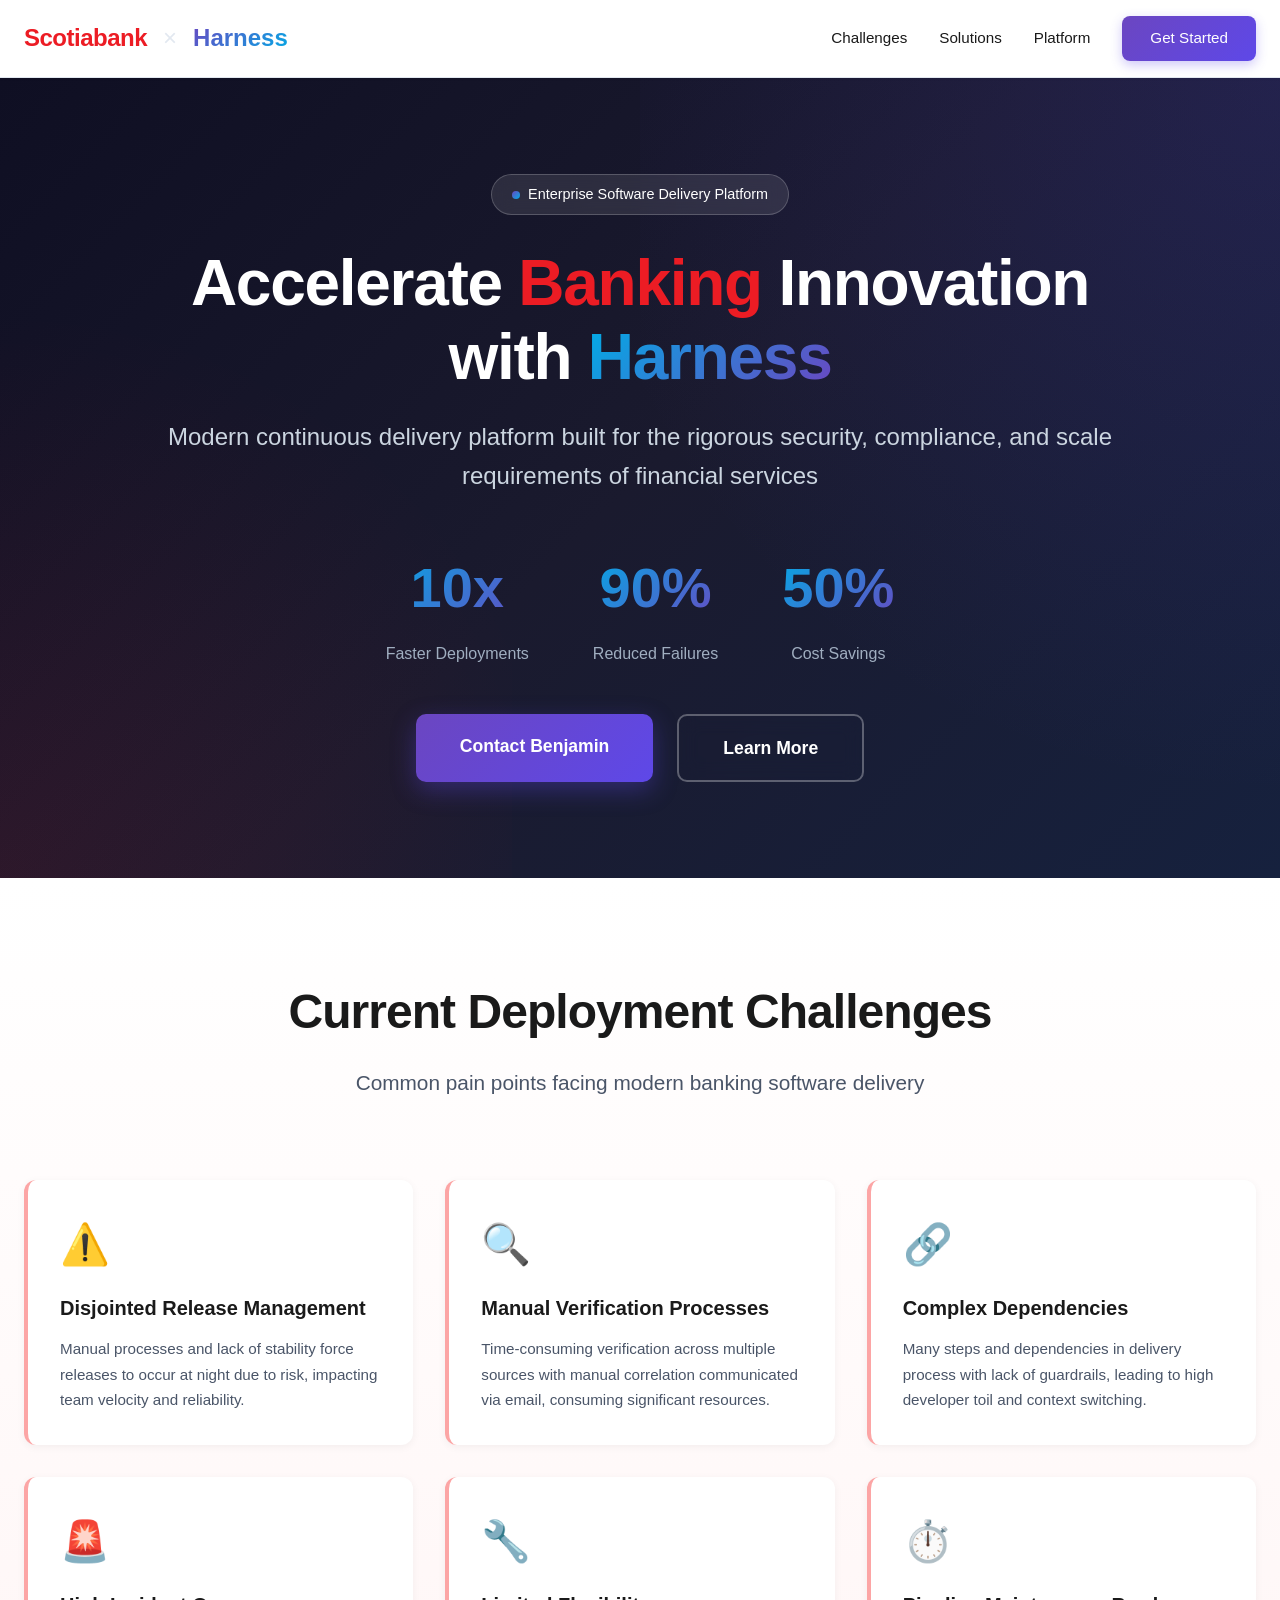
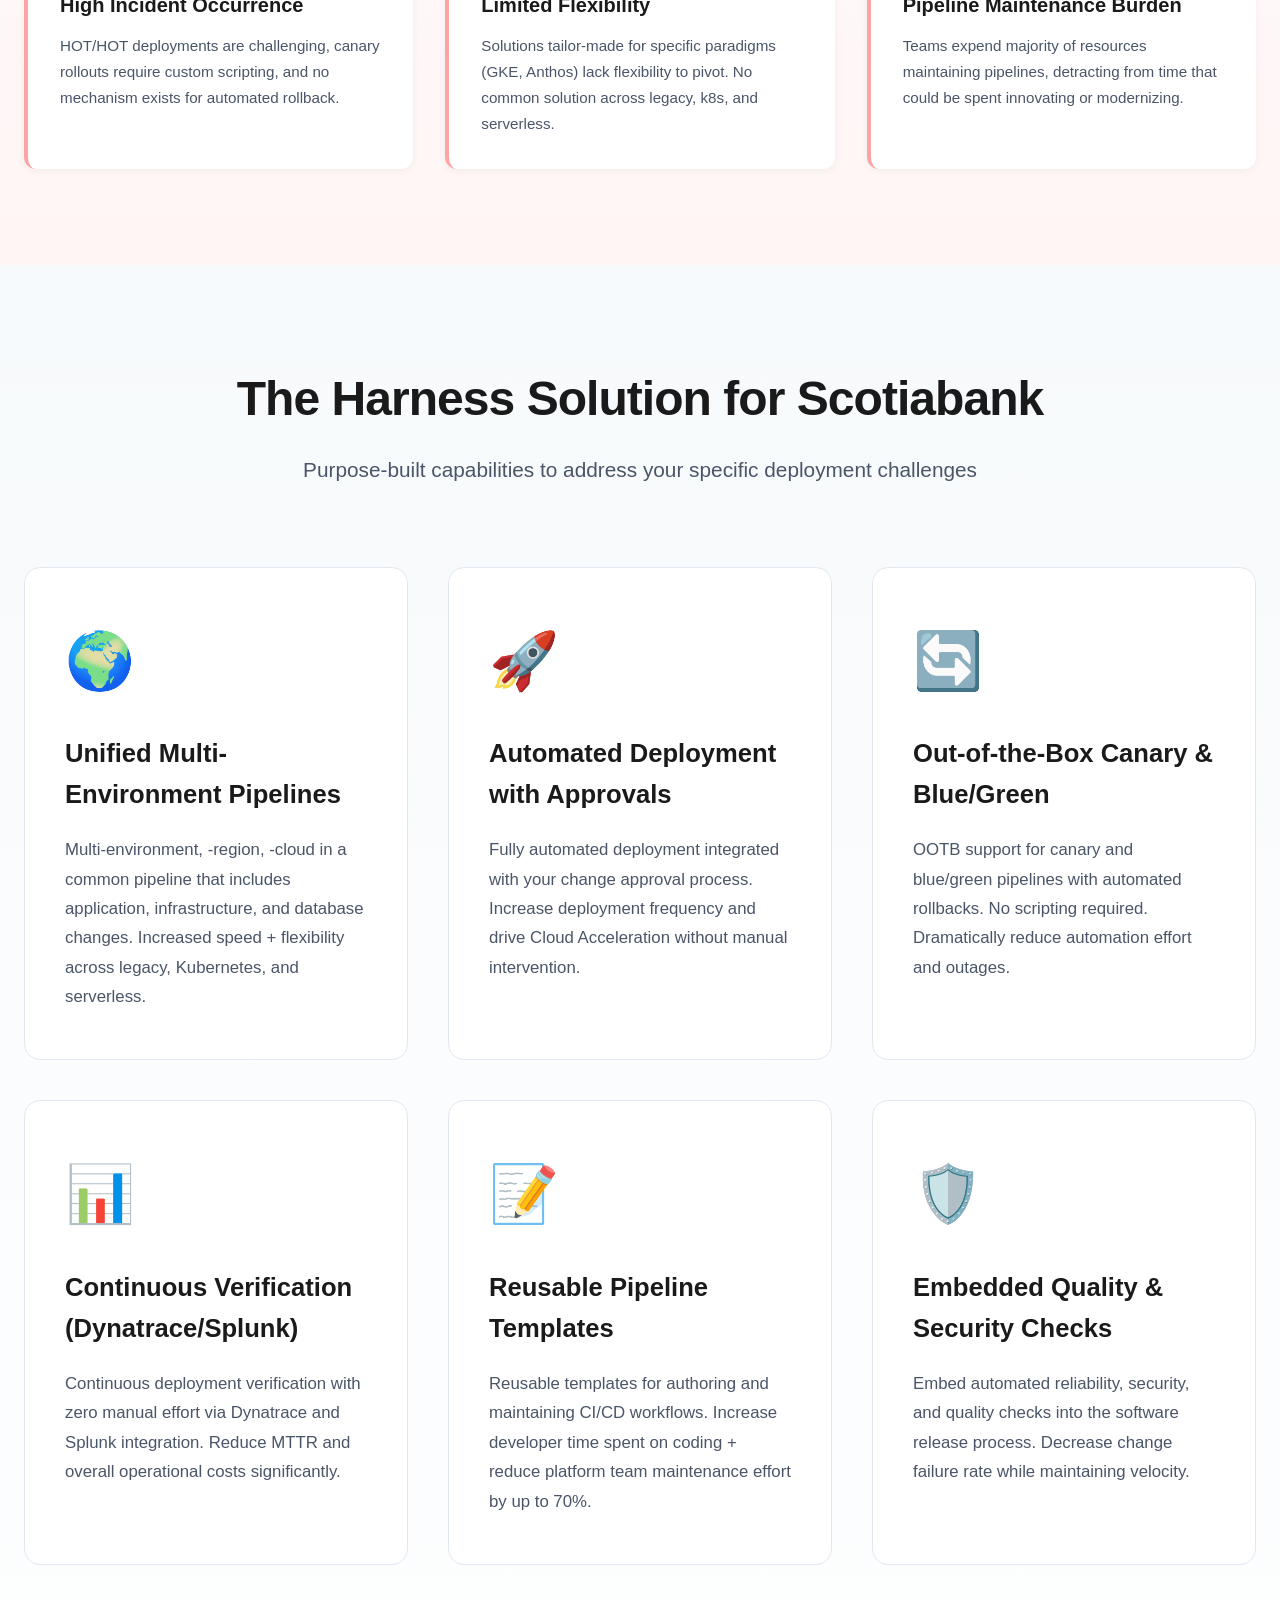
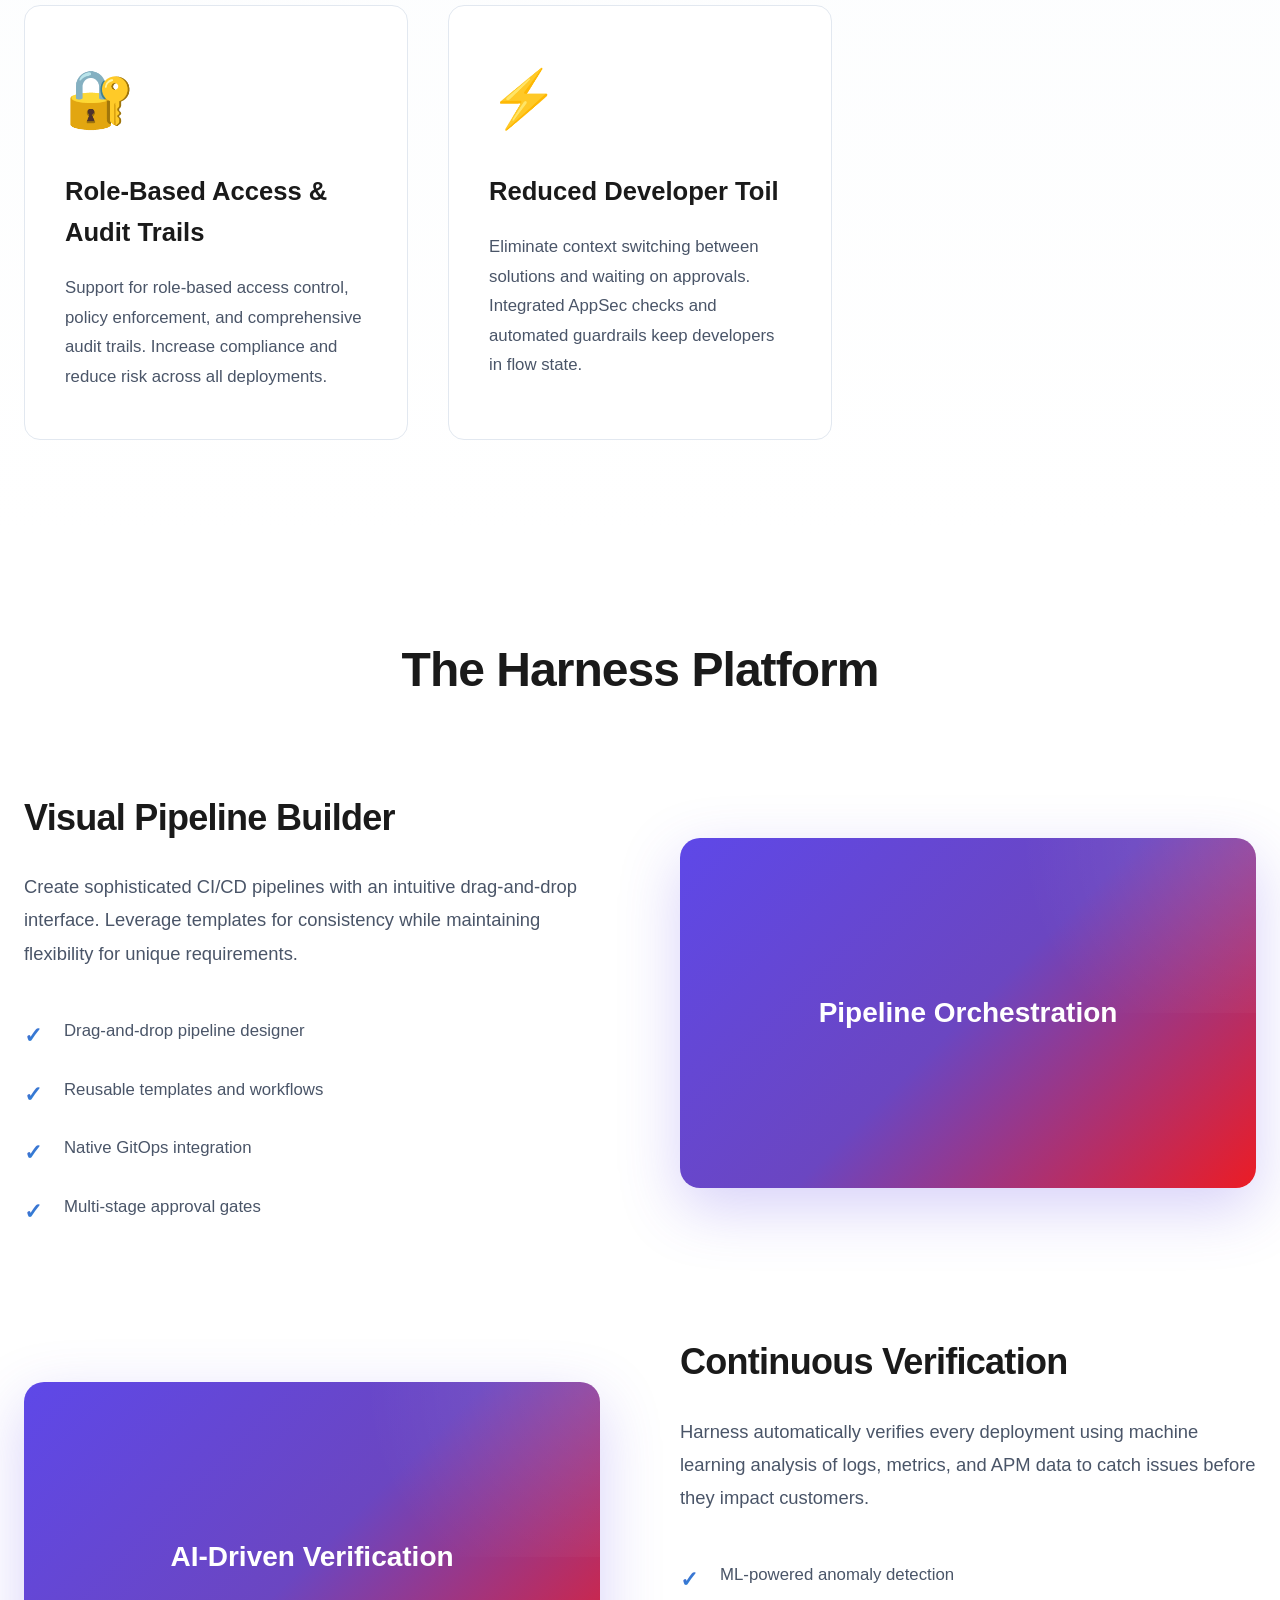
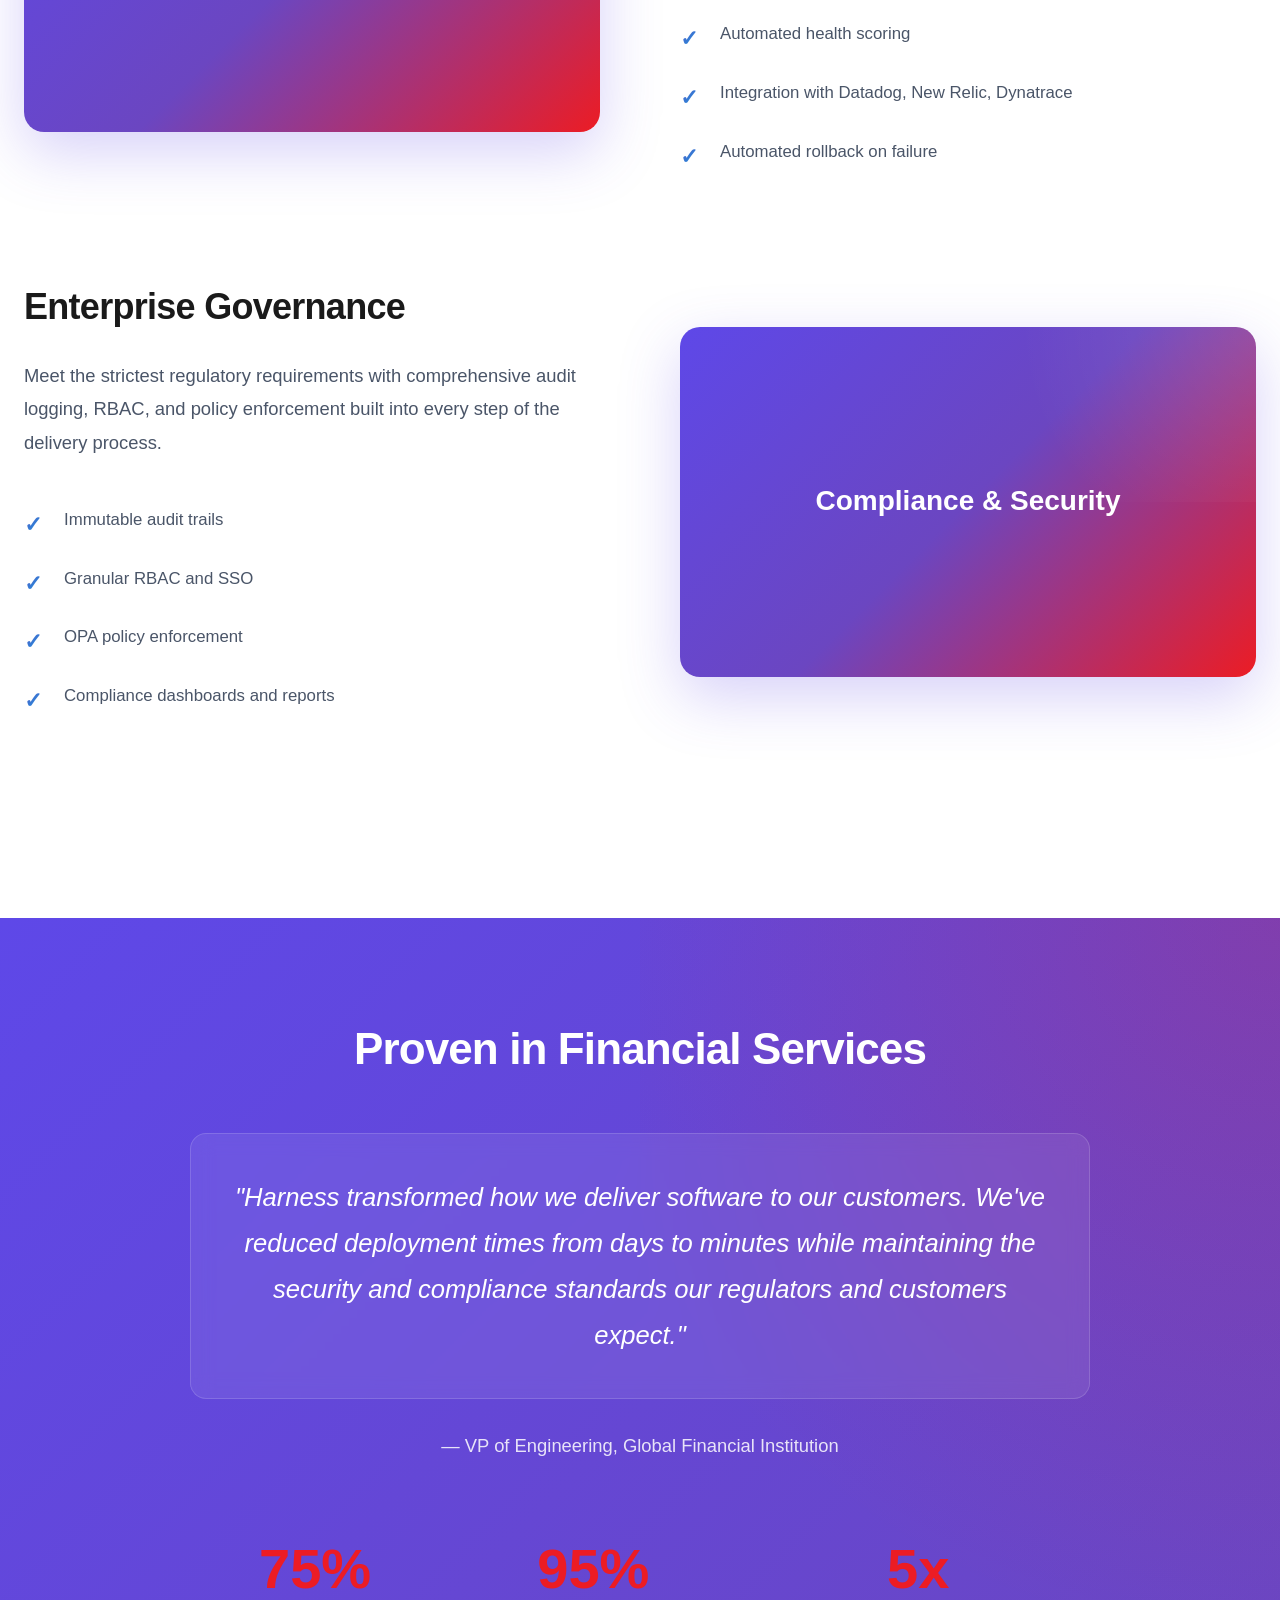
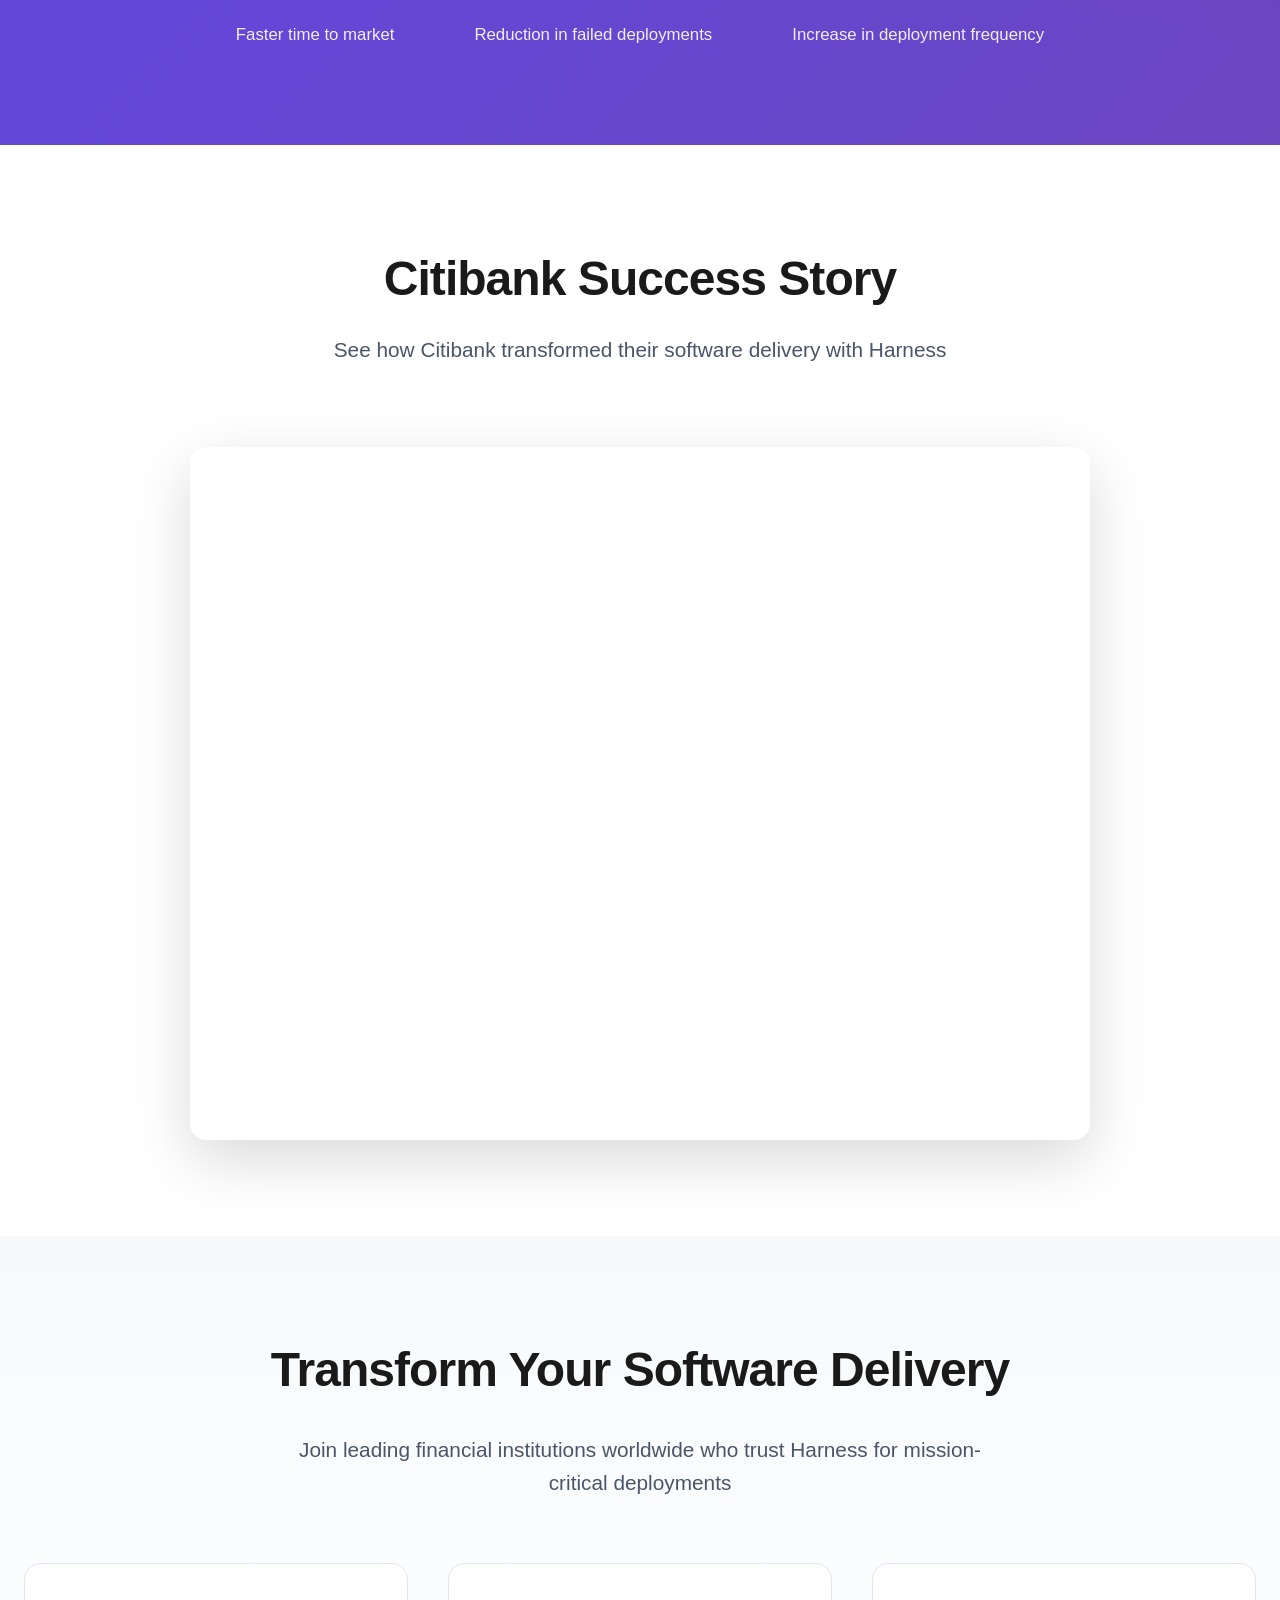
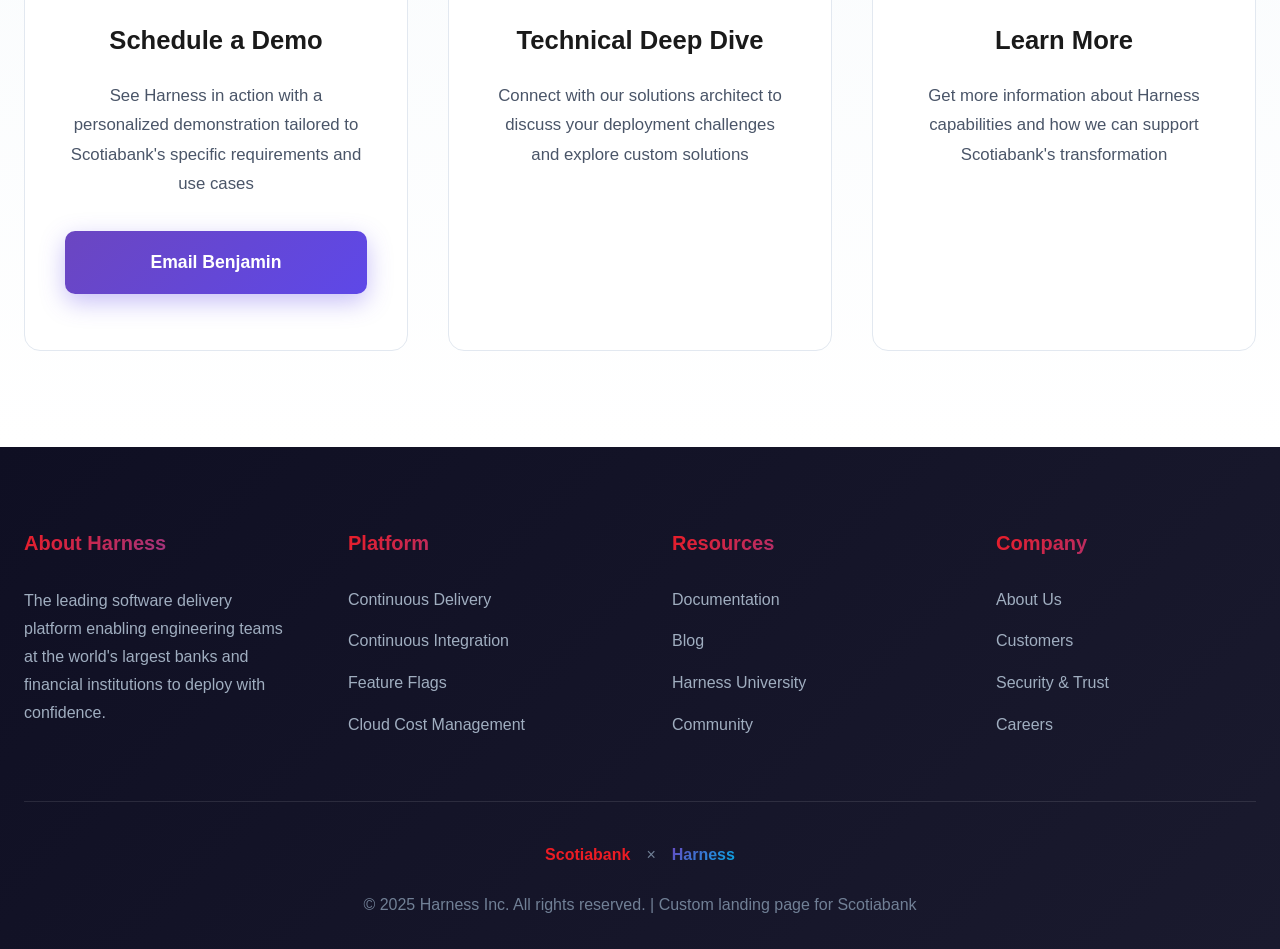
==== scotiabank-landing-page.html @ f77ae474 "Update CTAs to email benjamin.kearon@harness.io and embed Citibank case study Changes: - Updated all" ====
<!DOCTYPE html>
<html lang="en">
<head>
    <meta charset="UTF-8">
    <meta name="viewport" content="width=device-width, initial-scale=1.0">
    <title>Harness + Scotiabank | Transform Your Software Delivery</title>
    <style>
* {
    margin: 0;
    padding: 0;
    box-sizing: border-box;
}

:root {
    --scotiabank-red: #EC1C24;
    --harness-purple: #6B46C1;
    --harness-blue: #00ADE6;
    --harness-indigo: #5E48E8;
    --text-primary: #1a1a1a;
    --text-secondary: #4a5568;
    --background-light: #F7FAFC;
    --background-white: #FFFFFF;
    --border-color: #E2E8F0;
}

body {
    font-family: 'Inter', -apple-system, BlinkMacSystemFont, 'Segoe UI', 'Roboto', 'Helvetica', 'Arial', sans-serif;
    line-height: 1.6;
    color: var(--text-primary);
    background-color: var(--background-white);
}

.container {
    max-width: 1280px;
    margin: 0 auto;
    padding: 0 24px;
}

/* Header - Combined Branding */
.header {
    background-color: var(--background-white);
    border-bottom: 1px solid var(--border-color);
    padding: 1rem 0;
    position: sticky;
    top: 0;
    z-index: 1000;
    box-shadow: 0 1px 3px rgba(0, 0, 0, 0.05);
}

.header-content {
    display: flex;
    justify-content: space-between;
    align-items: center;
}

.brand-lockup {
    display: flex;
    align-items: center;
    gap: 1rem;
}

.scotiabank-logo {
    font-size: 1.5rem;
    font-weight: 700;
    color: var(--scotiabank-red);
    letter-spacing: -0.5px;
}

.brand-separator {
    color: var(--border-color);
    font-size: 1.5rem;
    font-weight: 300;
}

.harness-logo {
    font-size: 1.5rem;
    font-weight: 700;
    background: linear-gradient(135deg, var(--harness-purple) 0%, var(--harness-blue) 100%);
    -webkit-background-clip: text;
    -webkit-text-fill-color: transparent;
    background-clip: text;
}

.nav {
    display: flex;
    gap: 2rem;
    align-items: center;
}

.nav-link {
    color: var(--text-primary);
    text-decoration: none;
    font-weight: 500;
    transition: color 0.3s ease;
    font-size: 0.95rem;
}

.nav-link:hover {
    color: var(--harness-purple);
}

.nav-link.cta-button {
    background: linear-gradient(135deg, var(--harness-purple) 0%, var(--harness-indigo) 100%);
    color: white;
    padding: 0.65rem 1.75rem;
    border-radius: 8px;
    transition: transform 0.2s ease, box-shadow 0.3s ease;
    box-shadow: 0 4px 12px rgba(94, 72, 232, 0.3);
}

.nav-link.cta-button:hover {
    transform: translateY(-2px);
    box-shadow: 0 8px 20px rgba(94, 72, 232, 0.4);
}

/* Hero - Harness Modern Style with Scotia Red Accents */
.hero {
    background: linear-gradient(135deg, #0F0F23 0%, #1a1a2e 50%, #16213e 100%);
    color: white;
    padding: 6rem 0;
    position: relative;
    overflow: hidden;
}

.hero::before {
    content: '';
    position: absolute;
    top: 0;
    right: 0;
    width: 50%;
    height: 100%;
    background: radial-gradient(circle at top right, rgba(94, 72, 232, 0.15), transparent 70%);
    pointer-events: none;
}

.hero::after {
    content: '';
    position: absolute;
    bottom: 0;
    left: 0;
    width: 40%;
    height: 100%;
    background: radial-gradient(circle at bottom left, rgba(236, 28, 36, 0.1), transparent 60%);
    pointer-events: none;
}

.hero-content {
    max-width: 1000px;
    margin: 0 auto;
    text-align: center;
    position: relative;
    z-index: 1;
}

.hero-badge {
    display: inline-flex;
    align-items: center;
    gap: 0.5rem;
    background: rgba(255, 255, 255, 0.1);
    backdrop-filter: blur(10px);
    border: 1px solid rgba(255, 255, 255, 0.2);
    padding: 0.5rem 1.25rem;
    border-radius: 50px;
    margin-bottom: 2rem;
    font-size: 0.9rem;
    font-weight: 500;
}

.badge-dot {
    width: 8px;
    height: 8px;
    background: linear-gradient(135deg, var(--harness-purple), var(--harness-blue));
    border-radius: 50%;
}

.hero-title {
    font-size: 4rem;
    font-weight: 800;
    margin-bottom: 1.5rem;
    line-height: 1.15;
    letter-spacing: -0.02em;
}

.hero-title .harness-gradient {
    background: linear-gradient(135deg, var(--harness-blue) 0%, var(--harness-purple) 100%);
    -webkit-background-clip: text;
    -webkit-text-fill-color: transparent;
    background-clip: text;
}

.hero-title .scotia-red {
    color: var(--scotiabank-red);
}

.hero-subtitle {
    font-size: 1.5rem;
    margin-bottom: 3rem;
    color: #CBD5E0;
    font-weight: 400;
    line-height: 1.6;
}

.hero-stats {
    display: flex;
    justify-content: center;
    gap: 4rem;
    margin-bottom: 3rem;
    flex-wrap: wrap;
}

.stat {
    text-align: center;
}

.stat-number {
    font-size: 3.5rem;
    font-weight: 800;
    background: linear-gradient(135deg, var(--harness-blue) 0%, var(--harness-purple) 100%);
    -webkit-background-clip: text;
    -webkit-text-fill-color: transparent;
    background-clip: text;
    margin-bottom: 0.5rem;
}

.stat-label {
    font-size: 1rem;
    color: #A0AEC0;
    font-weight: 500;
}

.hero-cta {
    display: flex;
    gap: 1.5rem;
    justify-content: center;
    flex-wrap: wrap;
}

.btn {
    padding: 1.1rem 2.75rem;
    font-size: 1.1rem;
    font-weight: 600;
    text-decoration: none;
    border-radius: 10px;
    transition: all 0.3s ease;
    display: inline-block;
}

.btn-primary {
    background: linear-gradient(135deg, var(--harness-purple) 0%, var(--harness-indigo) 100%);
    color: white;
    box-shadow: 0 8px 24px rgba(94, 72, 232, 0.35);
}

.btn-primary:hover {
    transform: translateY(-2px);
    box-shadow: 0 12px 32px rgba(94, 72, 232, 0.45);
}

.btn-secondary {
    background-color: transparent;
    color: white;
    border: 2px solid rgba(255, 255, 255, 0.3);
    backdrop-filter: blur(10px);
}

.btn-secondary:hover {
    background-color: rgba(255, 255, 255, 0.1);
    border-color: rgba(255, 255, 255, 0.5);
}

/* Challenges Section */
.challenges {
    padding: 6rem 0;
    background: linear-gradient(180deg, var(--background-white) 0%, #FFF5F5 100%);
}

.challenges-grid {
    display: grid;
    grid-template-columns: repeat(auto-fit, minmax(340px, 1fr));
    gap: 2rem;
    margin-top: 3rem;
}

.challenge-item {
    background-color: var(--background-white);
    padding: 2rem 2rem;
    border-radius: 12px;
    border-left: 4px solid #FCA5A5;
    box-shadow: 0 2px 8px rgba(0, 0, 0, 0.05);
    transition: transform 0.3s ease, box-shadow 0.3s ease;
}

.challenge-item:hover {
    transform: translateY(-4px);
    box-shadow: 0 8px 20px rgba(236, 28, 36, 0.1);
}

.challenge-icon {
    font-size: 2.5rem;
    margin-bottom: 1rem;
    display: block;
}

.challenge-item h4 {
    font-size: 1.25rem;
    margin-bottom: 0.75rem;
    color: var(--text-primary);
    font-weight: 700;
}

.challenge-item p {
    color: var(--text-secondary);
    line-height: 1.7;
    font-size: 0.95rem;
}

/* Benefits Section - Clean Modern Cards */
.benefits {
    padding: 6rem 0;
    background: linear-gradient(180deg, var(--background-light) 0%, var(--background-white) 100%);
}

.section-title {
    font-size: 3rem;
    font-weight: 800;
    text-align: center;
    margin-bottom: 1rem;
    color: var(--text-primary);
    letter-spacing: -0.02em;
}

.section-subtitle {
    text-align: center;
    font-size: 1.3rem;
    color: var(--text-secondary);
    margin-bottom: 5rem;
    max-width: 700px;
    margin-left: auto;
    margin-right: auto;
}

.benefits-grid {
    display: grid;
    grid-template-columns: repeat(auto-fit, minmax(340px, 1fr));
    gap: 2.5rem;
    margin-top: 3rem;
}

.benefit-card {
    background-color: var(--background-white);
    padding: 3rem 2.5rem;
    border-radius: 16px;
    border: 1px solid var(--border-color);
    transition: transform 0.3s ease, box-shadow 0.3s ease, border-color 0.3s ease;
}

.benefit-card:hover {
    transform: translateY(-8px);
    box-shadow: 0 20px 40px rgba(0, 0, 0, 0.08);
    border-color: var(--harness-purple);
}

.benefit-icon {
    font-size: 3.5rem;
    margin-bottom: 1.75rem;
    display: block;
}

.benefit-card h3 {
    font-size: 1.6rem;
    margin-bottom: 1.25rem;
    color: var(--text-primary);
    font-weight: 700;
}

.benefit-card p {
    color: var(--text-secondary);
    line-height: 1.75;
    font-size: 1.05rem;
}

/* Features Section - Harness Style */
.features {
    padding: 6rem 0;
    background-color: var(--background-white);
}

.feature-showcase {
    margin-top: 5rem;
}

.feature-item {
    display: grid;
    grid-template-columns: 1fr 1fr;
    gap: 5rem;
    align-items: center;
    margin-bottom: 6rem;
}

.feature-item.reverse {
    direction: rtl;
}

.feature-item.reverse > * {
    direction: ltr;
}

.feature-content h3 {
    font-size: 2.25rem;
    margin-bottom: 1.5rem;
    color: var(--text-primary);
    font-weight: 800;
    letter-spacing: -0.02em;
}

.feature-content p {
    font-size: 1.15rem;
    color: var(--text-secondary);
    margin-bottom: 2rem;
    line-height: 1.8;
}

.feature-list {
    list-style: none;
    padding: 0;
}

.feature-list li {
    padding: 1rem 0;
    padding-left: 2.5rem;
    position: relative;
    color: var(--text-secondary);
    font-size: 1.05rem;
}

.feature-list li:before {
    content: "✓";
    position: absolute;
    left: 0;
    background: linear-gradient(135deg, var(--harness-purple) 0%, var(--harness-blue) 100%);
    -webkit-background-clip: text;
    -webkit-text-fill-color: transparent;
    background-clip: text;
    font-weight: bold;
    font-size: 1.4rem;
}

.feature-visual {
    background: linear-gradient(135deg, var(--harness-indigo) 0%, var(--harness-purple) 50%, var(--scotiabank-red) 100%);
    border-radius: 20px;
    padding: 4rem 3rem;
    display: flex;
    align-items: center;
    justify-content: center;
    min-height: 350px;
    box-shadow: 0 20px 60px rgba(94, 72, 232, 0.25);
    position: relative;
    overflow: hidden;
}

.feature-visual::before {
    content: '';
    position: absolute;
    top: -50%;
    right: -50%;
    width: 100%;
    height: 100%;
    background: radial-gradient(circle, rgba(255, 255, 255, 0.1), transparent 70%);
}

.visual-placeholder {
    color: white;
    font-size: 1.75rem;
    font-weight: 700;
    position: relative;
    z-index: 1;
}

/* Case Study - Modern Card */
.case-study {
    padding: 6rem 0;
    background: linear-gradient(135deg, var(--harness-indigo) 0%, var(--harness-purple) 100%);
    color: white;
    position: relative;
    overflow: hidden;
}

.case-study::before {
    content: '';
    position: absolute;
    top: 0;
    right: 0;
    width: 50%;
    height: 100%;
    background: radial-gradient(circle at top right, rgba(236, 28, 36, 0.2), transparent 70%);
}

.case-study-content {
    max-width: 900px;
    margin: 0 auto;
    text-align: center;
    position: relative;
    z-index: 1;
}

.case-study-content h2 {
    font-size: 2.75rem;
    margin-bottom: 3rem;
    font-weight: 800;
    letter-spacing: -0.02em;
}

.quote {
    font-size: 1.6rem;
    font-style: italic;
    line-height: 1.8;
    margin: 2rem 0;
    padding: 2.5rem;
    background-color: rgba(255, 255, 255, 0.08);
    backdrop-filter: blur(10px);
    border-radius: 16px;
    border-left: 4px solid var(--scotiabank-red);
    border: 1px solid rgba(255, 255, 255, 0.15);
}

.quote-author {
    font-size: 1.15rem;
    margin-bottom: 3rem;
    opacity: 0.85;
}

.case-study-metrics {
    display: flex;
    justify-content: center;
    gap: 5rem;
    flex-wrap: wrap;
    margin-top: 4rem;
}

.metric {
    text-align: center;
}

.metric strong {
    display: block;
    font-size: 3.5rem;
    margin-bottom: 0.5rem;
    font-weight: 800;
    color: var(--scotiabank-red);
}

.metric span {
    font-size: 1.05rem;
    opacity: 0.9;
}

/* Video Section */
.video-section {
    padding: 6rem 0;
    background-color: var(--background-white);
}

.video-container {
    max-width: 900px;
    margin: 3rem auto 0;
    position: relative;
    padding-bottom: 56.25%;
    height: 0;
    overflow: hidden;
    border-radius: 16px;
    box-shadow: 0 20px 60px rgba(0, 0, 0, 0.15);
}

.video-container iframe {
    position: absolute;
    top: 0;
    left: 0;
    width: 100%;
    height: 100%;
    border: 0;
}

/* Contact Section */
.contact {
    padding: 6rem 0;
    background: linear-gradient(180deg, var(--background-light) 0%, var(--background-white) 100%);
}

.contact-content {
    text-align: center;
}

.contact-content h2 {
    font-size: 3rem;
    margin-bottom: 1.5rem;
    font-weight: 800;
    letter-spacing: -0.02em;
}

.contact-content > p {
    font-size: 1.3rem;
    color: var(--text-secondary);
    margin-bottom: 4rem;
    max-width: 700px;
    margin-left: auto;
    margin-right: auto;
}

.contact-options {
    display: grid;
    grid-template-columns: repeat(auto-fit, minmax(320px, 1fr));
    gap: 2.5rem;
    margin-top: 3rem;
}

.contact-card {
    background-color: var(--background-white);
    padding: 3.5rem 2.5rem;
    border-radius: 16px;
    border: 1px solid var(--border-color);
    transition: transform 0.3s ease, box-shadow 0.3s ease, border-color 0.3s ease;
}

.contact-card:hover {
    transform: translateY(-8px);
    box-shadow: 0 20px 40px rgba(0, 0, 0, 0.08);
    border-color: var(--harness-purple);
}

.contact-card h3 {
    font-size: 1.6rem;
    margin-bottom: 1.25rem;
    color: var(--text-primary);
    font-weight: 700;
}

.contact-card p {
    color: var(--text-secondary);
    margin-bottom: 2rem;
    line-height: 1.75;
    font-size: 1.05rem;
}

.contact-card .btn {
    width: 100%;
    text-align: center;
}

/* Footer - Combined Branding */
.footer {
    background: linear-gradient(135deg, #0F0F23 0%, #1a1a2e 100%);
    color: white;
    padding: 5rem 0 2rem;
}

.footer-content {
    display: grid;
    grid-template-columns: repeat(auto-fit, minmax(250px, 1fr));
    gap: 4rem;
    margin-bottom: 3rem;
}

.footer-section h4 {
    font-size: 1.25rem;
    margin-bottom: 1.75rem;
    background: linear-gradient(135deg, var(--scotiabank-red) 0%, var(--harness-purple) 100%);
    -webkit-background-clip: text;
    -webkit-text-fill-color: transparent;
    background-clip: text;
    font-weight: 700;
}

.footer-section p {
    color: #A0AEC0;
    line-height: 1.75;
}

.footer-section ul {
    list-style: none;
    padding: 0;
}

.footer-section ul li {
    margin-bottom: 1rem;
}

.footer-section ul li a {
    color: #A0AEC0;
    text-decoration: none;
    transition: color 0.3s ease;
}

.footer-section ul li a:hover {
    color: var(--harness-blue);
}

.footer-bottom {
    text-align: center;
    padding-top: 2.5rem;
    border-top: 1px solid rgba(255, 255, 255, 0.1);
    color: #718096;
}

.footer-brand-lockup {
    display: flex;
    justify-content: center;
    align-items: center;
    gap: 1rem;
    margin-bottom: 1.5rem;
}

/* Responsive Design */
@media (max-width: 768px) {
    .hero-title {
        font-size: 2.75rem;
    }
    .hero-subtitle {
        font-size: 1.25rem;
    }
    .hero-stats {
        gap: 2.5rem;
    }
    .stat-number {
        font-size: 2.5rem;
    }
    .section-title {
        font-size: 2.25rem;
    }
    .challenges-grid {
        grid-template-columns: 1fr;
    }
    .benefits-grid {
        grid-template-columns: 1fr;
    }
    .feature-item {
        grid-template-columns: 1fr;
        gap: 3rem;
    }
    .feature-item.reverse {
        direction: ltr;
    }
    .nav {
        flex-wrap: wrap;
        gap: 1rem;
    }
    .case-study-metrics {
        gap: 3rem;
    }
    .contact-options {
        grid-template-columns: 1fr;
    }
    .brand-lockup {
        flex-direction: column;
        align-items: flex-start;
        gap: 0.5rem;
    }
    .brand-separator {
        display: none;
    }
}

@media (max-width: 480px) {
    .hero {
        padding: 4rem 0;
    }
    .hero-title {
        font-size: 2.25rem;
    }
    .hero-subtitle {
        font-size: 1.1rem;
    }
    .btn {
        padding: 1rem 2rem;
        font-size: 1rem;
    }
}
    </style>
</head>
<body>
    <header class="header">
        <div class="container">
            <div class="header-content">
                <div class="brand-lockup">
                    <div class="scotiabank-logo">Scotiabank</div>
                    <div class="brand-separator">×</div>
                    <div class="harness-logo">Harness</div>
                </div>
                <nav class="nav">
                    <a href="#challenges" class="nav-link">Challenges</a>
                    <a href="#benefits" class="nav-link">Solutions</a>
                    <a href="#features" class="nav-link">Platform</a>
                    <a href="#contact" class="nav-link cta-button">Get Started</a>
                </nav>
            </div>
        </div>
    </header>

    <section class="hero">
        <div class="container">
            <div class="hero-content">
                <div class="hero-badge">
                    <span class="badge-dot"></span>
                    <span>Enterprise Software Delivery Platform</span>
                </div>
                <h1 class="hero-title">
                    Accelerate <span class="scotia-red">Banking</span> Innovation with <span class="harness-gradient">Harness</span>
                </h1>
                <p class="hero-subtitle">Modern continuous delivery platform built for the rigorous security, compliance, and scale requirements of financial services</p>
                <div class="hero-stats">
                    <div class="stat">
                        <div class="stat-number">10x</div>
                        <div class="stat-label">Faster Deployments</div>
                    </div>
                    <div class="stat">
                        <div class="stat-number">90%</div>
                        <div class="stat-label">Reduced Failures</div>
                    </div>
                    <div class="stat">
                        <div class="stat-number">50%</div>
                        <div class="stat-label">Cost Savings</div>
                    </div>
                </div>
                <div class="hero-cta">
                    <a href="mailto:benjamin.kearon@harness.io?subject=Scotiabank%20Demo%20Request&body=Hi%20Benjamin%2C%0A%0AI%27m%20interested%20in%20learning%20more%20about%20Harness%20for%20Scotiabank.%0A%0AThank%20you%21" class="btn btn-primary">Contact Benjamin</a>
                    <a href="#challenges" class="btn btn-secondary">Learn More</a>
                </div>
            </div>
        </div>
    </section>

    <section id="challenges" class="challenges">
        <div class="container">
            <h2 class="section-title">Current Deployment Challenges</h2>
            <p class="section-subtitle">Common pain points facing modern banking software delivery</p>

            <div class="challenges-grid">
                <div class="challenge-item">
                    <div class="challenge-icon">⚠️</div>
                    <h4>Disjointed Release Management</h4>
                    <p>Manual processes and lack of stability force releases to occur at night due to risk, impacting team velocity and reliability.</p>
                </div>

                <div class="challenge-item">
                    <div class="challenge-icon">🔍</div>
                    <h4>Manual Verification Processes</h4>
                    <p>Time-consuming verification across multiple sources with manual correlation communicated via email, consuming significant resources.</p>
                </div>

                <div class="challenge-item">
                    <div class="challenge-icon">🔗</div>
                    <h4>Complex Dependencies</h4>
                    <p>Many steps and dependencies in delivery process with lack of guardrails, leading to high developer toil and context switching.</p>
                </div>

                <div class="challenge-item">
                    <div class="challenge-icon">🚨</div>
                    <h4>High Incident Occurrence</h4>
                    <p>HOT/HOT deployments are challenging, canary rollouts require custom scripting, and no mechanism exists for automated rollback.</p>
                </div>

                <div class="challenge-item">
                    <div class="challenge-icon">🔧</div>
                    <h4>Limited Flexibility</h4>
                    <p>Solutions tailor-made for specific paradigms (GKE, Anthos) lack flexibility to pivot. No common solution across legacy, k8s, and serverless.</p>
                </div>

                <div class="challenge-item">
                    <div class="challenge-icon">⏱️</div>
                    <h4>Pipeline Maintenance Burden</h4>
                    <p>Teams expend majority of resources maintaining pipelines, detracting from time that could be spent innovating or modernizing.</p>
                </div>
            </div>
        </div>
    </section>

    <section id="benefits" class="benefits">
        <div class="container">
            <h2 class="section-title">The Harness Solution for Scotiabank</h2>
            <p class="section-subtitle">Purpose-built capabilities to address your specific deployment challenges</p>

            <div class="benefits-grid">
                <div class="benefit-card">
                    <div class="benefit-icon">🌍</div>
                    <h3>Unified Multi-Environment Pipelines</h3>
                    <p>Multi-environment, -region, -cloud in a common pipeline that includes application, infrastructure, and database changes. Increased speed + flexibility across legacy, Kubernetes, and serverless.</p>
                </div>

                <div class="benefit-card">
                    <div class="benefit-icon">🚀</div>
                    <h3>Automated Deployment with Approvals</h3>
                    <p>Fully automated deployment integrated with your change approval process. Increase deployment frequency and drive Cloud Acceleration without manual intervention.</p>
                </div>

                <div class="benefit-card">
                    <div class="benefit-icon">🔄</div>
                    <h3>Out-of-the-Box Canary & Blue/Green</h3>
                    <p>OOTB support for canary and blue/green pipelines with automated rollbacks. No scripting required. Dramatically reduce automation effort and outages.</p>
                </div>

                <div class="benefit-card">
                    <div class="benefit-icon">📊</div>
                    <h3>Continuous Verification (Dynatrace/Splunk)</h3>
                    <p>Continuous deployment verification with zero manual effort via Dynatrace and Splunk integration. Reduce MTTR and overall operational costs significantly.</p>
                </div>

                <div class="benefit-card">
                    <div class="benefit-icon">📝</div>
                    <h3>Reusable Pipeline Templates</h3>
                    <p>Reusable templates for authoring and maintaining CI/CD workflows. Increase developer time spent on coding + reduce platform team maintenance effort by up to 70%.</p>
                </div>

                <div class="benefit-card">
                    <div class="benefit-icon">🛡️</div>
                    <h3>Embedded Quality & Security Checks</h3>
                    <p>Embed automated reliability, security, and quality checks into the software release process. Decrease change failure rate while maintaining velocity.</p>
                </div>

                <div class="benefit-card">
                    <div class="benefit-icon">🔐</div>
                    <h3>Role-Based Access & Audit Trails</h3>
                    <p>Support for role-based access control, policy enforcement, and comprehensive audit trails. Increase compliance and reduce risk across all deployments.</p>
                </div>

                <div class="benefit-card">
                    <div class="benefit-icon">⚡</div>
                    <h3>Reduced Developer Toil</h3>
                    <p>Eliminate context switching between solutions and waiting on approvals. Integrated AppSec checks and automated guardrails keep developers in flow state.</p>
                </div>
            </div>
        </div>
    </section>

    <section id="features" class="features">
        <div class="container">
            <h2 class="section-title">The Harness Platform</h2>

            <div class="feature-showcase">
                <div class="feature-item">
                    <div class="feature-content">
                        <h3>Visual Pipeline Builder</h3>
                        <p>Create sophisticated CI/CD pipelines with an intuitive drag-and-drop interface. Leverage templates for consistency while maintaining flexibility for unique requirements.</p>
                        <ul class="feature-list">
                            <li>Drag-and-drop pipeline designer</li>
                            <li>Reusable templates and workflows</li>
                            <li>Native GitOps integration</li>
                            <li>Multi-stage approval gates</li>
                        </ul>
                    </div>
                    <div class="feature-visual">
                        <div class="visual-placeholder">Pipeline Orchestration</div>
                    </div>
                </div>

                <div class="feature-item reverse">
                    <div class="feature-content">
                        <h3>Continuous Verification</h3>
                        <p>Harness automatically verifies every deployment using machine learning analysis of logs, metrics, and APM data to catch issues before they impact customers.</p>
                        <ul class="feature-list">
                            <li>ML-powered anomaly detection</li>
                            <li>Automated health scoring</li>
                            <li>Integration with Datadog, New Relic, Dynatrace</li>
                            <li>Automated rollback on failure</li>
                        </ul>
                    </div>
                    <div class="feature-visual">
                        <div class="visual-placeholder">AI-Driven Verification</div>
                    </div>
                </div>

                <div class="feature-item">
                    <div class="feature-content">
                        <h3>Enterprise Governance</h3>
                        <p>Meet the strictest regulatory requirements with comprehensive audit logging, RBAC, and policy enforcement built into every step of the delivery process.</p>
                        <ul class="feature-list">
                            <li>Immutable audit trails</li>
                            <li>Granular RBAC and SSO</li>
                            <li>OPA policy enforcement</li>
                            <li>Compliance dashboards and reports</li>
                        </ul>
                    </div>
                    <div class="feature-visual">
                        <div class="visual-placeholder">Compliance & Security</div>
                    </div>
                </div>
            </div>
        </div>
    </section>

    <section class="case-study">
        <div class="container">
            <div class="case-study-content">
                <h2>Proven in Financial Services</h2>
                <blockquote class="quote">
                    "Harness transformed how we deliver software to our customers. We've reduced deployment times from days to minutes while maintaining the security and compliance standards our regulators and customers expect."
                </blockquote>
                <p class="quote-author">— VP of Engineering, Global Financial Institution</p>
                <div class="case-study-metrics">
                    <div class="metric">
                        <strong>75%</strong>
                        <span>Faster time to market</span>
                    </div>
                    <div class="metric">
                        <strong>95%</strong>
                        <span>Reduction in failed deployments</span>
                    </div>
                    <div class="metric">
                        <strong>5x</strong>
                        <span>Increase in deployment frequency</span>
                    </div>
                </div>
            </div>
        </div>
    </section>

    <section class="video-section">
        <div class="container">
            <h2 class="section-title">Citibank Success Story</h2>
            <p class="section-subtitle">See how Citibank transformed their software delivery with Harness</p>

            <div class="video-container">
                <iframe
                    src="https://www.youtube.com/embed/NhN7EDF7uTQ"
                    title="Citibank Harness Case Study"
                    allow="accelerometer; autoplay; clipboard-write; encrypted-media; gyroscope; picture-in-picture"
                    allowfullscreen>
                </iframe>
            </div>
        </div>
    </section>

    <section id="contact" class="contact">
        <div class="container">
            <div class="contact-content">
                <h2>Transform Your Software Delivery</h2>
                <p>Join leading financial institutions worldwide who trust Harness for mission-critical deployments</p>

                <div class="contact-options">
                    <div class="contact-card">
                        <h3>Schedule a Demo</h3>
                        <p>See Harness in action with a personalized demonstration tailored to Scotiabank's specific requirements and use cases</p>
                        <a href="mailto:benjamin.kearon@harness.io?subject=Scotiabank%20Demo%20Request&body=Hi%20Benjamin%2C%0A%0AI%27m%20interested%20in%20scheduling%20a%20demo%20of%20Harness%20for%20Scotiabank.%0A%0APlease%20let%20me%20know%20your%20availability.%0A%0AThank%20you%21" class="btn btn-primary">Email Benjamin</a>
                    </div>

                    <div class="contact-card">
                        <h3>Technical Deep Dive</h3>
                        <p>Connect with our solutions architect to discuss your deployment challenges and explore custom solutions</p>
                        <a href="mailto:benjamin.kearon@harness.io?subject=Scotiabank%20Technical%20Discussion&body=Hi%20Benjamin%2C%0A%0AI%27d%20like%20to%20discuss%20Scotiabank%27s%20deployment%20challenges%20and%20how%20Harness%20can%20help.%0A%0ALooking%20forward%20to%20connecting.%0A%0AThank%20you%21" class="btn btn-secondary">Contact Benjamin</a>
                    </div>

                    <div class="contact-card">
                        <h3>Learn More</h3>
                        <p>Get more information about Harness capabilities and how we can support Scotiabank's transformation</p>
                        <a href="mailto:benjamin.kearon@harness.io?subject=Scotiabank%20-%20More%20Information&body=Hi%20Benjamin%2C%0A%0AI%27d%20like%20to%20learn%20more%20about%20Harness%20for%20Scotiabank.%0A%0AThank%20you%21" class="btn btn-secondary">Get in Touch</a>
                    </div>
                </div>
            </div>
        </div>
    </section>

    <footer class="footer">
        <div class="container">
            <div class="footer-content">
                <div class="footer-section">
                    <h4>About Harness</h4>
                    <p>The leading software delivery platform enabling engineering teams at the world's largest banks and financial institutions to deploy with confidence.</p>
                </div>
                <div class="footer-section">
                    <h4>Platform</h4>
                    <ul>
                        <li><a href="https://harness.io/products/continuous-delivery">Continuous Delivery</a></li>
                        <li><a href="https://harness.io/products/continuous-integration">Continuous Integration</a></li>
                        <li><a href="https://harness.io/products/feature-flags">Feature Flags</a></li>
                        <li><a href="https://harness.io/products/cloud-cost-management">Cloud Cost Management</a></li>
                    </ul>
                </div>
                <div class="footer-section">
                    <h4>Resources</h4>
                    <ul>
                        <li><a href="https://docs.harness.io">Documentation</a></li>
                        <li><a href="https://harness.io/blog">Blog</a></li>
                        <li><a href="https://university.harness.io">Harness University</a></li>
                        <li><a href="https://community.harness.io">Community</a></li>
                    </ul>
                </div>
                <div class="footer-section">
                    <h4>Company</h4>
                    <ul>
                        <li><a href="https://harness.io/company">About Us</a></li>
                        <li><a href="https://harness.io/company/customers">Customers</a></li>
                        <li><a href="https://harness.io/company/trust">Security & Trust</a></li>
                        <li><a href="https://harness.io/company/careers">Careers</a></li>
                    </ul>
                </div>
            </div>
            <div class="footer-bottom">
                <div class="footer-brand-lockup">
                    <span style="color: var(--scotiabank-red); font-weight: 600;">Scotiabank</span>
                    <span style="color: #718096;">×</span>
                    <span style="background: linear-gradient(135deg, var(--harness-purple) 0%, var(--harness-blue) 100%); -webkit-background-clip: text; -webkit-text-fill-color: transparent; font-weight: 600;">Harness</span>
                </div>
                <p>&copy; 2025 Harness Inc. All rights reserved. | Custom landing page for Scotiabank</p>
            </div>
        </div>
    </footer>
</body>
</html>
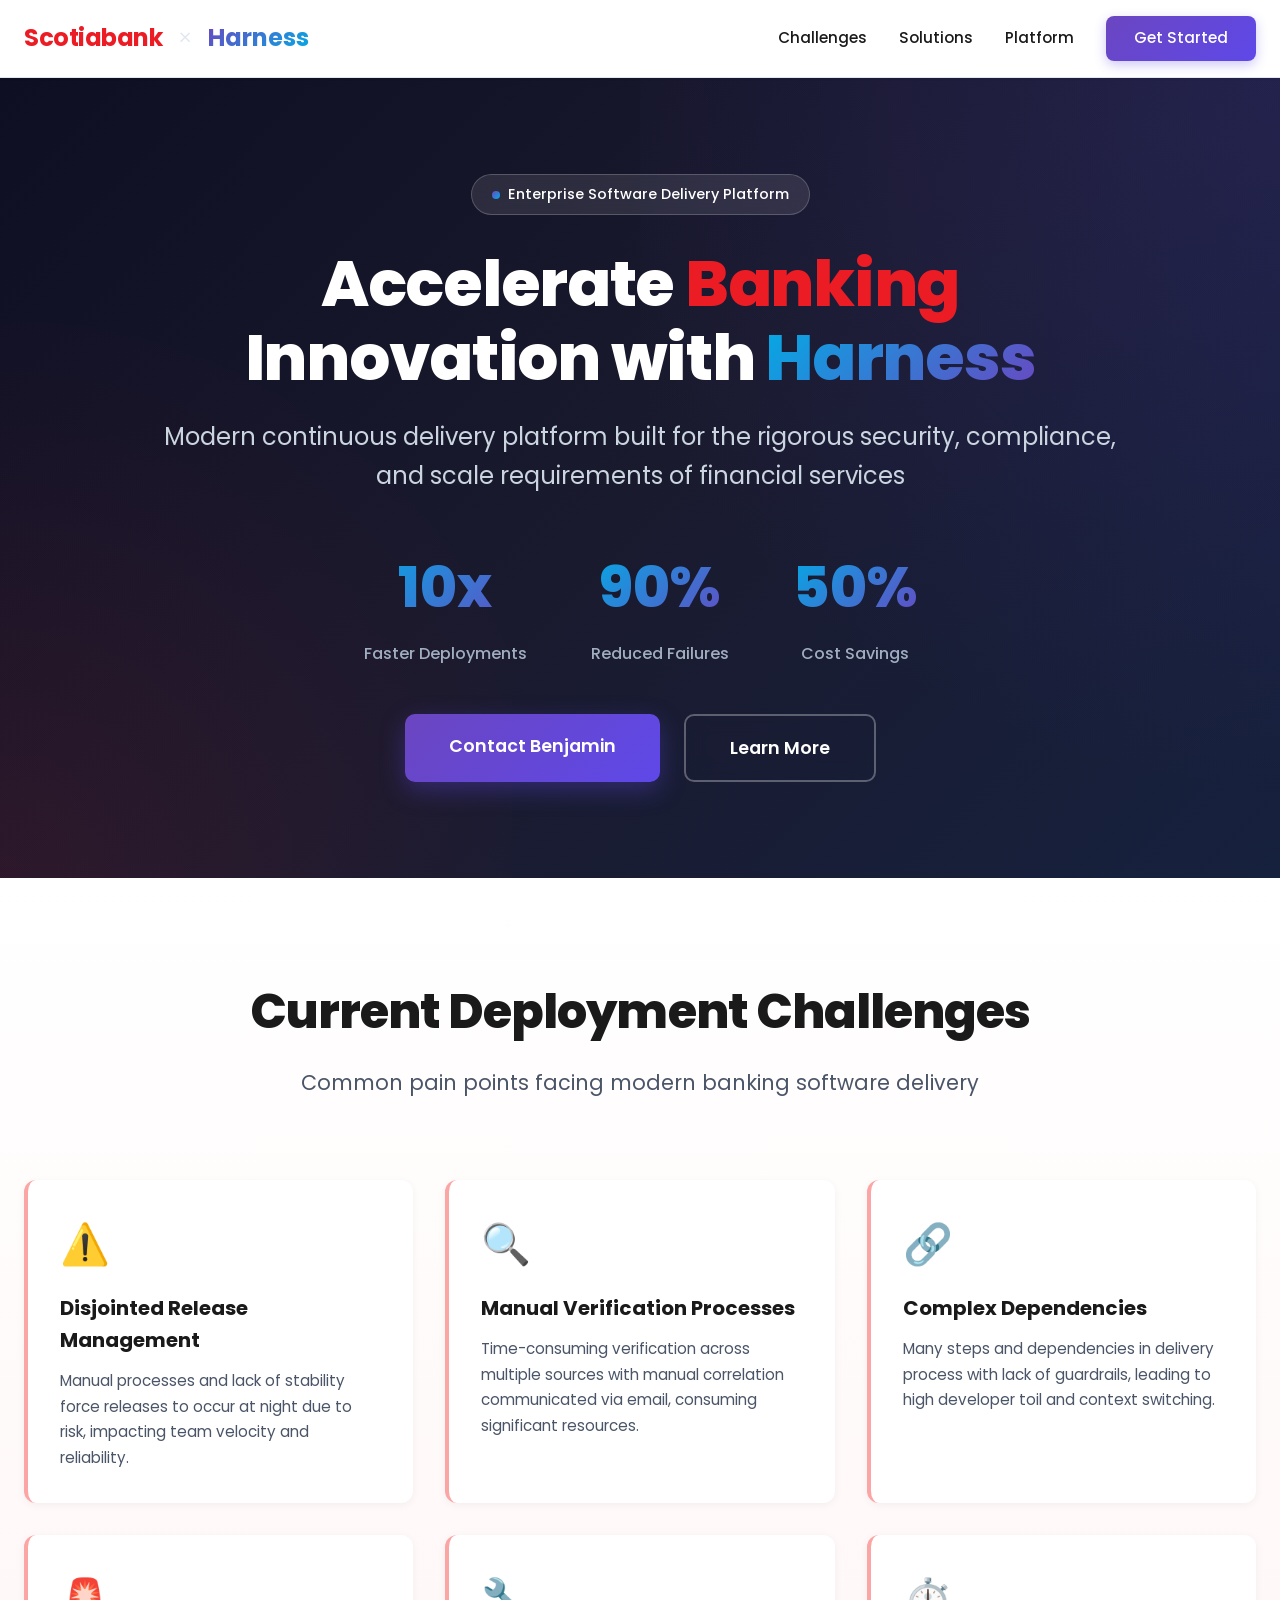
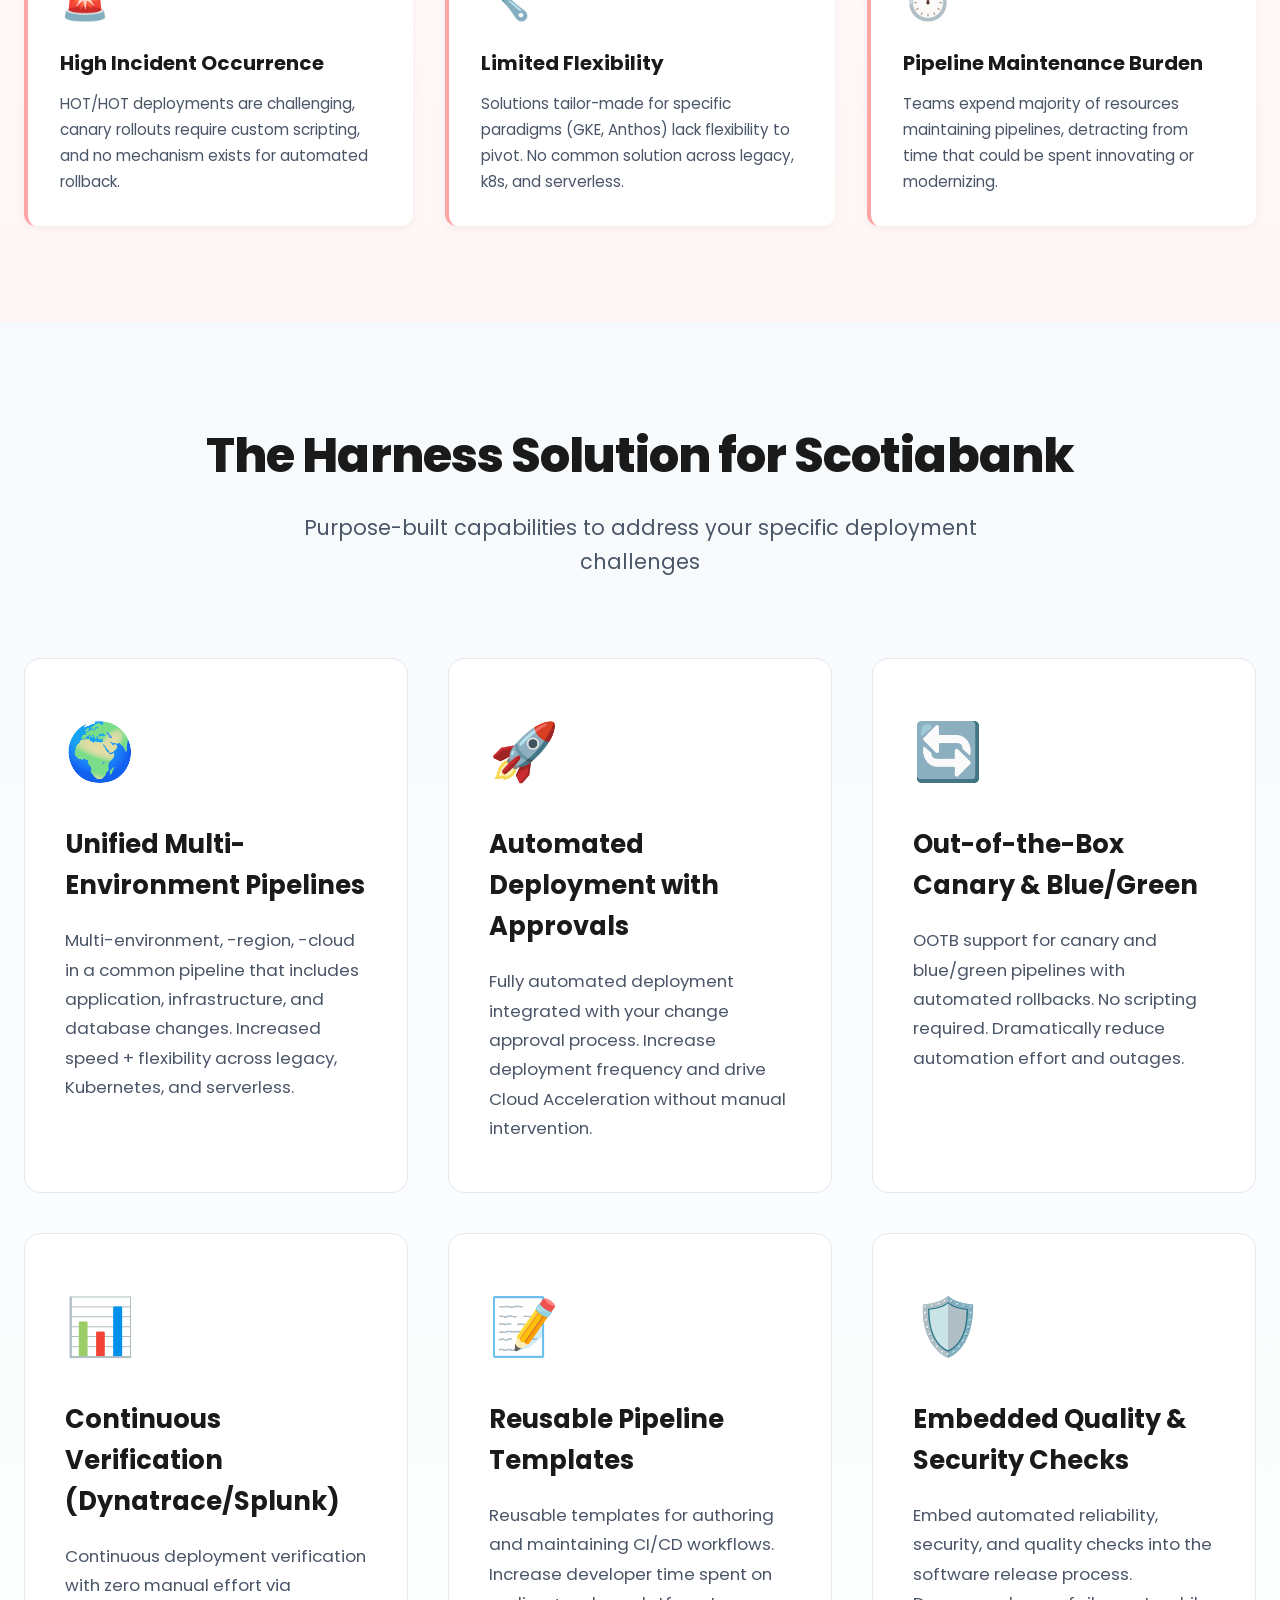
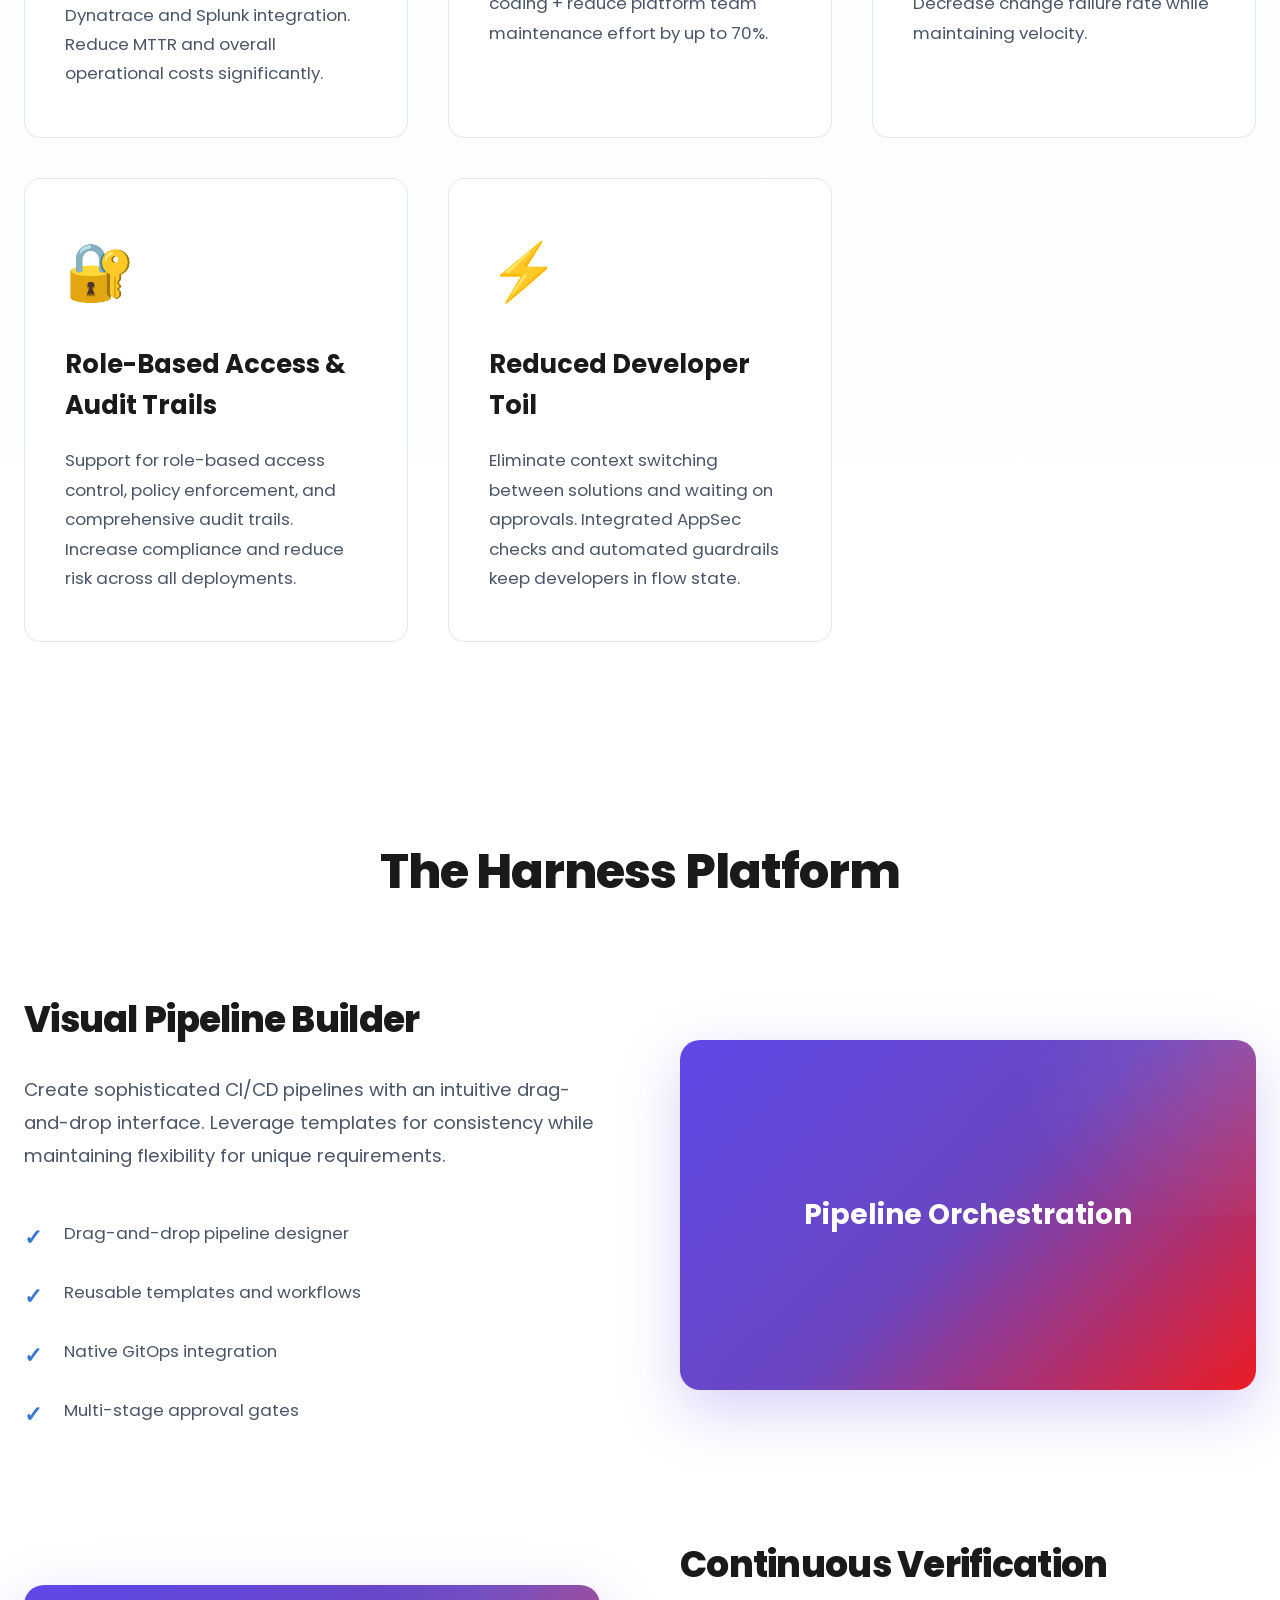
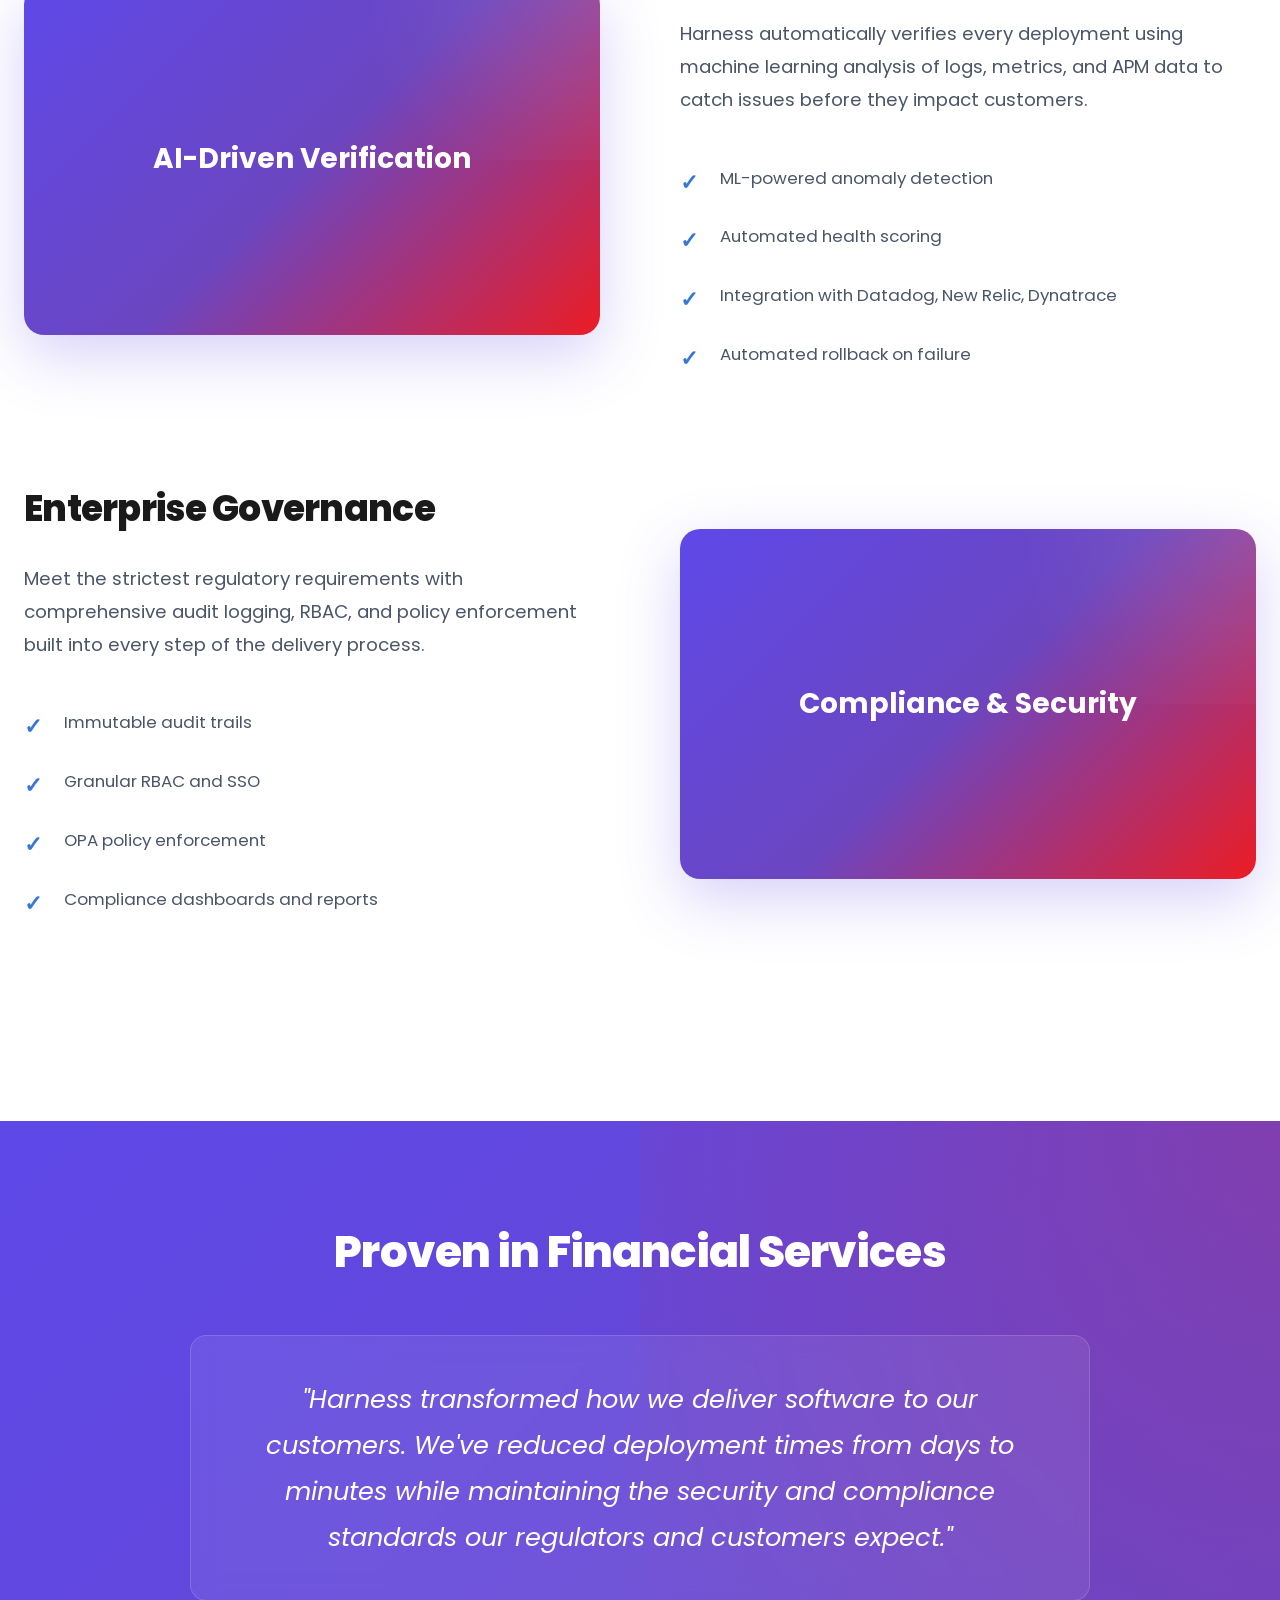
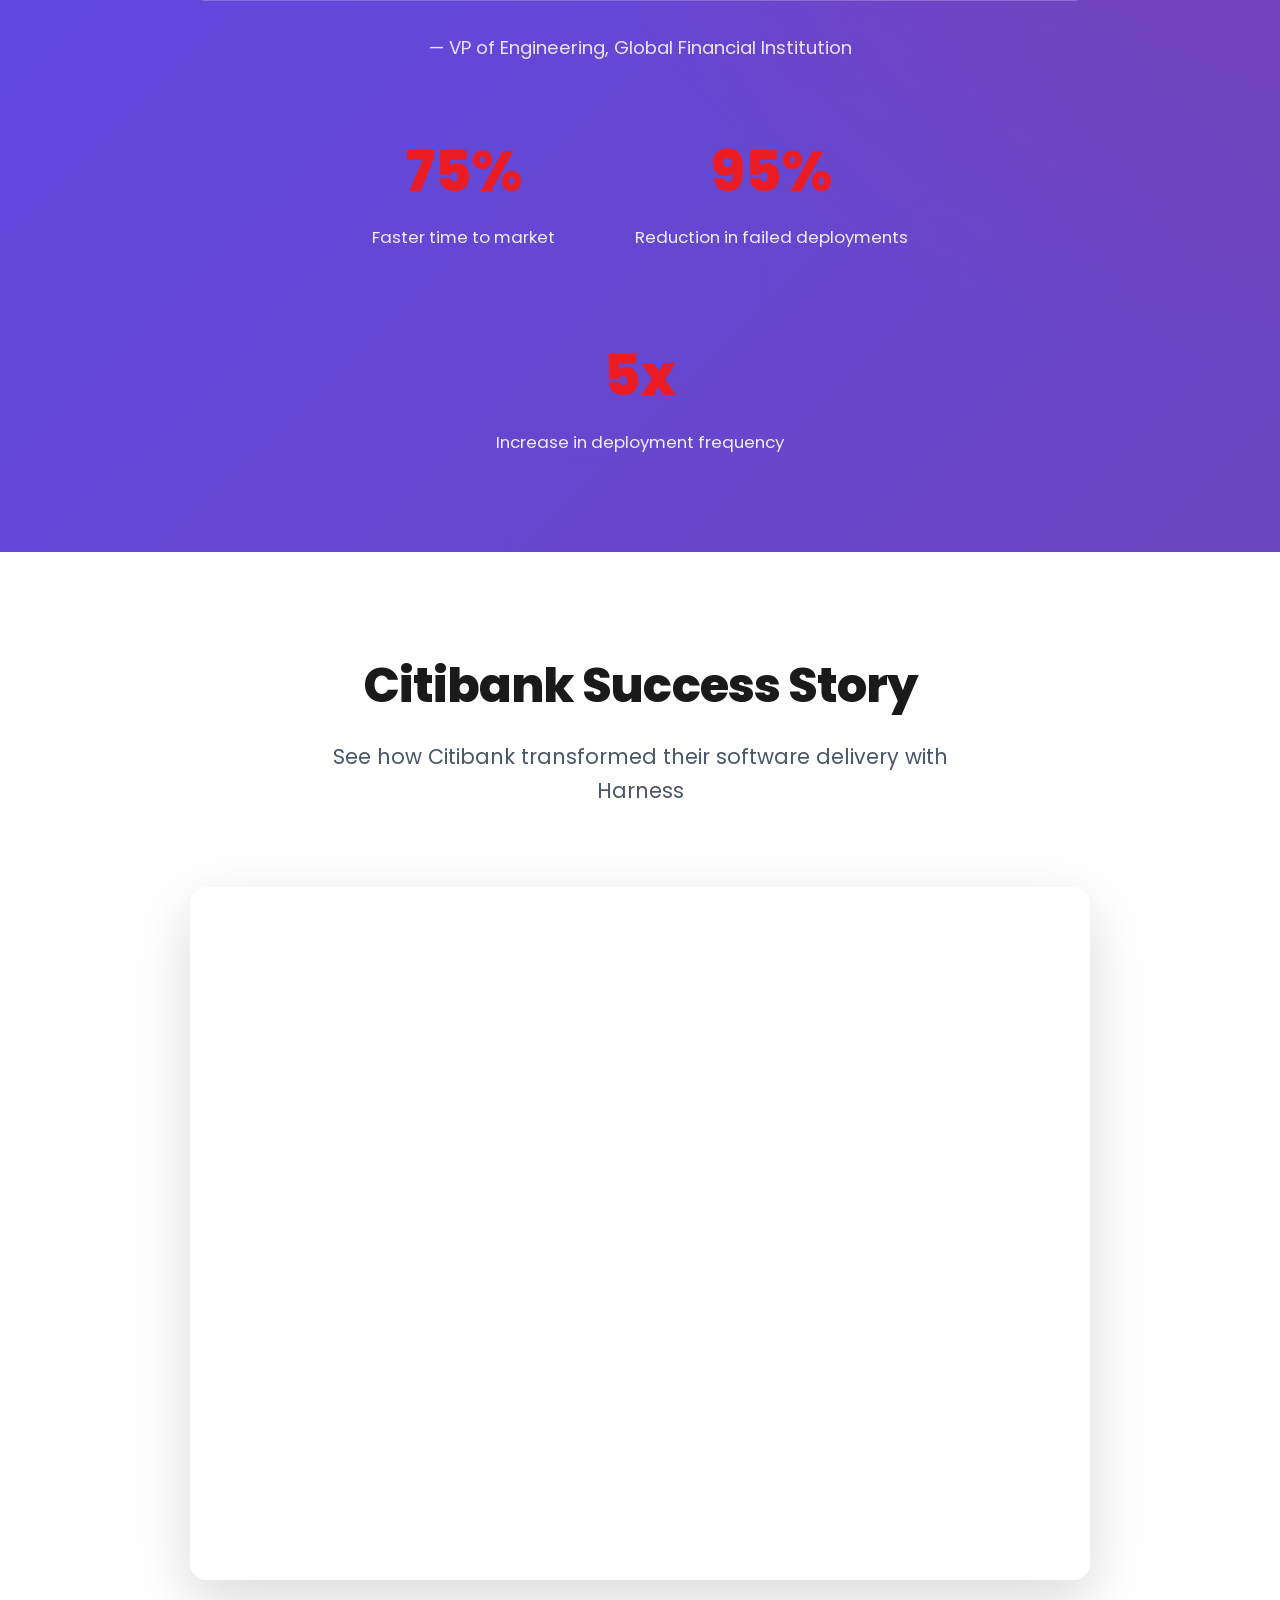
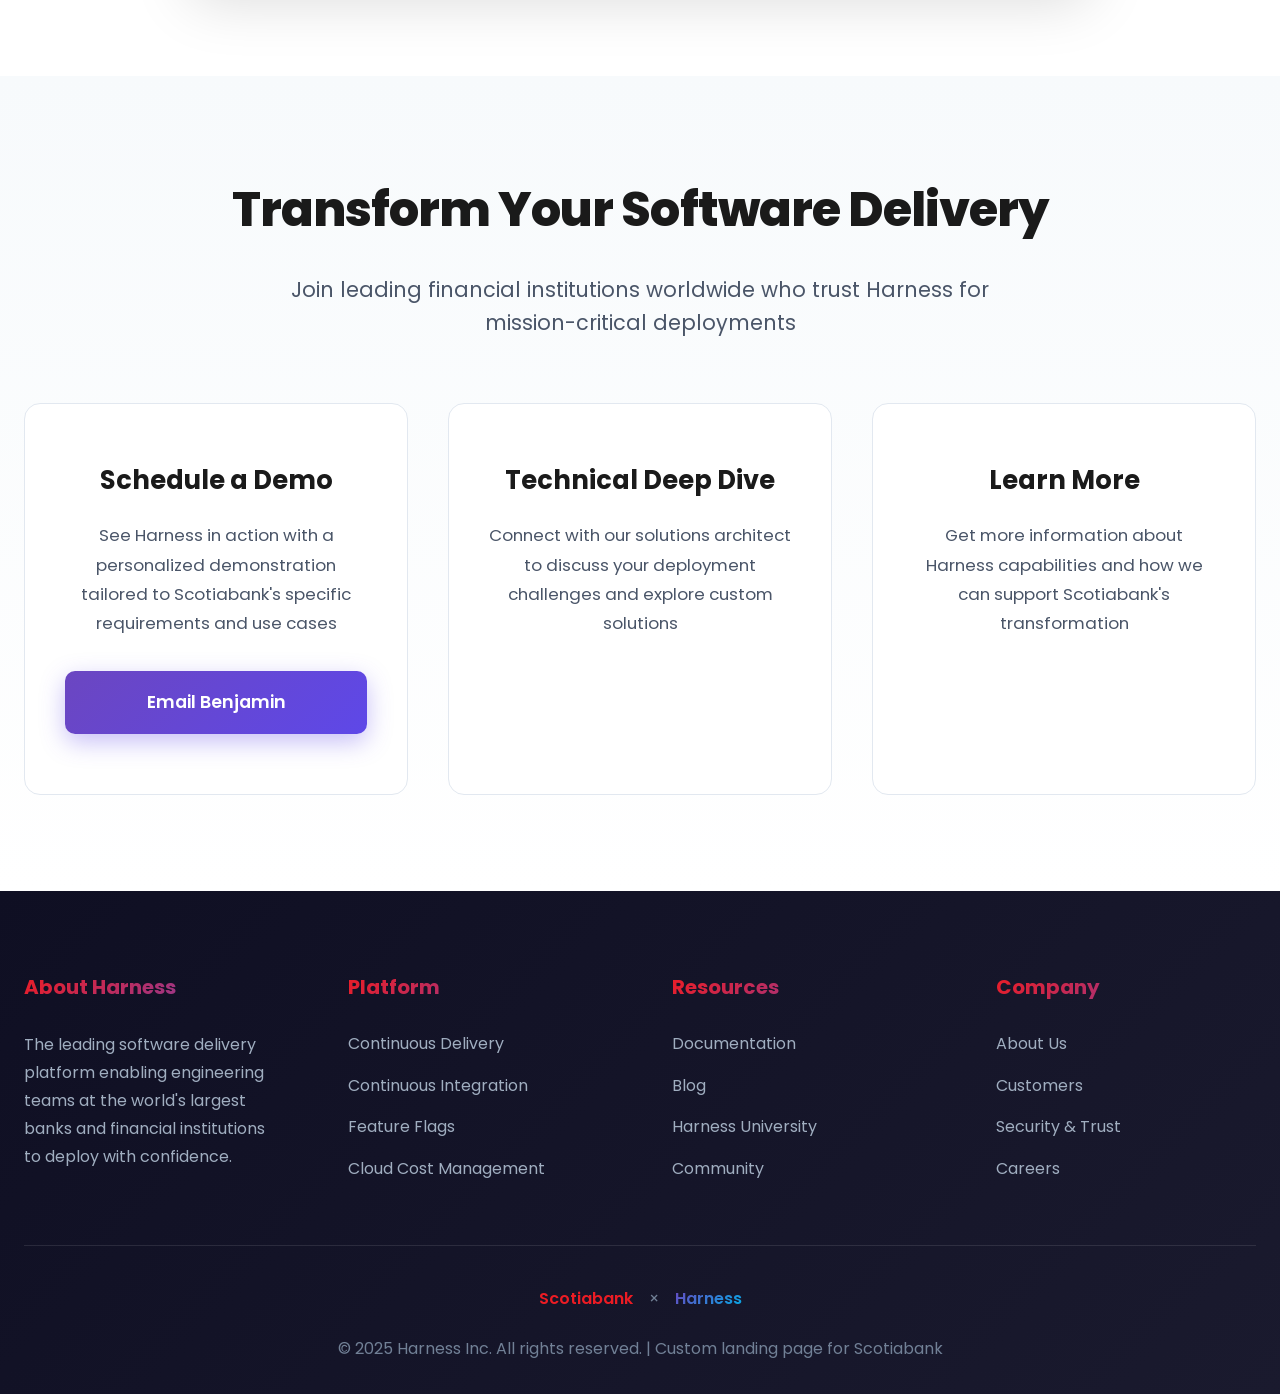
==== commit 9d237623: "Fix Citibank video link and change font to Poppins Changes: - Updated Citibank YouTube video embed f" ====
--- a/scotiabank-landing-page.html
+++ b/scotiabank-landing-page.html
@@ -4,6 +4,9 @@
     <meta charset="UTF-8">
     <meta name="viewport" content="width=device-width, initial-scale=1.0">
     <title>Harness + Scotiabank | Transform Your Software Delivery</title>
+    <link rel="preconnect" href="https://fonts.googleapis.com">
+    <link rel="preconnect" href="https://fonts.gstatic.com" crossorigin>
+    <link href="https://fonts.googleapis.com/css2?family=Poppins:wght@300;400;500;600;700;800&display=swap" rel="stylesheet">
     <style>
 * {
     margin: 0;
@@ -24,7 +27,7 @@
 }
 
 body {
-    font-family: 'Inter', -apple-system, BlinkMacSystemFont, 'Segoe UI', 'Roboto', 'Helvetica', 'Arial', sans-serif;
+    font-family: 'Poppins', -apple-system, BlinkMacSystemFont, 'Segoe UI', 'Roboto', 'Helvetica', 'Arial', sans-serif;
     line-height: 1.6;
     color: var(--text-primary);
     background-color: var(--background-white);
@@ -1019,7 +1022,7 @@
 
             <div class="video-container">
                 <iframe
-                    src="https://www.youtube.com/embed/NhN7EDF7uTQ"
+                    src="https://www.youtube.com/embed/6N2fChP97go"
                     title="Citibank Harness Case Study"
                     allow="accelerometer; autoplay; clipboard-write; encrypted-media; gyroscope; picture-in-picture"
                     allowfullscreen>
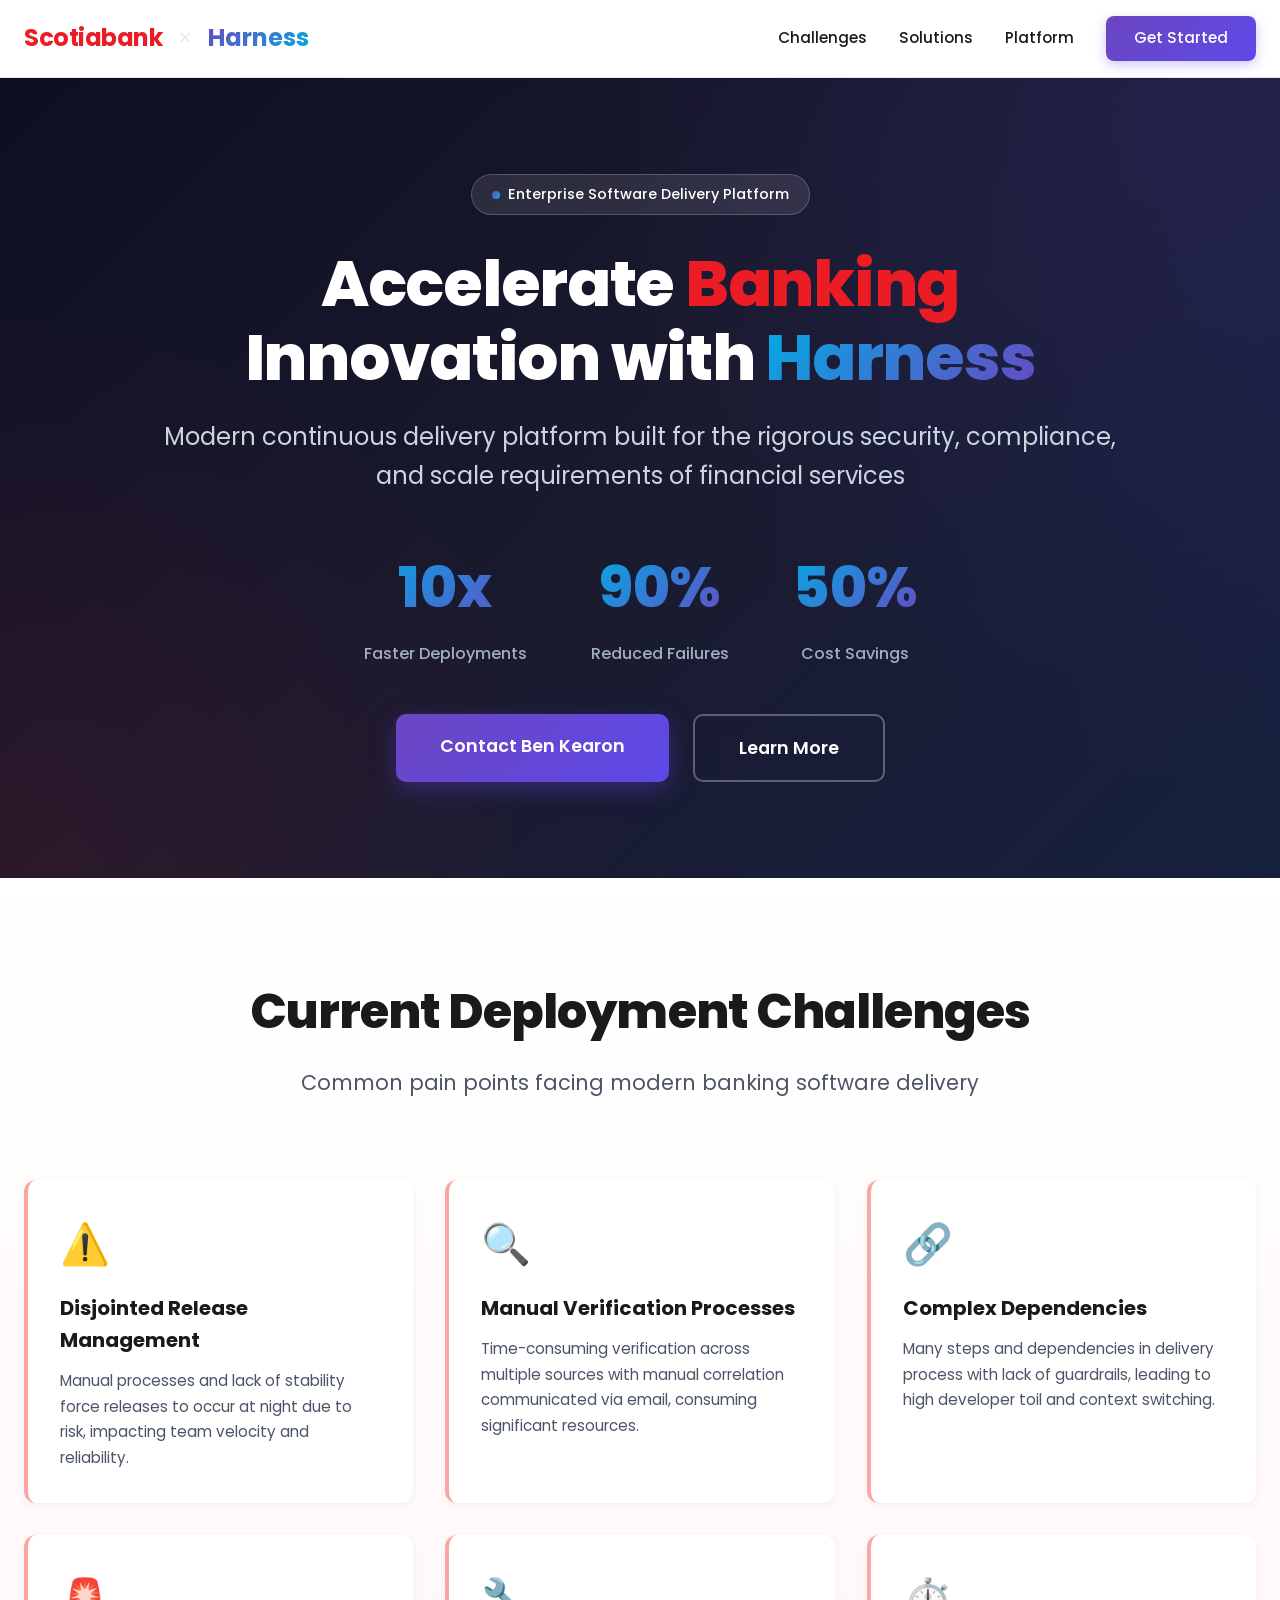
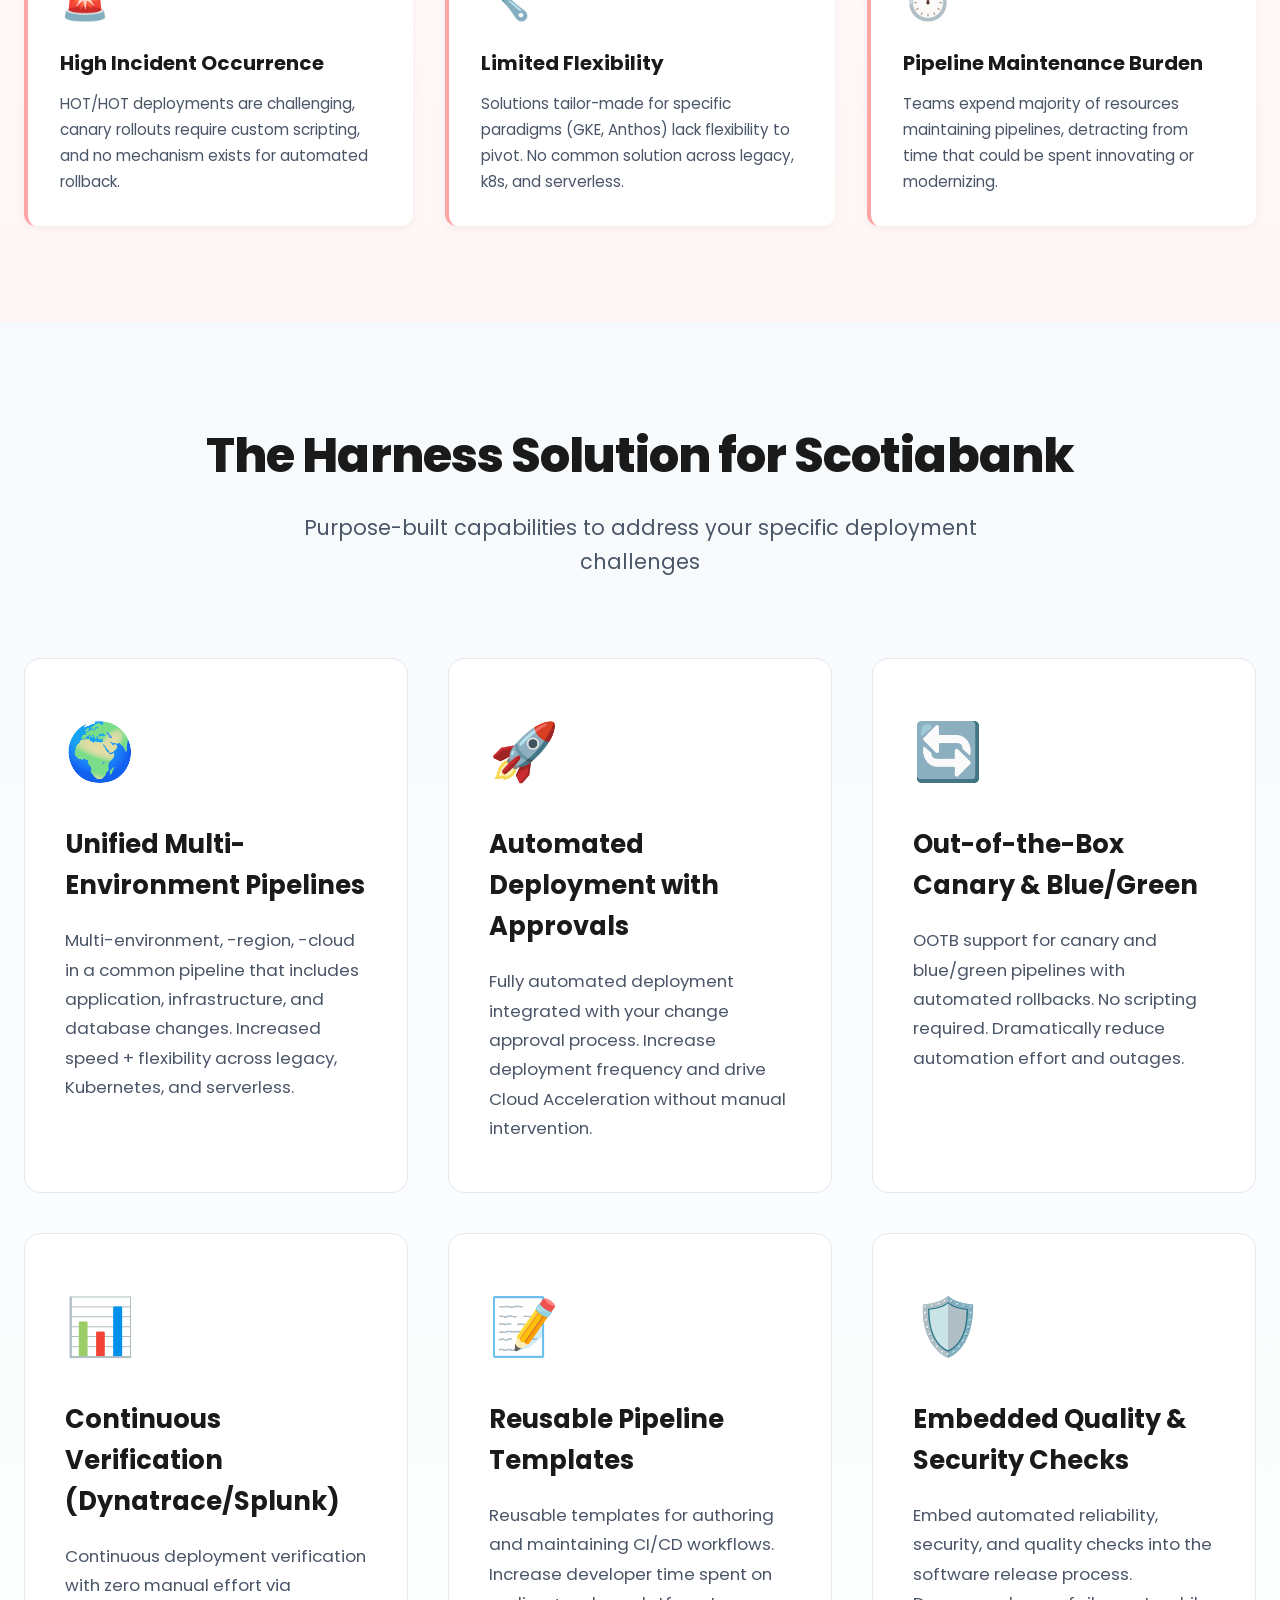
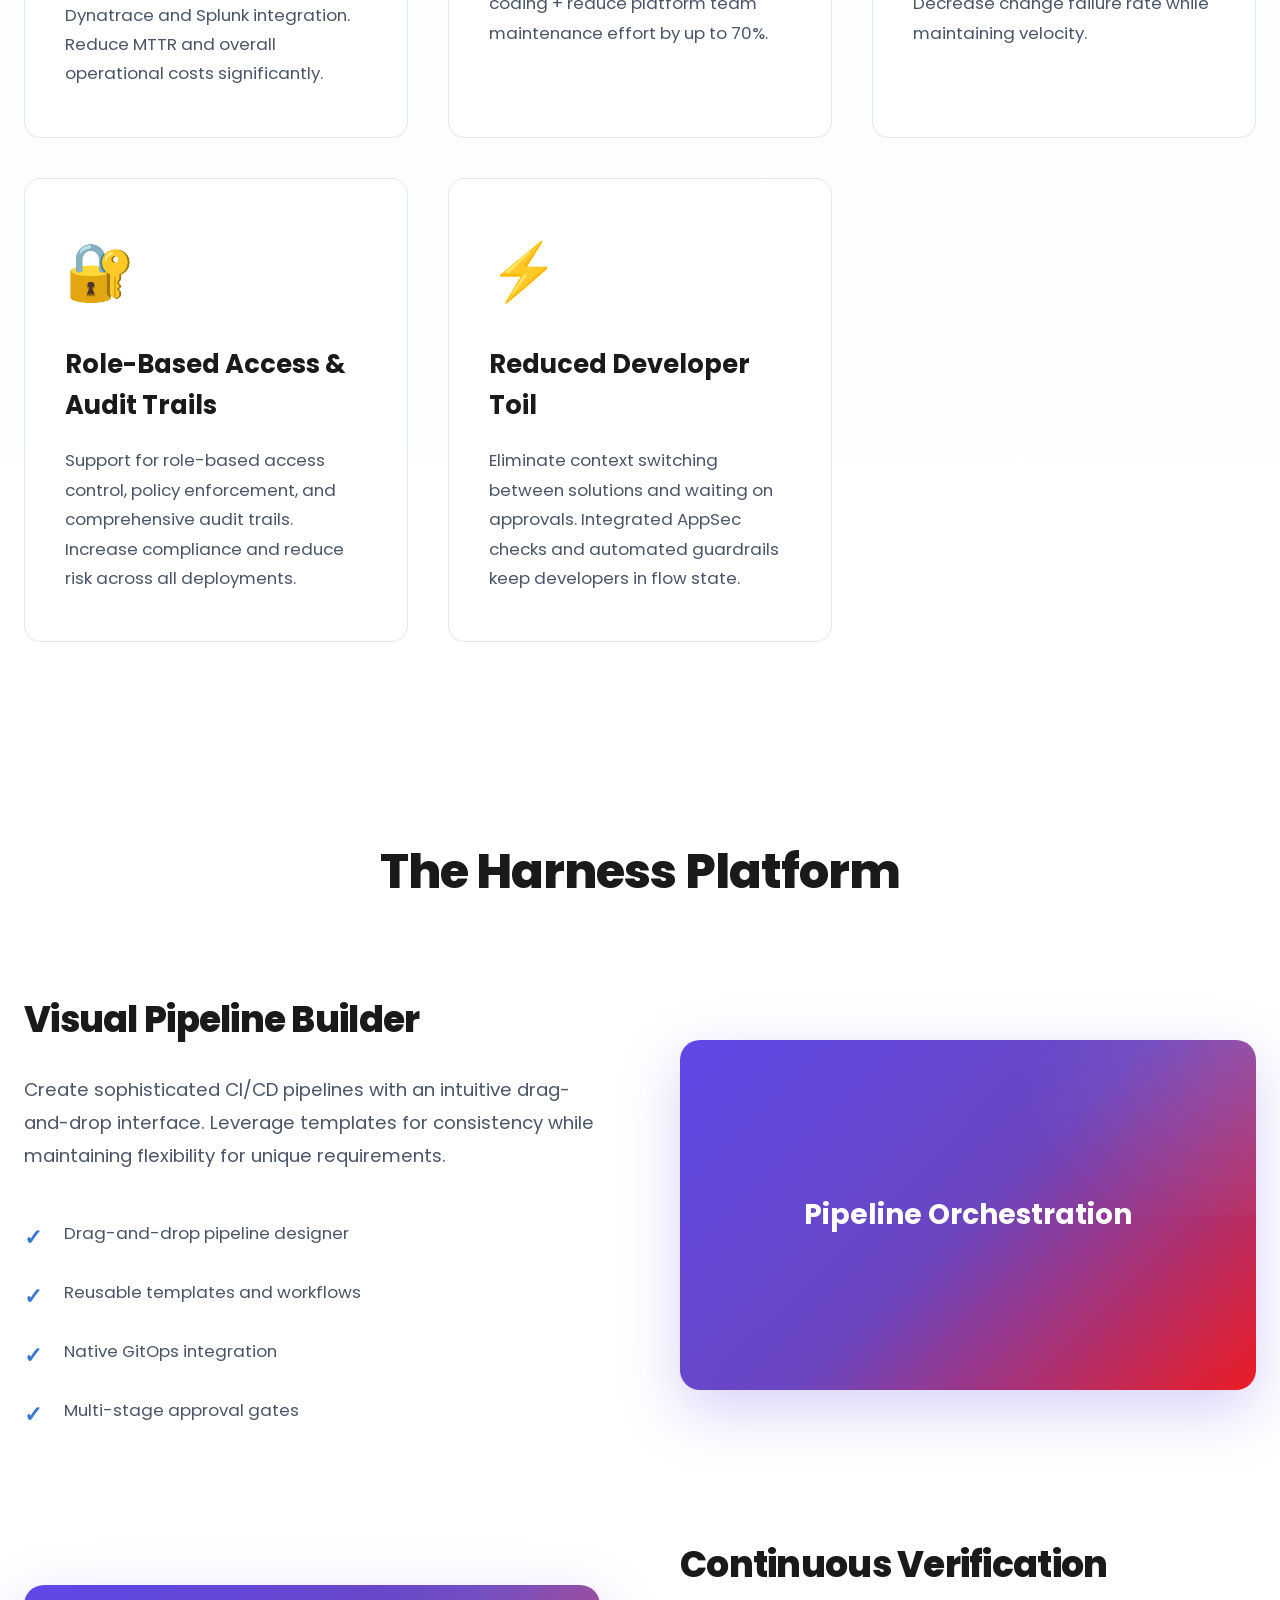
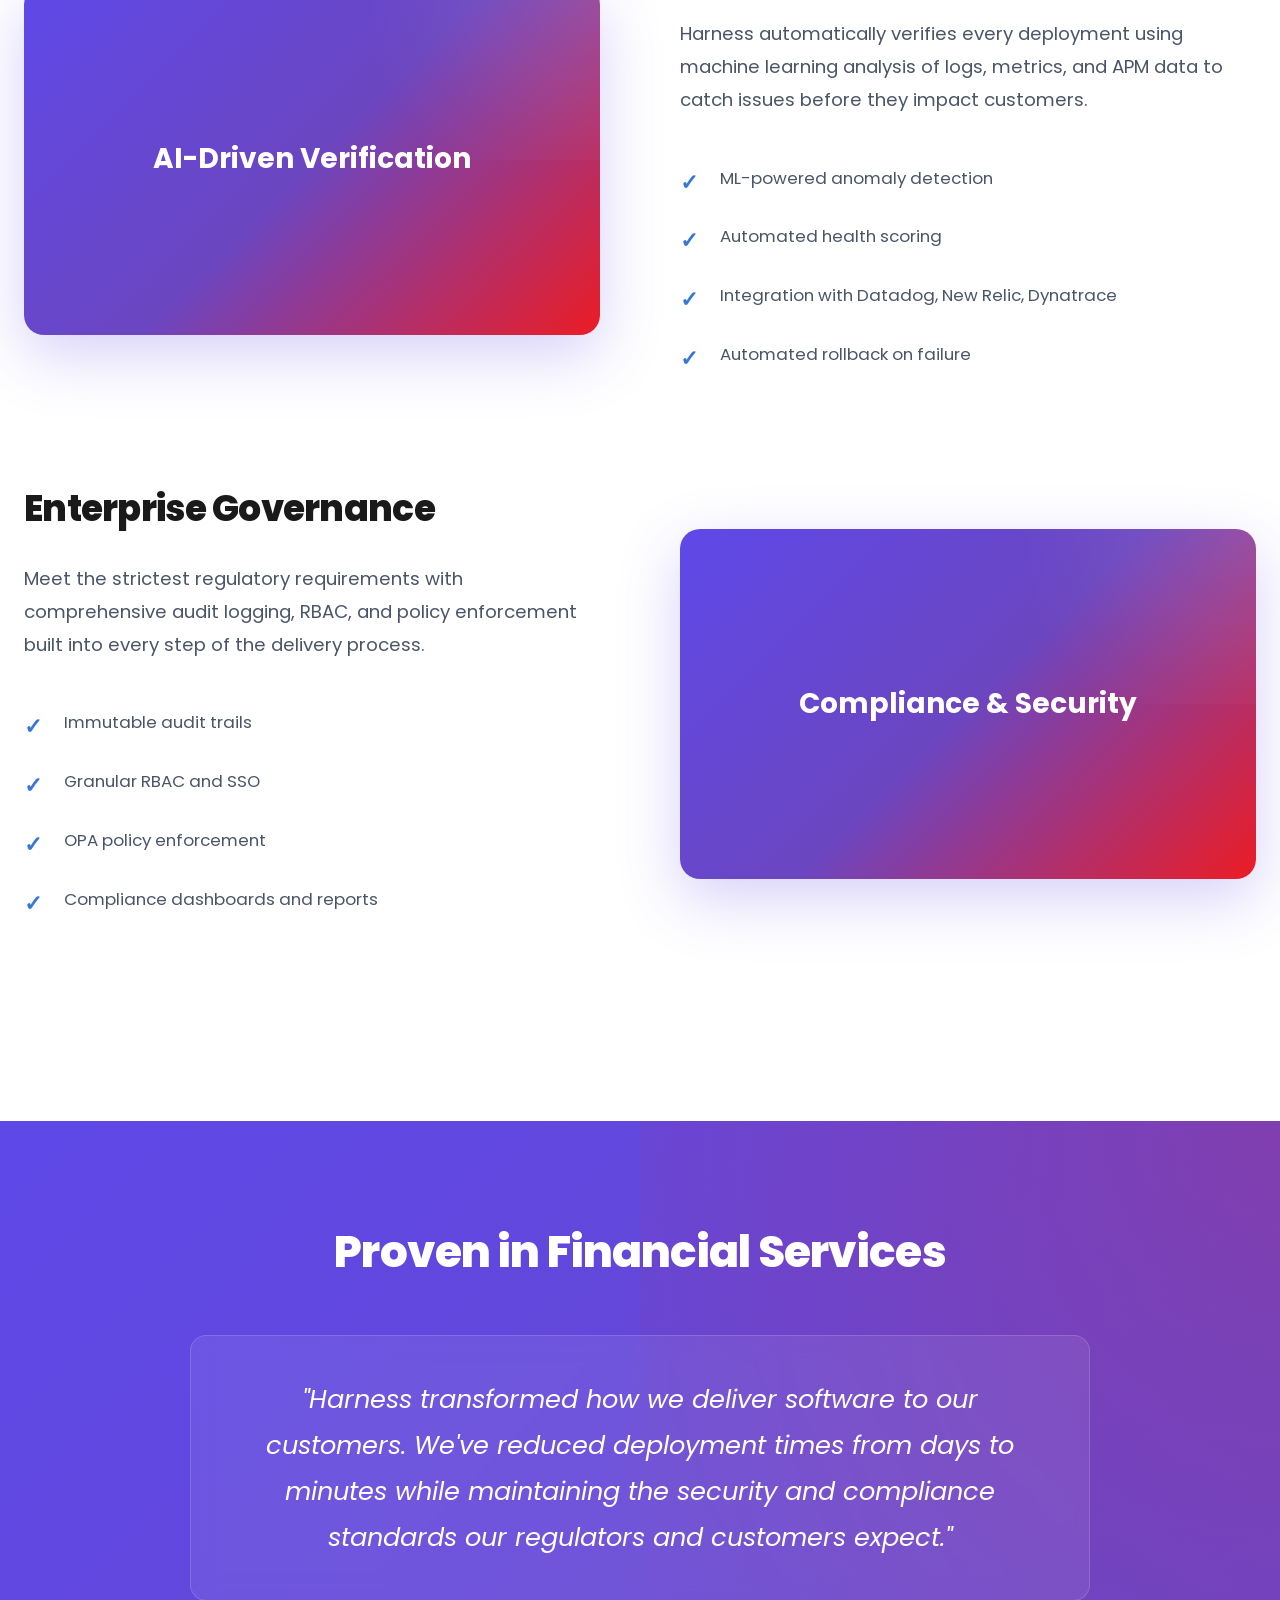
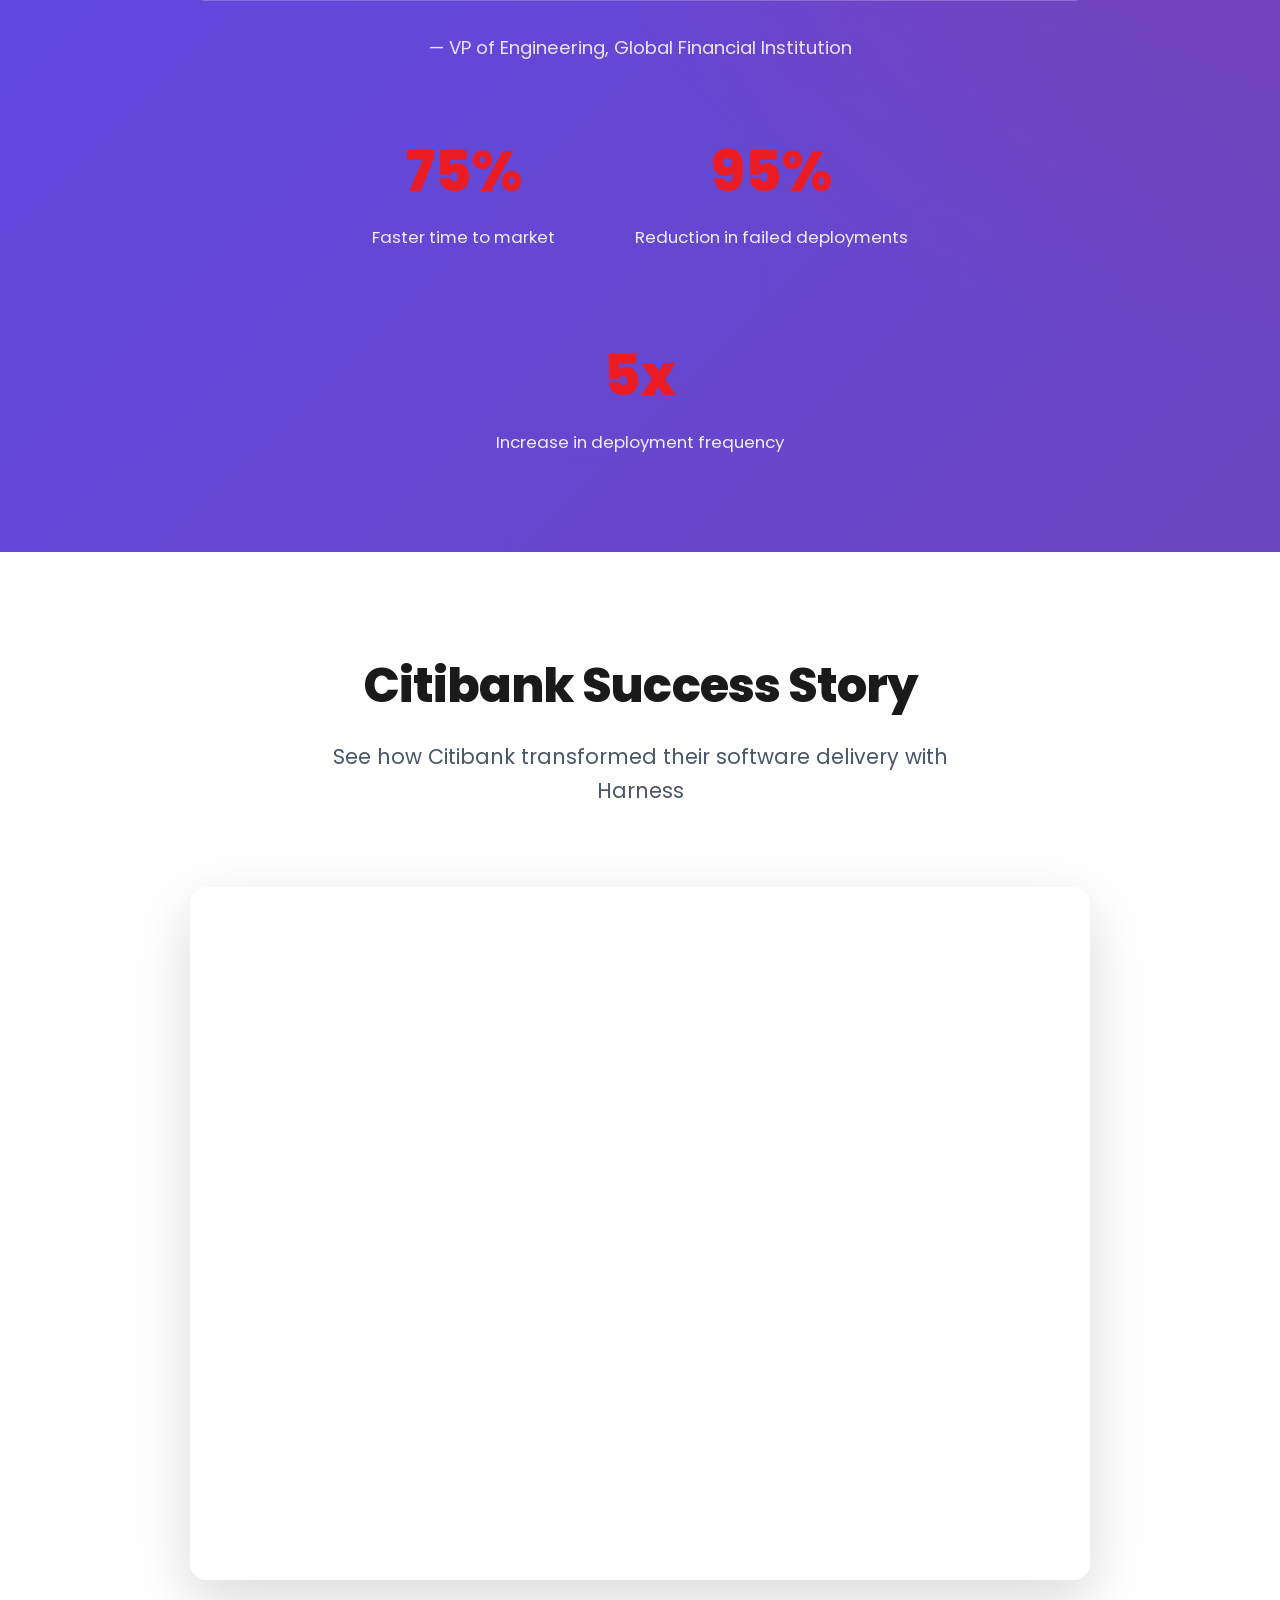
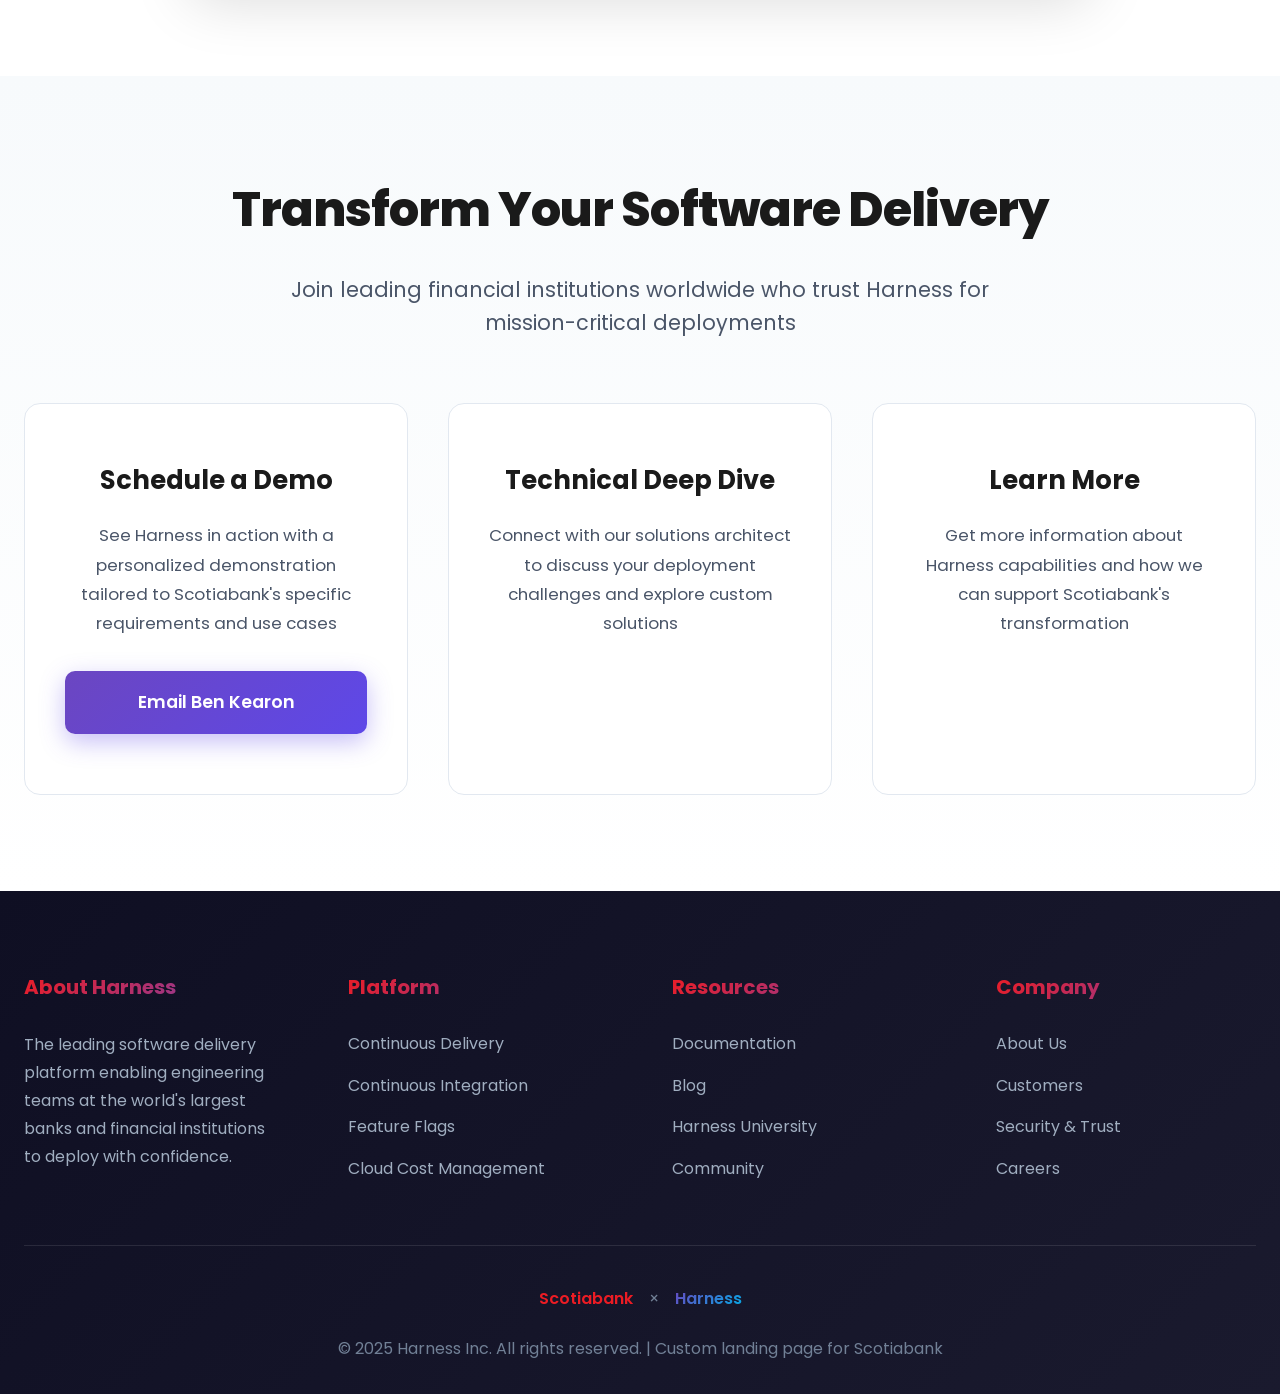
==== commit 7e8f3cd5: "Update CTAs: Change Benjamin to Ben Kearon and Technical Deep Dive to Alex Soto Changes: - Updated a" ====
--- a/scotiabank-landing-page.html
+++ b/scotiabank-landing-page.html
@@ -824,7 +824,7 @@
                     </div>
                 </div>
                 <div class="hero-cta">
-                    <a href="mailto:benjamin.kearon@harness.io?subject=Scotiabank%20Demo%20Request&body=Hi%20Benjamin%2C%0A%0AI%27m%20interested%20in%20learning%20more%20about%20Harness%20for%20Scotiabank.%0A%0AThank%20you%21" class="btn btn-primary">Contact Benjamin</a>
+                    <a href="mailto:benjamin.kearon@harness.io?subject=Scotiabank%20Demo%20Request&body=Hi%20Ben%2C%0A%0AI%27m%20interested%20in%20learning%20more%20about%20Harness%20for%20Scotiabank.%0A%0AThank%20you%21" class="btn btn-primary">Contact Ben Kearon</a>
                     <a href="#challenges" class="btn btn-secondary">Learn More</a>
                 </div>
             </div>
@@ -1041,19 +1041,19 @@
                     <div class="contact-card">
                         <h3>Schedule a Demo</h3>
                         <p>See Harness in action with a personalized demonstration tailored to Scotiabank's specific requirements and use cases</p>
-                        <a href="mailto:benjamin.kearon@harness.io?subject=Scotiabank%20Demo%20Request&body=Hi%20Benjamin%2C%0A%0AI%27m%20interested%20in%20scheduling%20a%20demo%20of%20Harness%20for%20Scotiabank.%0A%0APlease%20let%20me%20know%20your%20availability.%0A%0AThank%20you%21" class="btn btn-primary">Email Benjamin</a>
+                        <a href="mailto:benjamin.kearon@harness.io?subject=Scotiabank%20Demo%20Request&body=Hi%20Ben%2C%0A%0AI%27m%20interested%20in%20scheduling%20a%20demo%20of%20Harness%20for%20Scotiabank.%0A%0APlease%20let%20me%20know%20your%20availability.%0A%0AThank%20you%21" class="btn btn-primary">Email Ben Kearon</a>
                     </div>
 
                     <div class="contact-card">
                         <h3>Technical Deep Dive</h3>
                         <p>Connect with our solutions architect to discuss your deployment challenges and explore custom solutions</p>
-                        <a href="mailto:benjamin.kearon@harness.io?subject=Scotiabank%20Technical%20Discussion&body=Hi%20Benjamin%2C%0A%0AI%27d%20like%20to%20discuss%20Scotiabank%27s%20deployment%20challenges%20and%20how%20Harness%20can%20help.%0A%0ALooking%20forward%20to%20connecting.%0A%0AThank%20you%21" class="btn btn-secondary">Contact Benjamin</a>
+                        <a href="mailto:alejandro.soto@harness.io?subject=Scotiabank%20Technical%20Discussion&body=Hi%20Alex%2C%0A%0AI%27d%20like%20to%20discuss%20Scotiabank%27s%20deployment%20challenges%20and%20how%20Harness%20can%20help.%0A%0ALooking%20forward%20to%20connecting.%0A%0AThank%20you%21" class="btn btn-secondary">Contact Alex Soto</a>
                     </div>
 
                     <div class="contact-card">
                         <h3>Learn More</h3>
                         <p>Get more information about Harness capabilities and how we can support Scotiabank's transformation</p>
-                        <a href="mailto:benjamin.kearon@harness.io?subject=Scotiabank%20-%20More%20Information&body=Hi%20Benjamin%2C%0A%0AI%27d%20like%20to%20learn%20more%20about%20Harness%20for%20Scotiabank.%0A%0AThank%20you%21" class="btn btn-secondary">Get in Touch</a>
+                        <a href="mailto:benjamin.kearon@harness.io?subject=Scotiabank%20-%20More%20Information&body=Hi%20Ben%2C%0A%0AI%27d%20like%20to%20learn%20more%20about%20Harness%20for%20Scotiabank.%0A%0AThank%20you%21" class="btn btn-secondary">Get in Touch</a>
                     </div>
                 </div>
             </div>
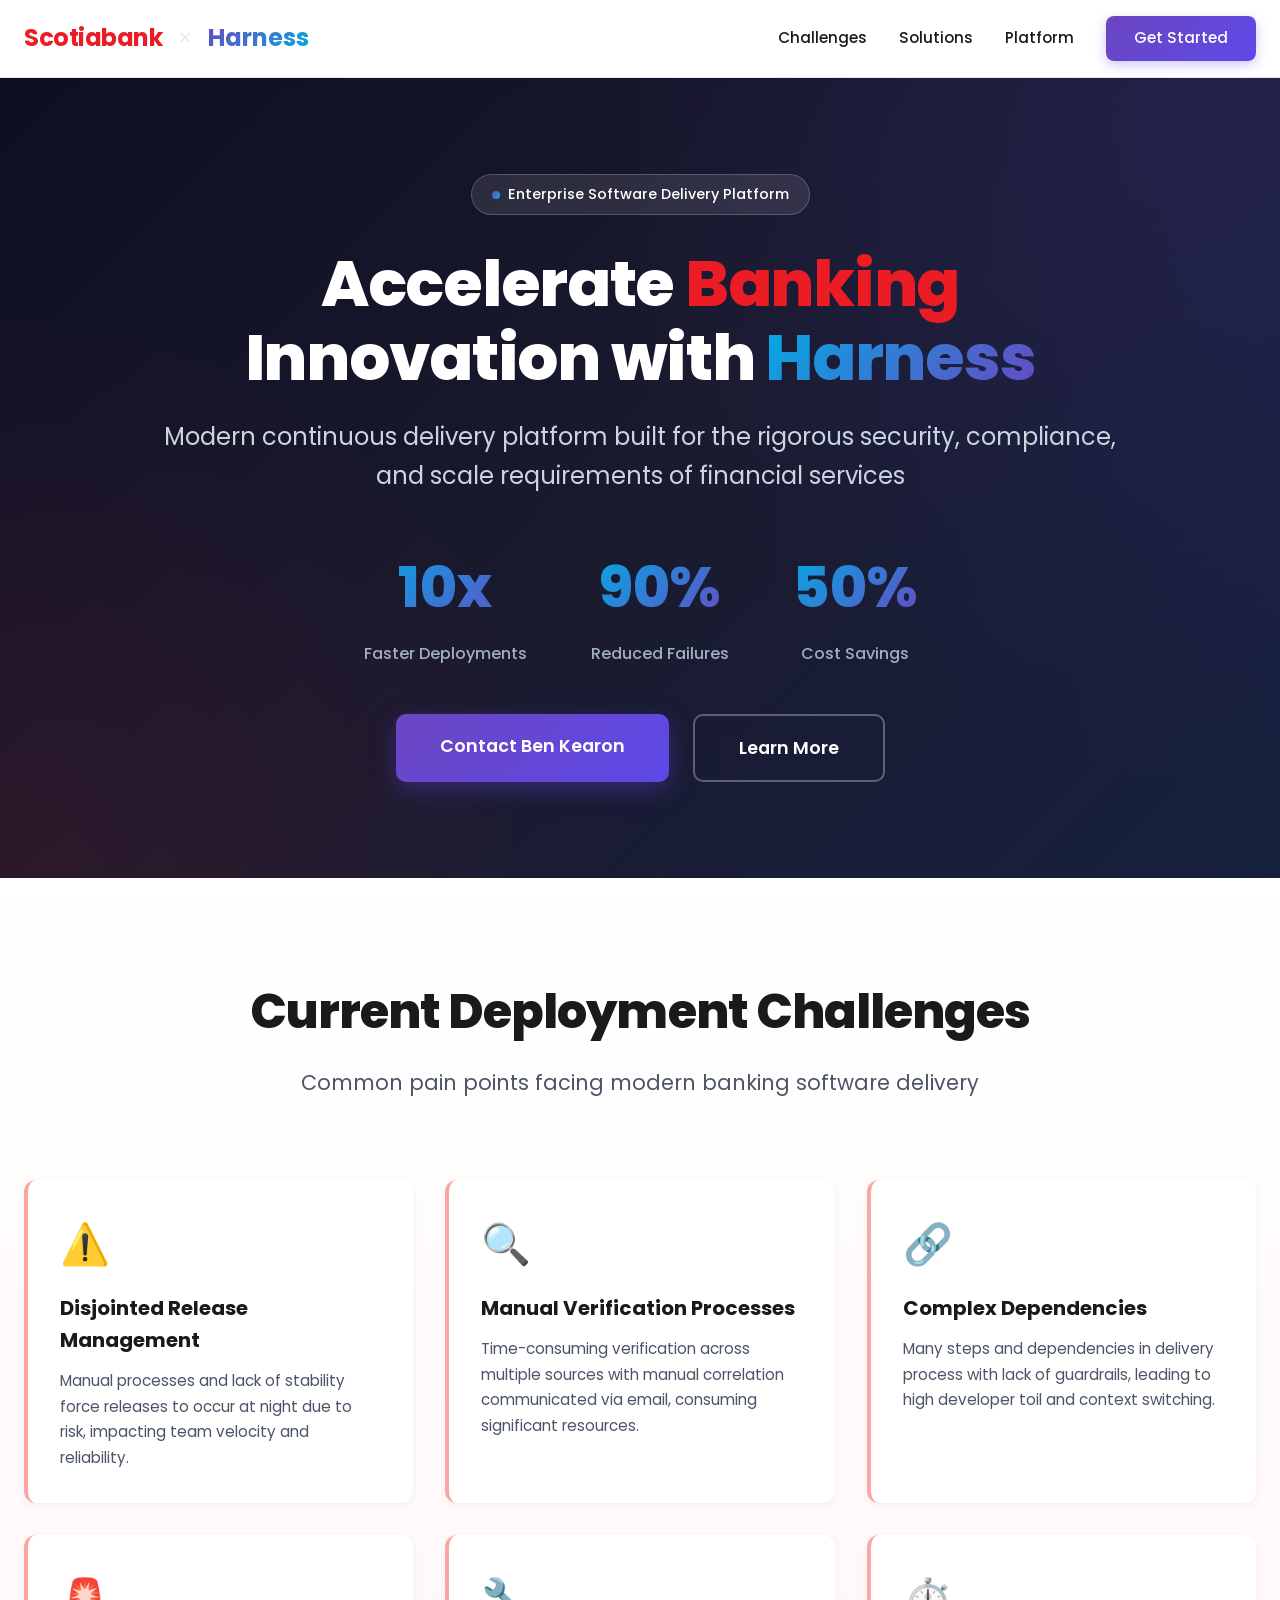
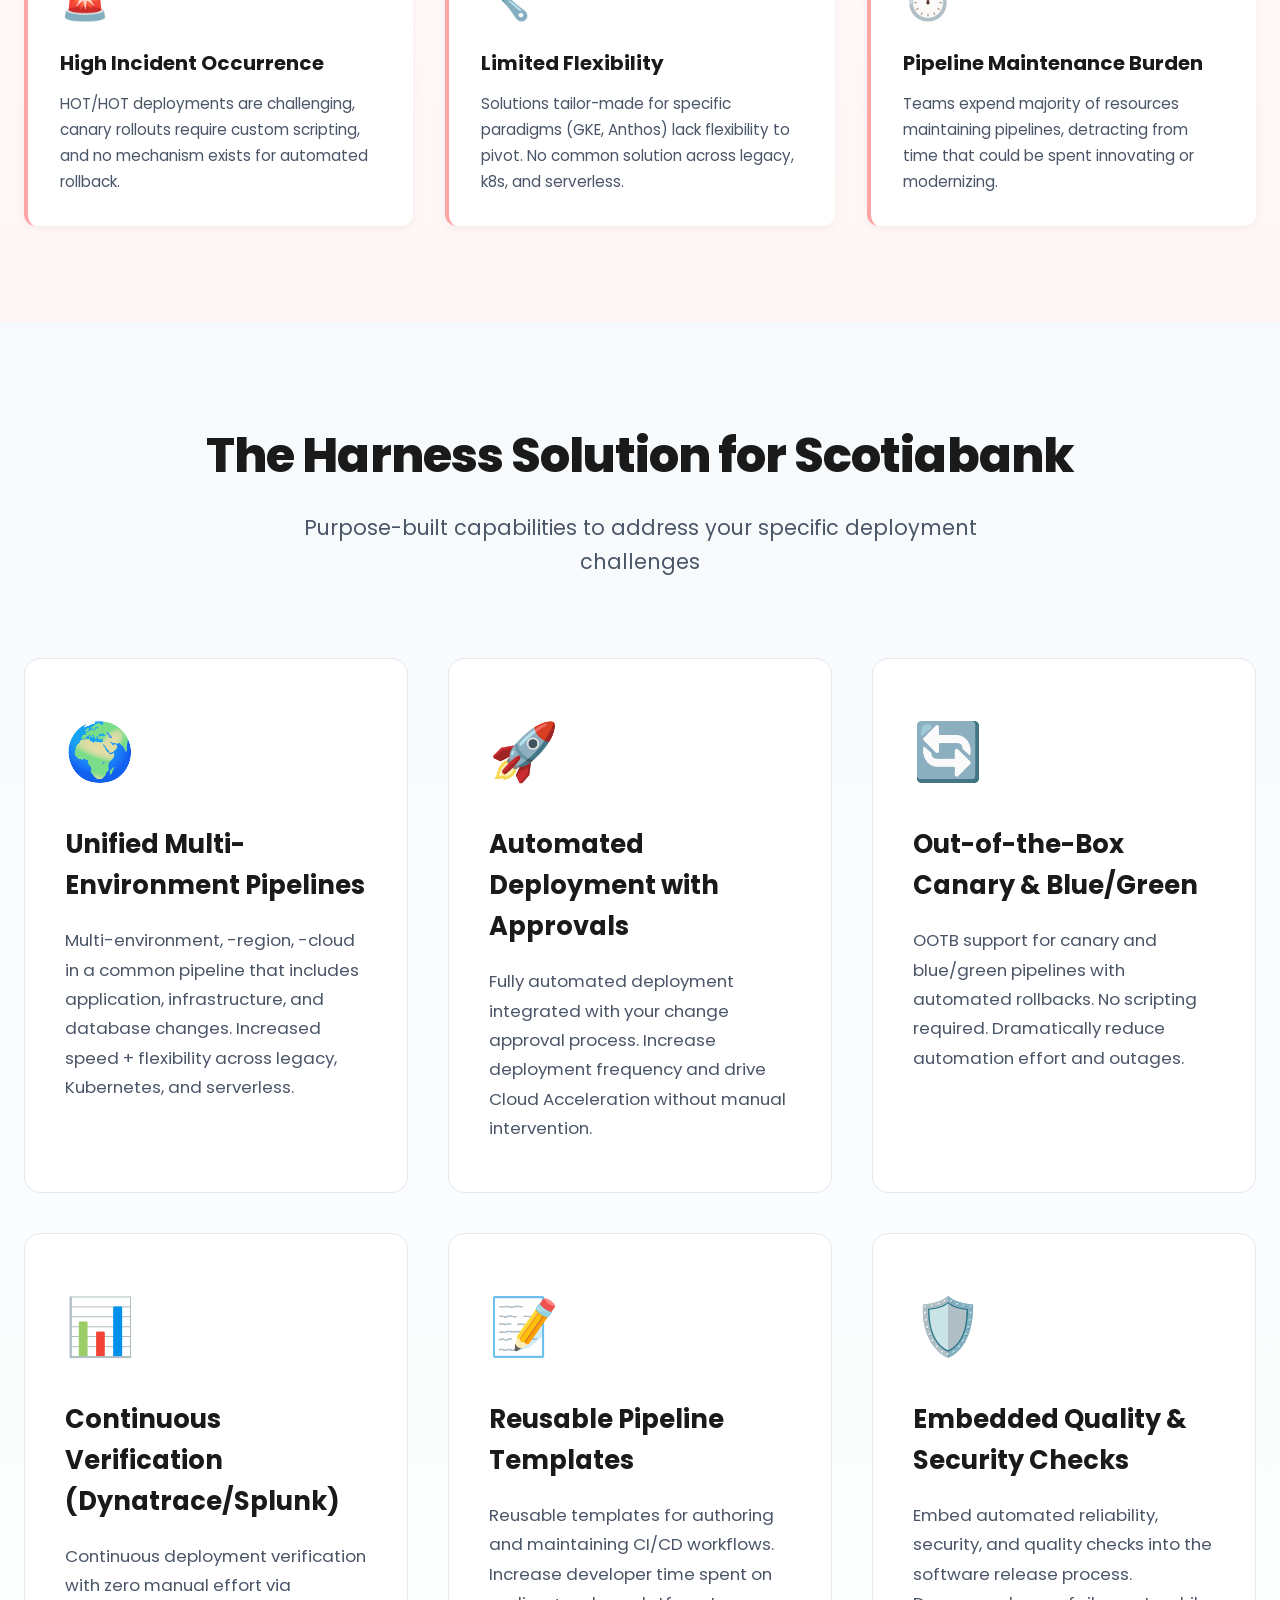
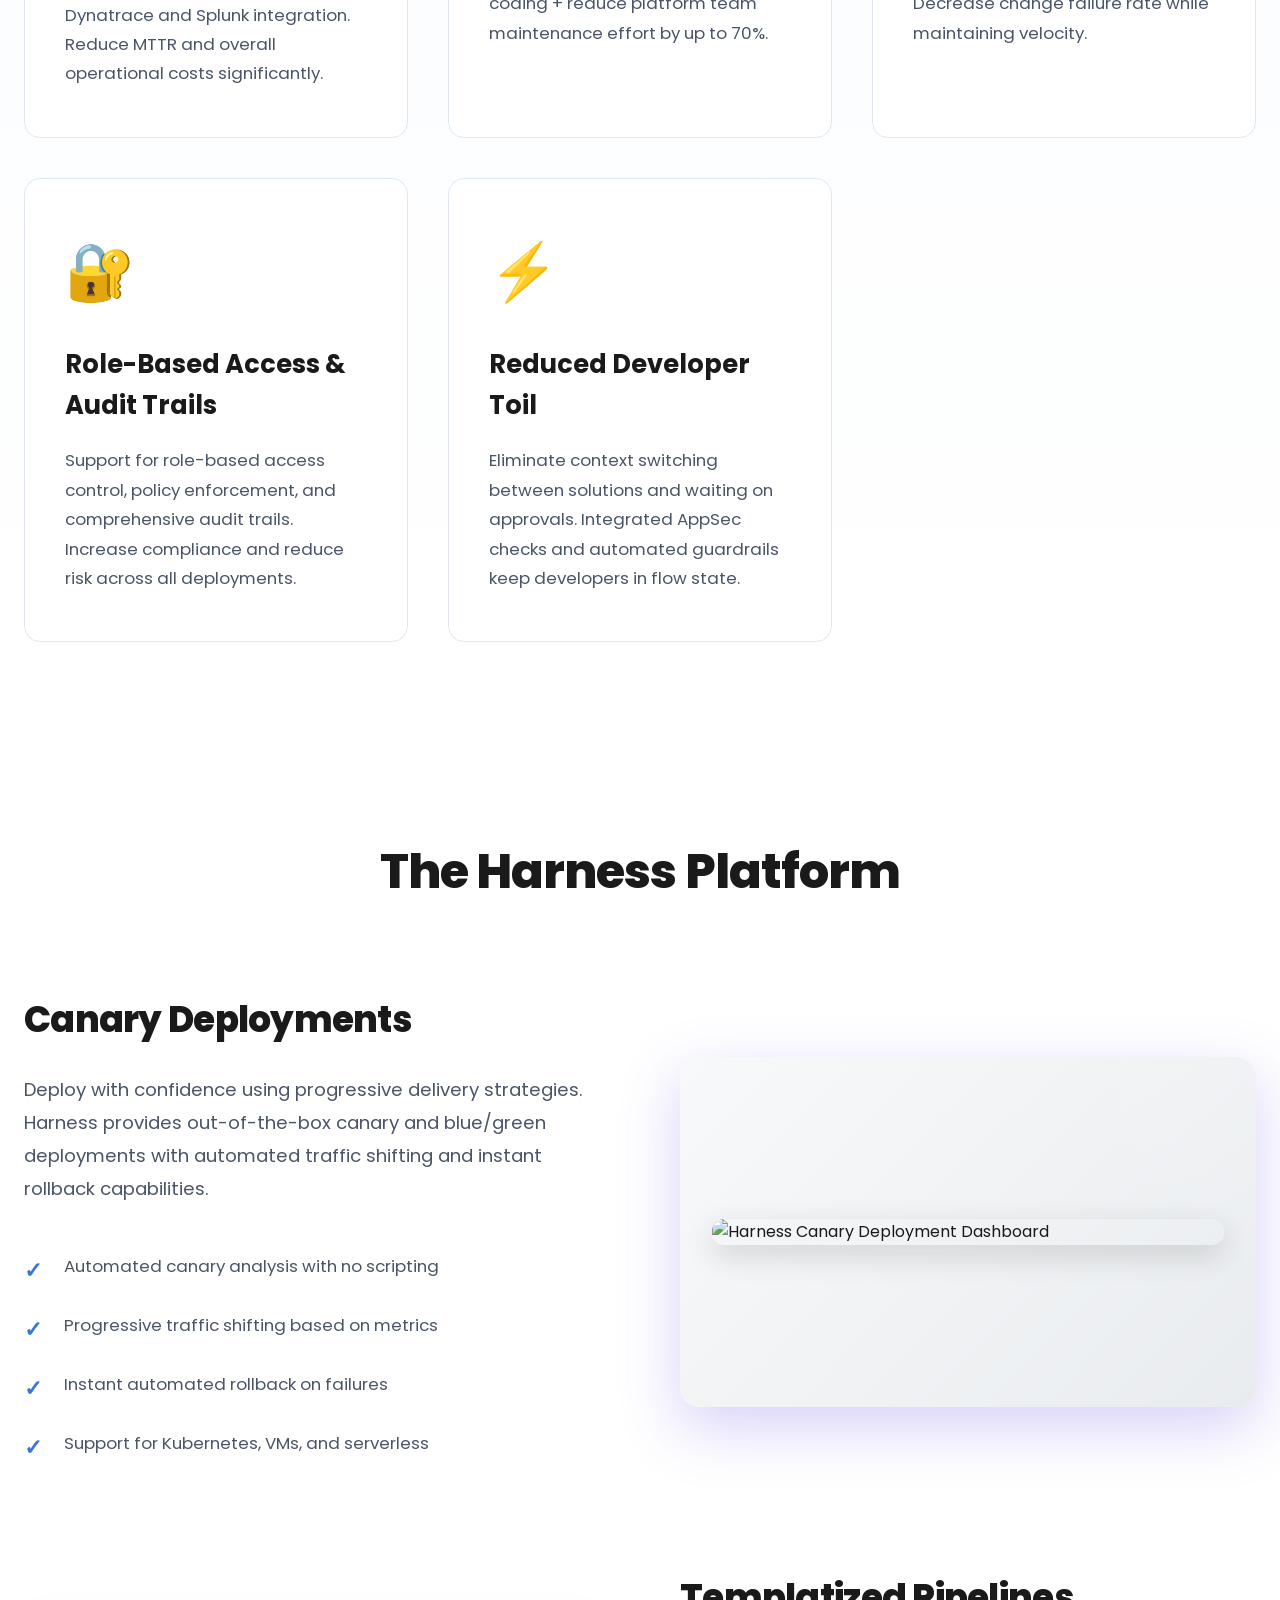
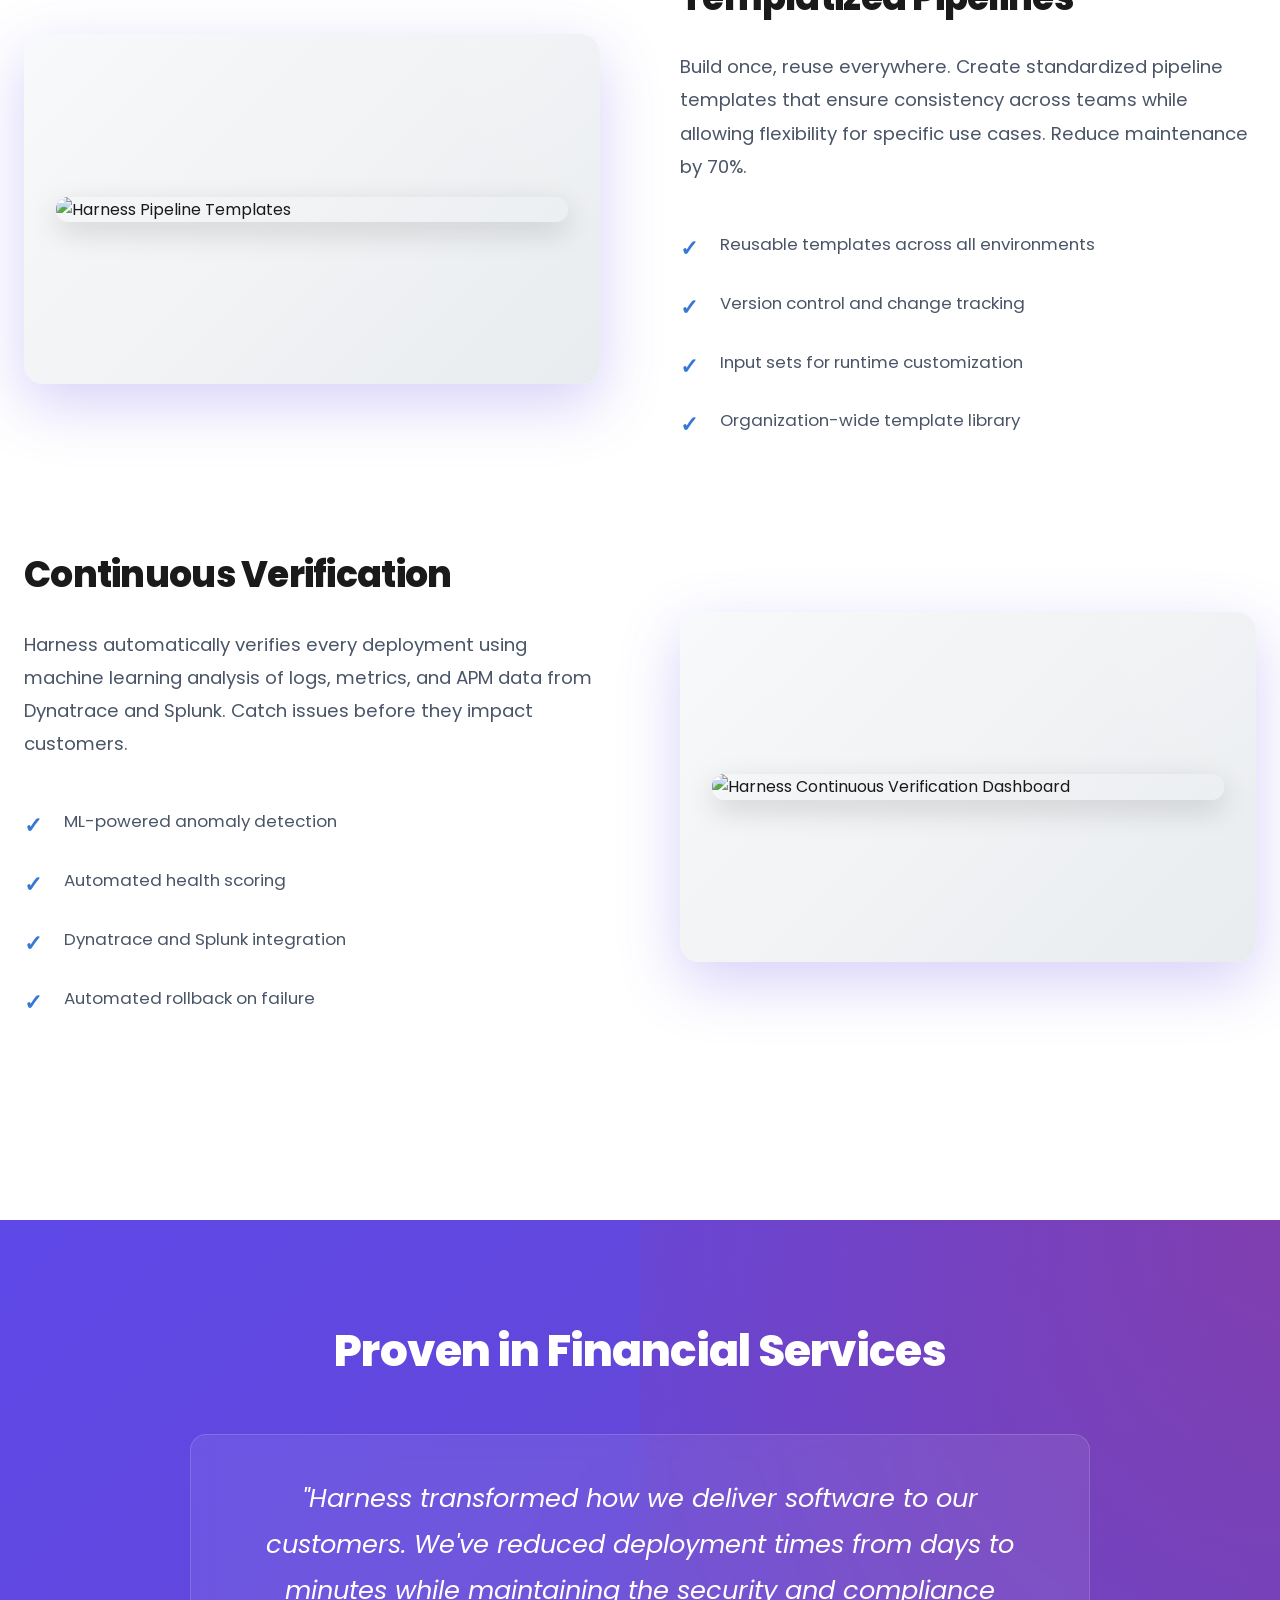
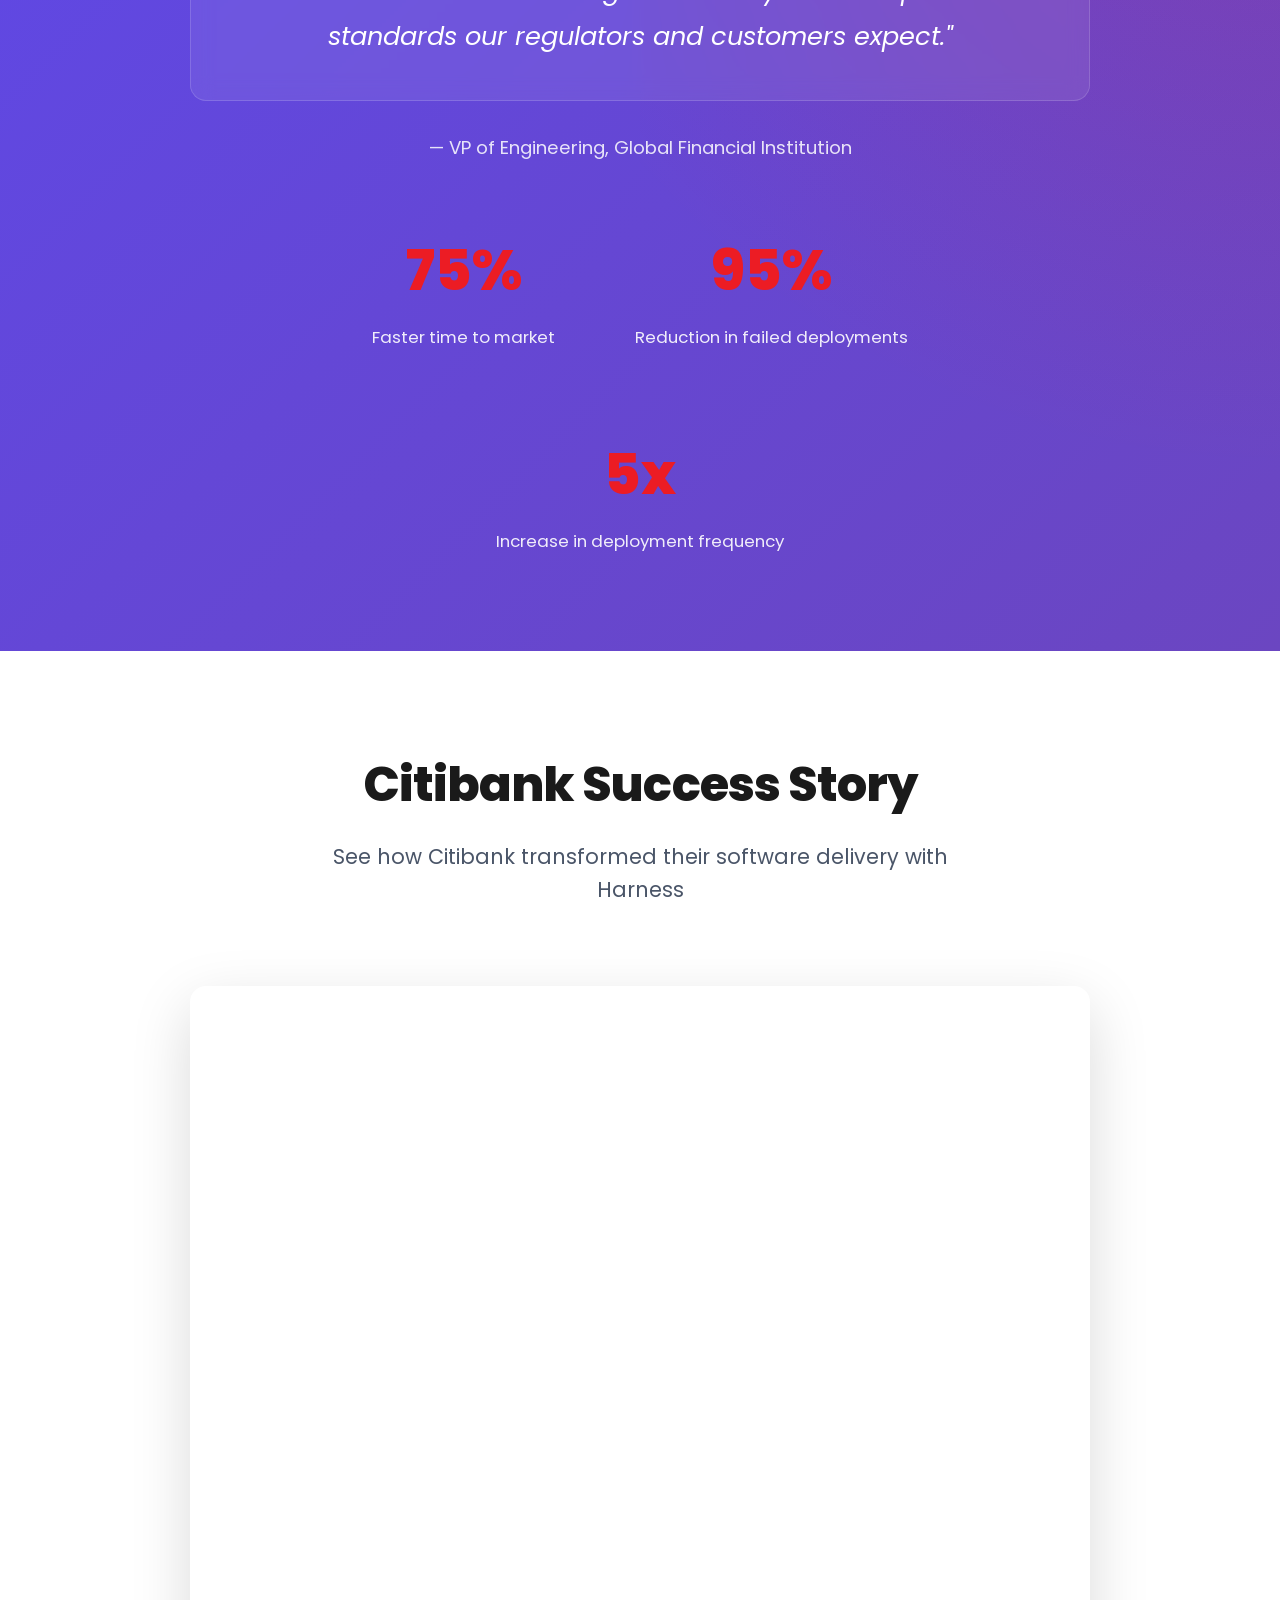
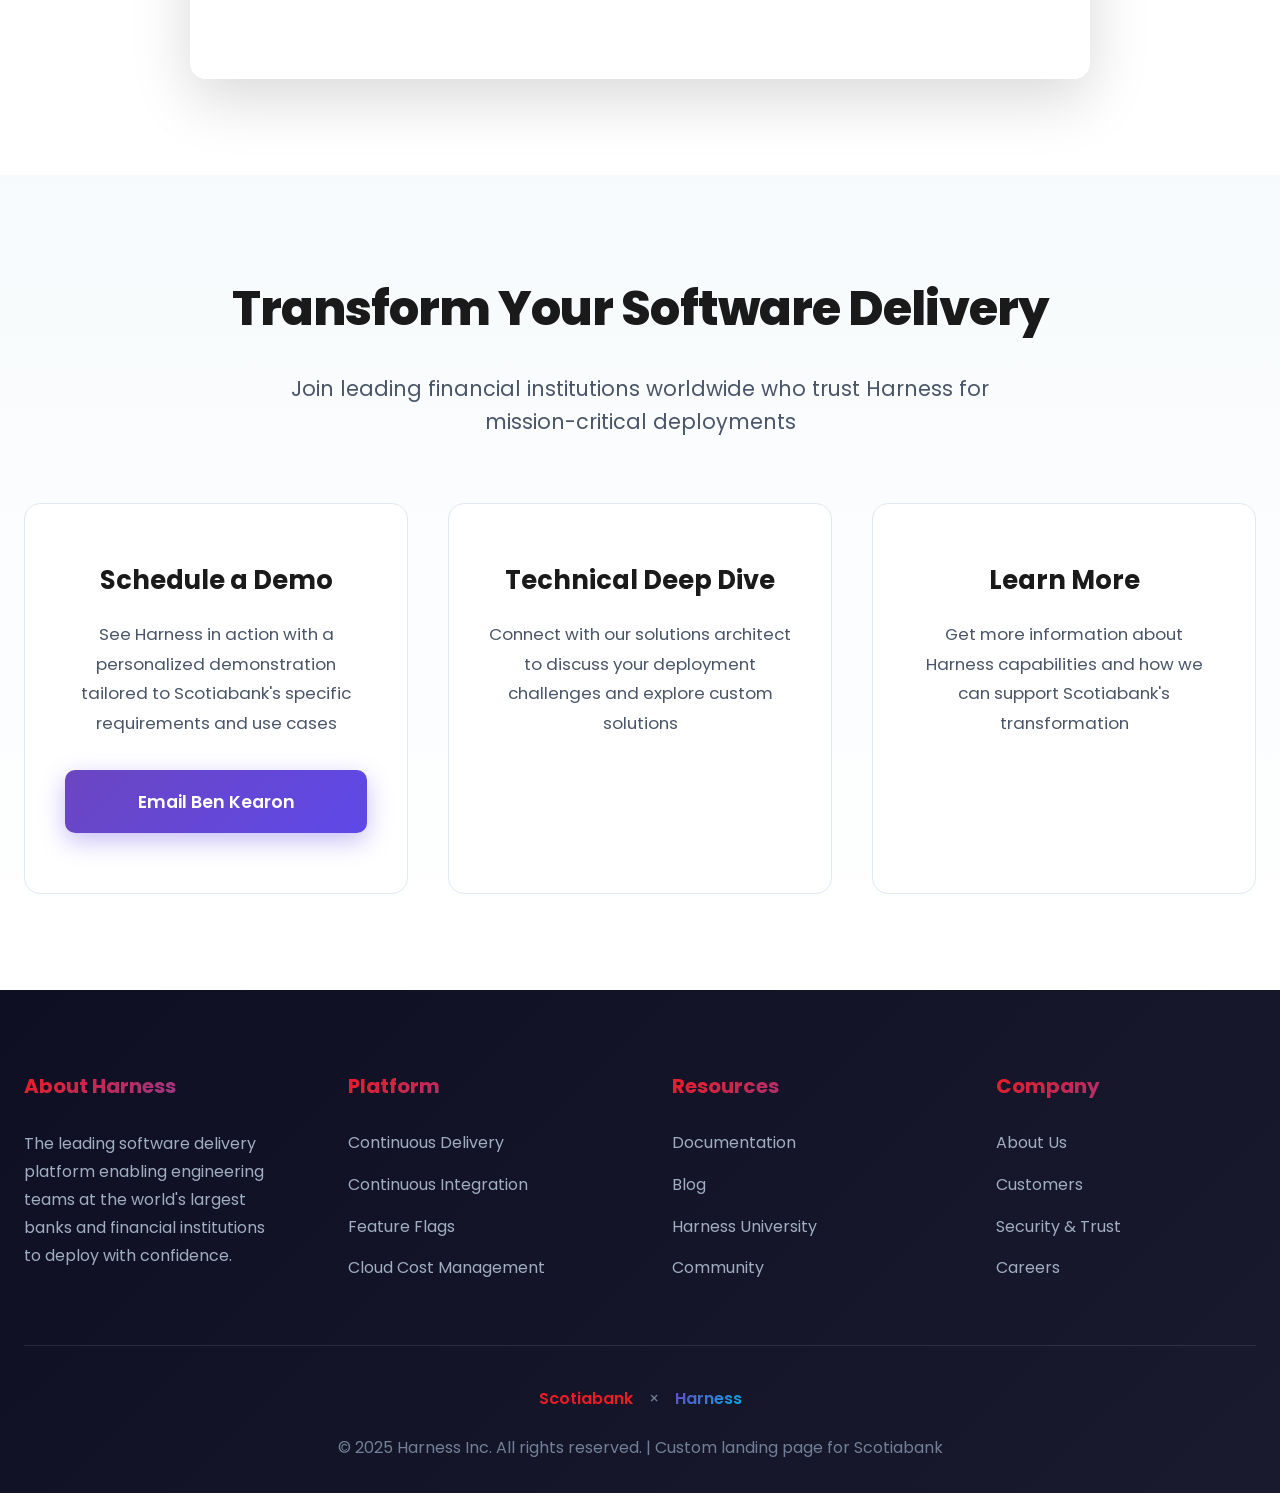
==== commit 573630c6: "Update platform features: Add Canary Deployments and Templatized Pipelines with screenshot placehold" ====
--- a/scotiabank-landing-page.html
+++ b/scotiabank-landing-page.html
@@ -471,6 +471,21 @@
     background: radial-gradient(circle, rgba(255, 255, 255, 0.1), transparent 70%);
 }
 
+.feature-screenshot {
+    background: linear-gradient(135deg, #f8f9fa 0%, #e9ecef 100%);
+    padding: 2rem;
+}
+
+.screenshot-img {
+    width: 100%;
+    height: auto;
+    border-radius: 12px;
+    box-shadow: 0 10px 30px rgba(0, 0, 0, 0.15);
+    display: block;
+    position: relative;
+    z-index: 1;
+}
+
 .visual-placeholder {
     color: white;
     font-size: 1.75rem;
@@ -940,49 +955,49 @@
             <div class="feature-showcase">
                 <div class="feature-item">
                     <div class="feature-content">
-                        <h3>Visual Pipeline Builder</h3>
-                        <p>Create sophisticated CI/CD pipelines with an intuitive drag-and-drop interface. Leverage templates for consistency while maintaining flexibility for unique requirements.</p>
+                        <h3>Canary Deployments</h3>
+                        <p>Deploy with confidence using progressive delivery strategies. Harness provides out-of-the-box canary and blue/green deployments with automated traffic shifting and instant rollback capabilities.</p>
                         <ul class="feature-list">
-                            <li>Drag-and-drop pipeline designer</li>
-                            <li>Reusable templates and workflows</li>
-                            <li>Native GitOps integration</li>
-                            <li>Multi-stage approval gates</li>
+                            <li>Automated canary analysis with no scripting</li>
+                            <li>Progressive traffic shifting based on metrics</li>
+                            <li>Instant automated rollback on failures</li>
+                            <li>Support for Kubernetes, VMs, and serverless</li>
                         </ul>
                     </div>
-                    <div class="feature-visual">
-                        <div class="visual-placeholder">Pipeline Orchestration</div>
+                    <div class="feature-visual feature-screenshot">
+                        <img src="https://via.placeholder.com/800x500/6B46C1/FFFFFF?text=Canary+Deployment+Screenshot" alt="Harness Canary Deployment Dashboard" class="screenshot-img">
                     </div>
                 </div>
 
                 <div class="feature-item reverse">
                     <div class="feature-content">
+                        <h3>Templatized Pipelines</h3>
+                        <p>Build once, reuse everywhere. Create standardized pipeline templates that ensure consistency across teams while allowing flexibility for specific use cases. Reduce maintenance by 70%.</p>
+                        <ul class="feature-list">
+                            <li>Reusable templates across all environments</li>
+                            <li>Version control and change tracking</li>
+                            <li>Input sets for runtime customization</li>
+                            <li>Organization-wide template library</li>
+                        </ul>
+                    </div>
+                    <div class="feature-visual feature-screenshot">
+                        <img src="https://via.placeholder.com/800x500/5E48E8/FFFFFF?text=Pipeline+Templates+Screenshot" alt="Harness Pipeline Templates" class="screenshot-img">
+                    </div>
+                </div>
+
+                <div class="feature-item">
+                    <div class="feature-content">
                         <h3>Continuous Verification</h3>
-                        <p>Harness automatically verifies every deployment using machine learning analysis of logs, metrics, and APM data to catch issues before they impact customers.</p>
+                        <p>Harness automatically verifies every deployment using machine learning analysis of logs, metrics, and APM data from Dynatrace and Splunk. Catch issues before they impact customers.</p>
                         <ul class="feature-list">
                             <li>ML-powered anomaly detection</li>
                             <li>Automated health scoring</li>
-                            <li>Integration with Datadog, New Relic, Dynatrace</li>
+                            <li>Dynatrace and Splunk integration</li>
                             <li>Automated rollback on failure</li>
                         </ul>
                     </div>
-                    <div class="feature-visual">
-                        <div class="visual-placeholder">AI-Driven Verification</div>
-                    </div>
-                </div>
-
-                <div class="feature-item">
-                    <div class="feature-content">
-                        <h3>Enterprise Governance</h3>
-                        <p>Meet the strictest regulatory requirements with comprehensive audit logging, RBAC, and policy enforcement built into every step of the delivery process.</p>
-                        <ul class="feature-list">
-                            <li>Immutable audit trails</li>
-                            <li>Granular RBAC and SSO</li>
-                            <li>OPA policy enforcement</li>
-                            <li>Compliance dashboards and reports</li>
-                        </ul>
-                    </div>
-                    <div class="feature-visual">
-                        <div class="visual-placeholder">Compliance & Security</div>
+                    <div class="feature-visual feature-screenshot">
+                        <img src="https://via.placeholder.com/800x500/EC1C24/FFFFFF?text=Continuous+Verification+Screenshot" alt="Harness Continuous Verification Dashboard" class="screenshot-img">
                     </div>
                 </div>
             </div>
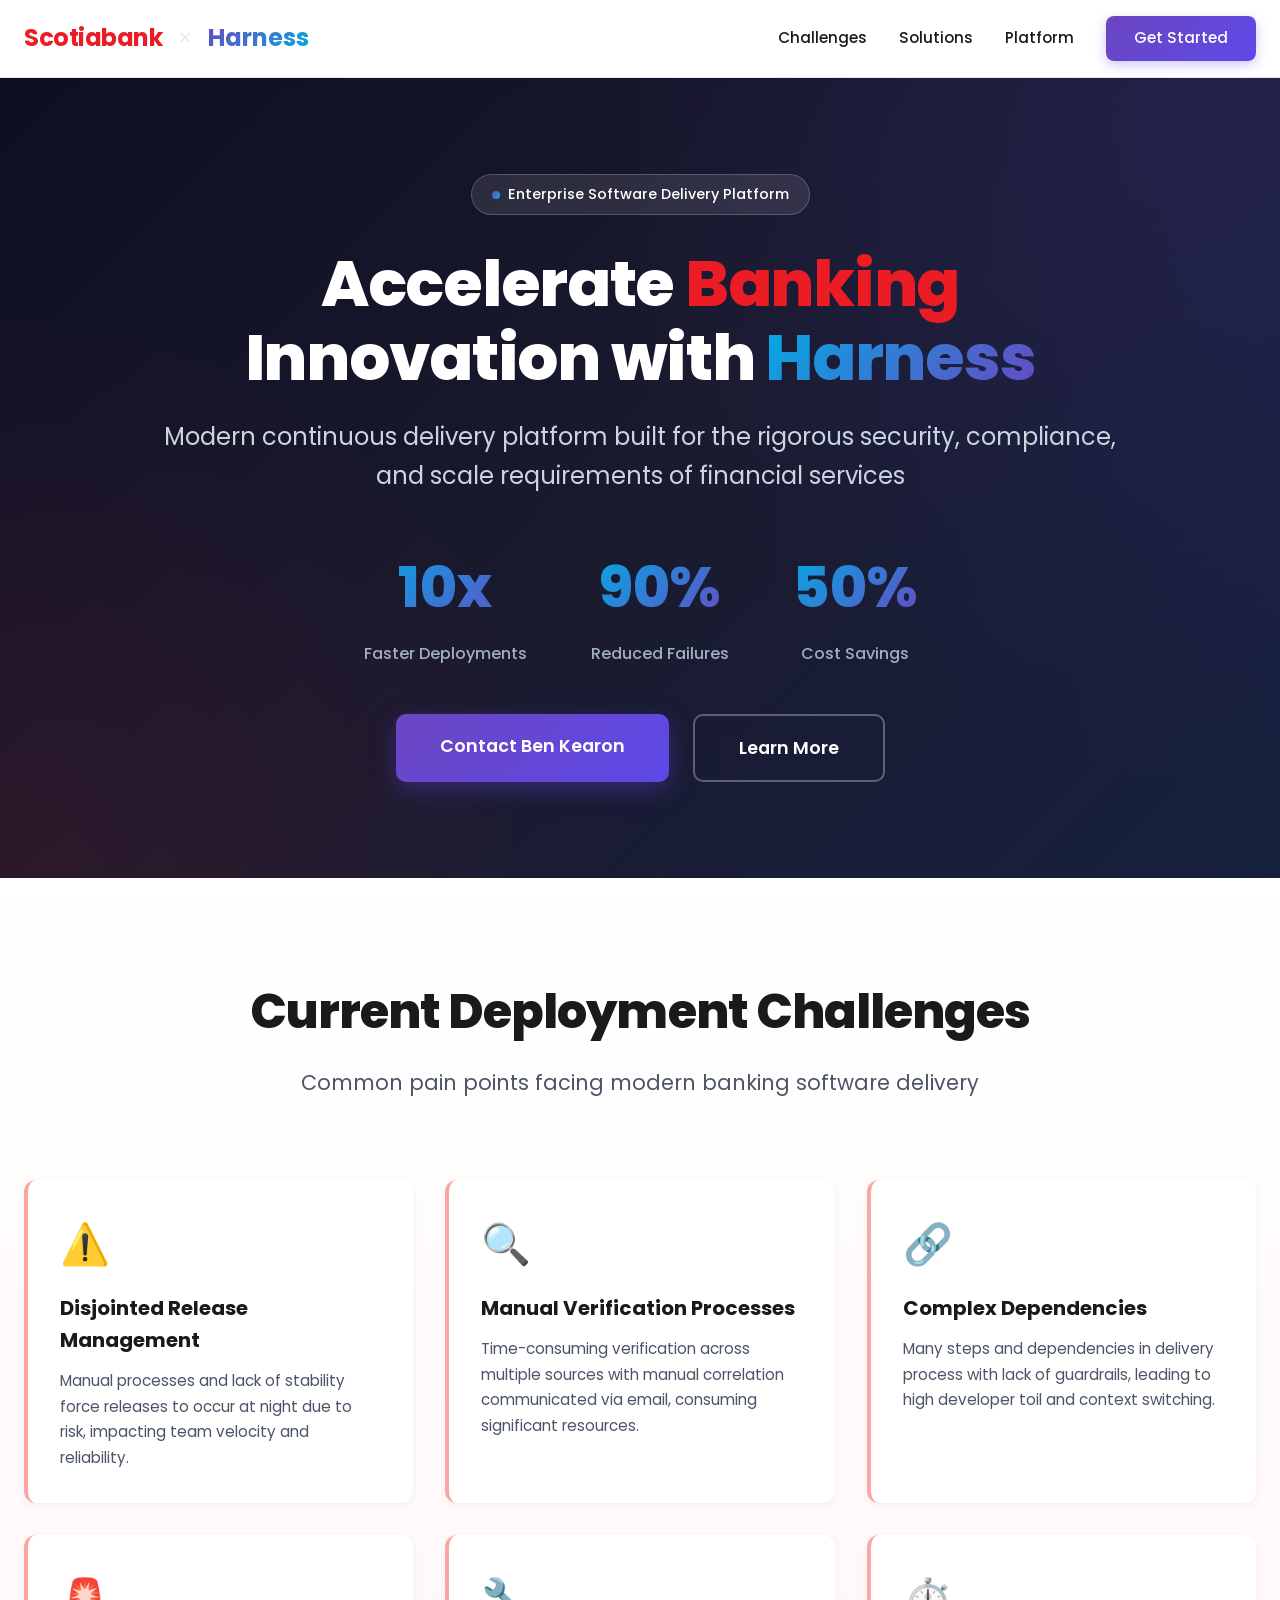
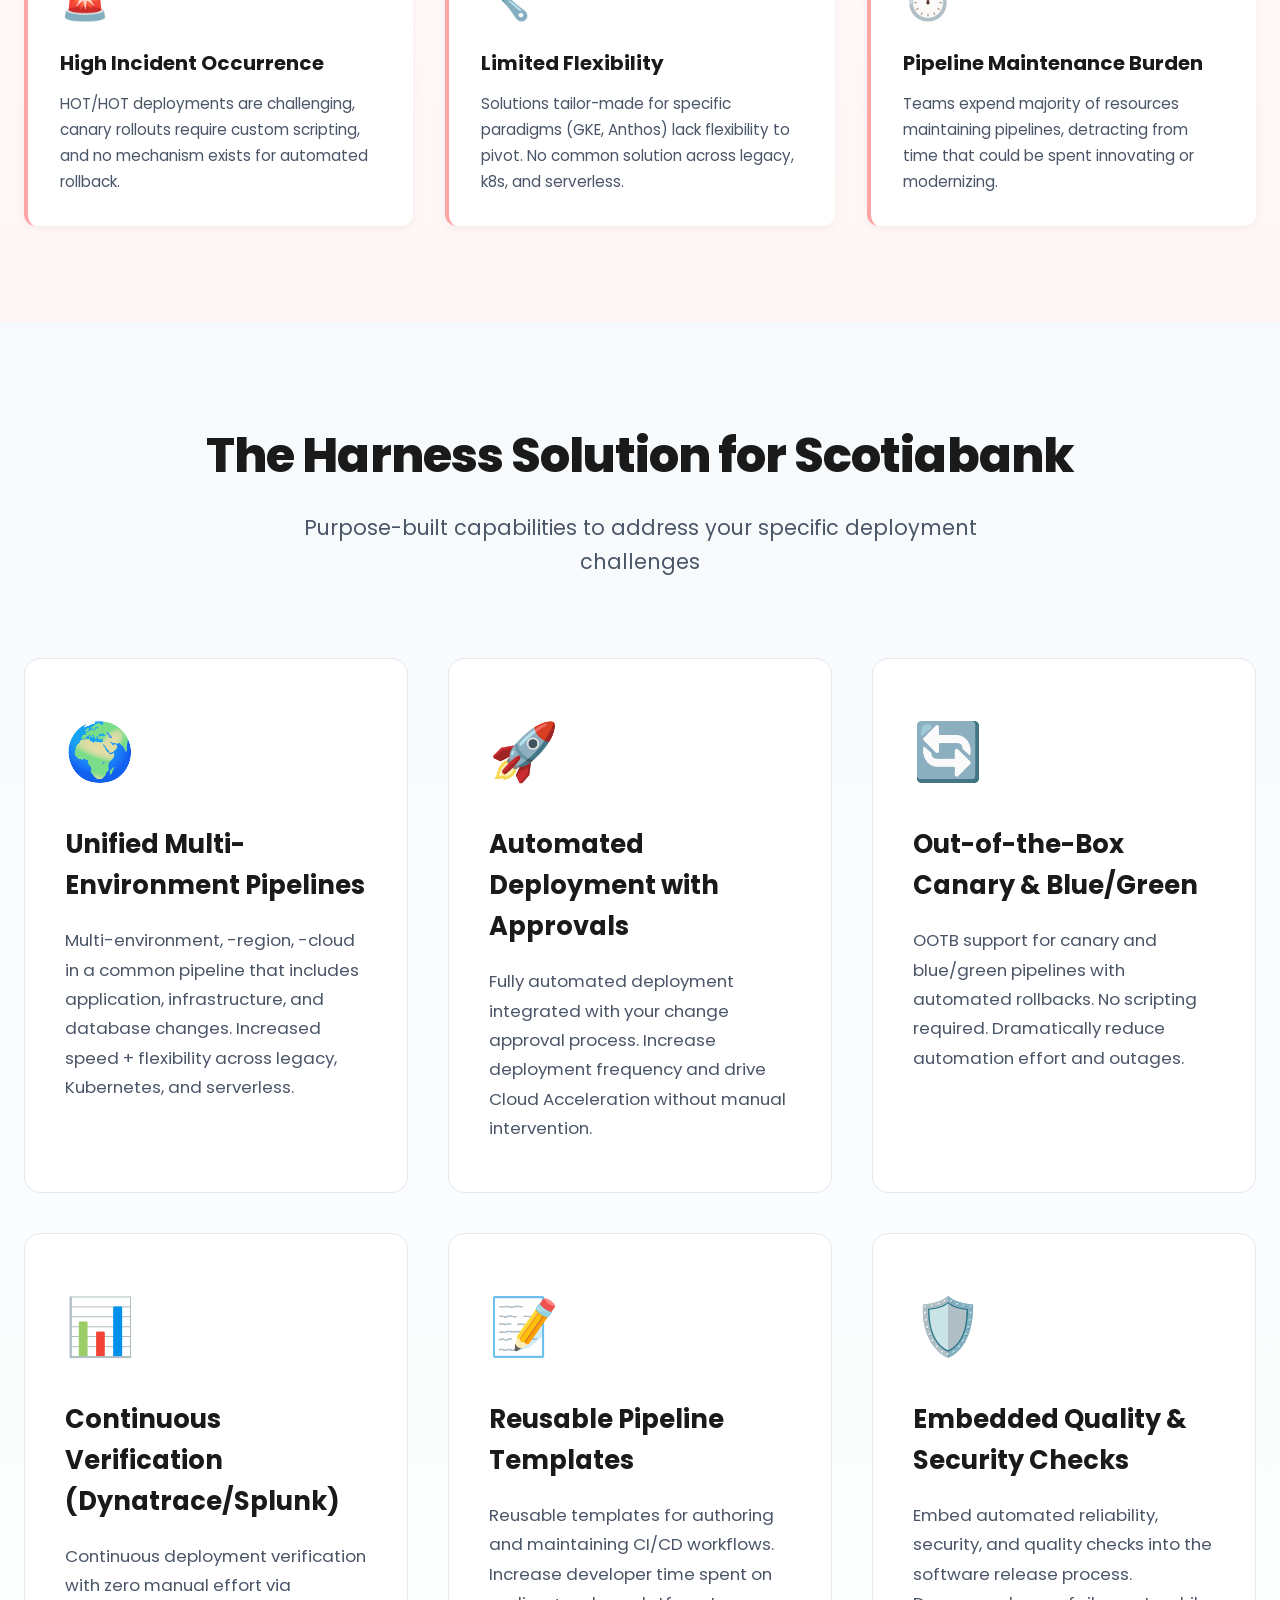
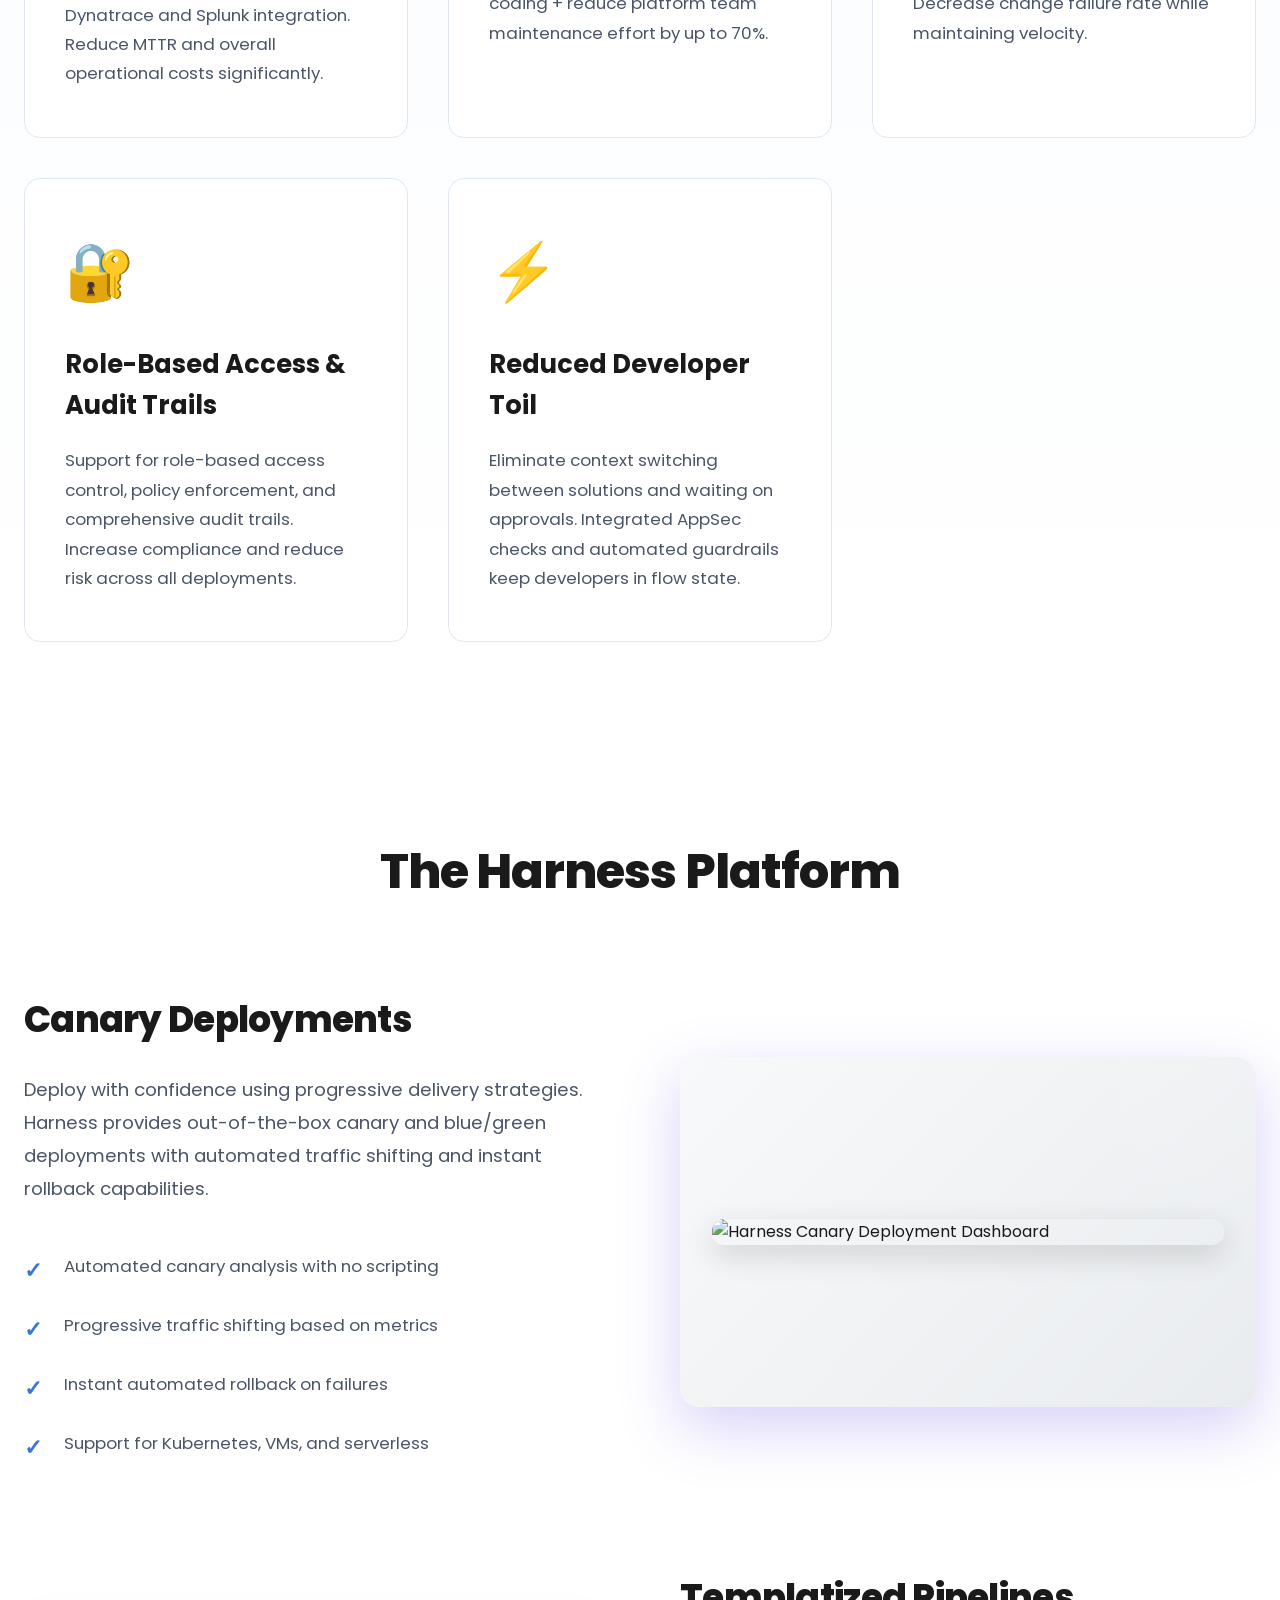
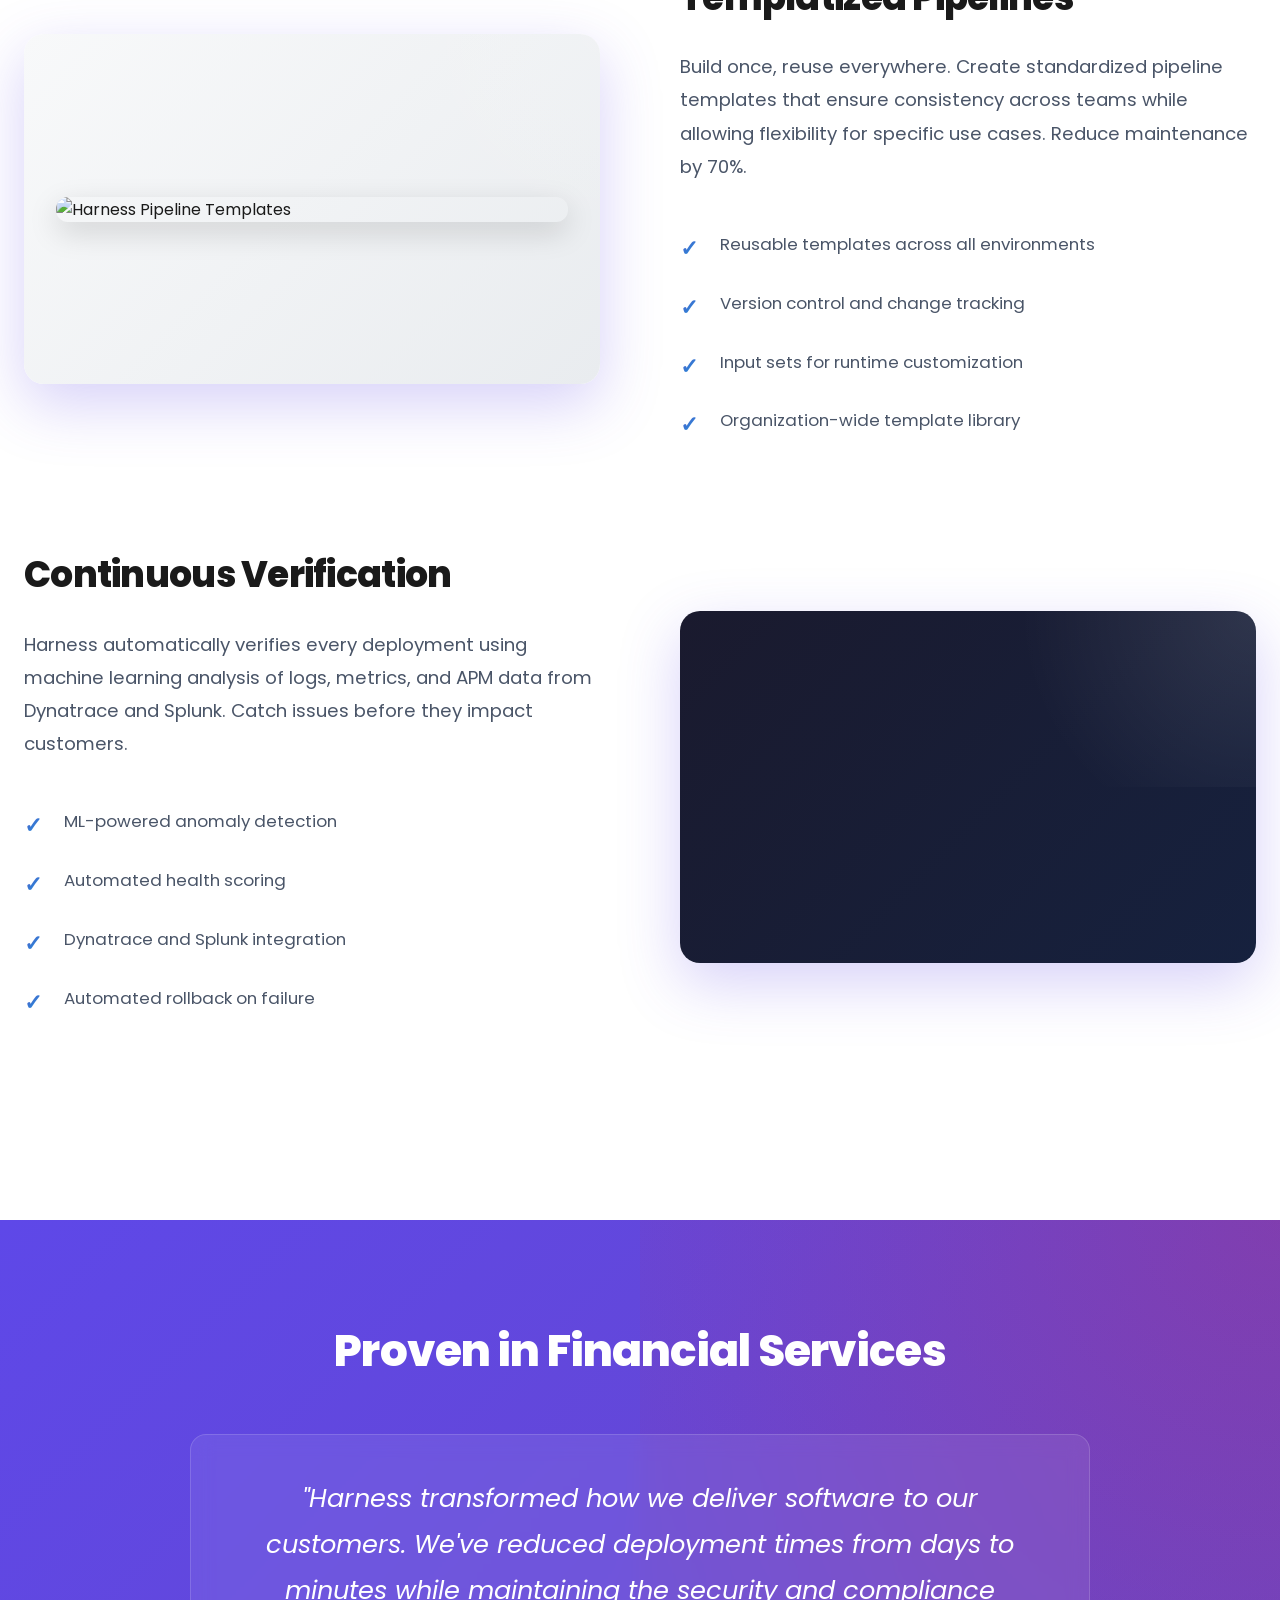
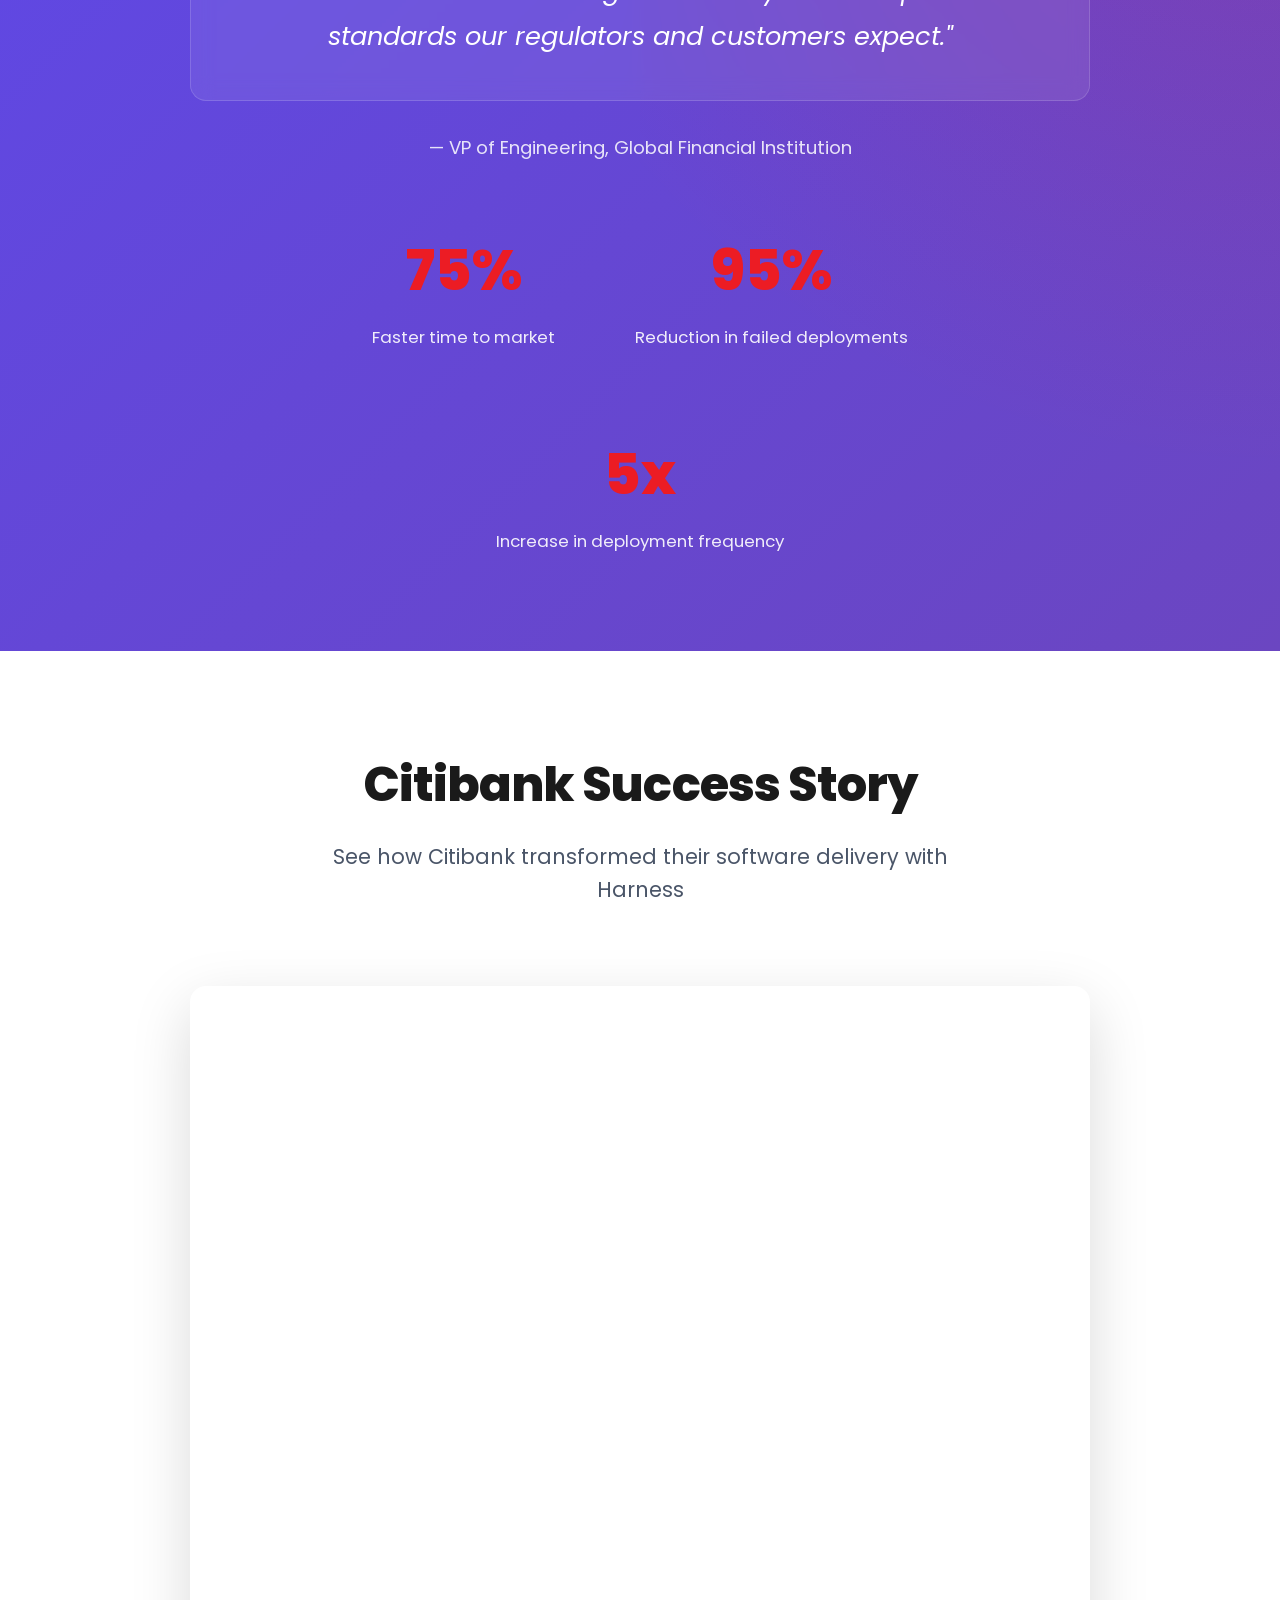
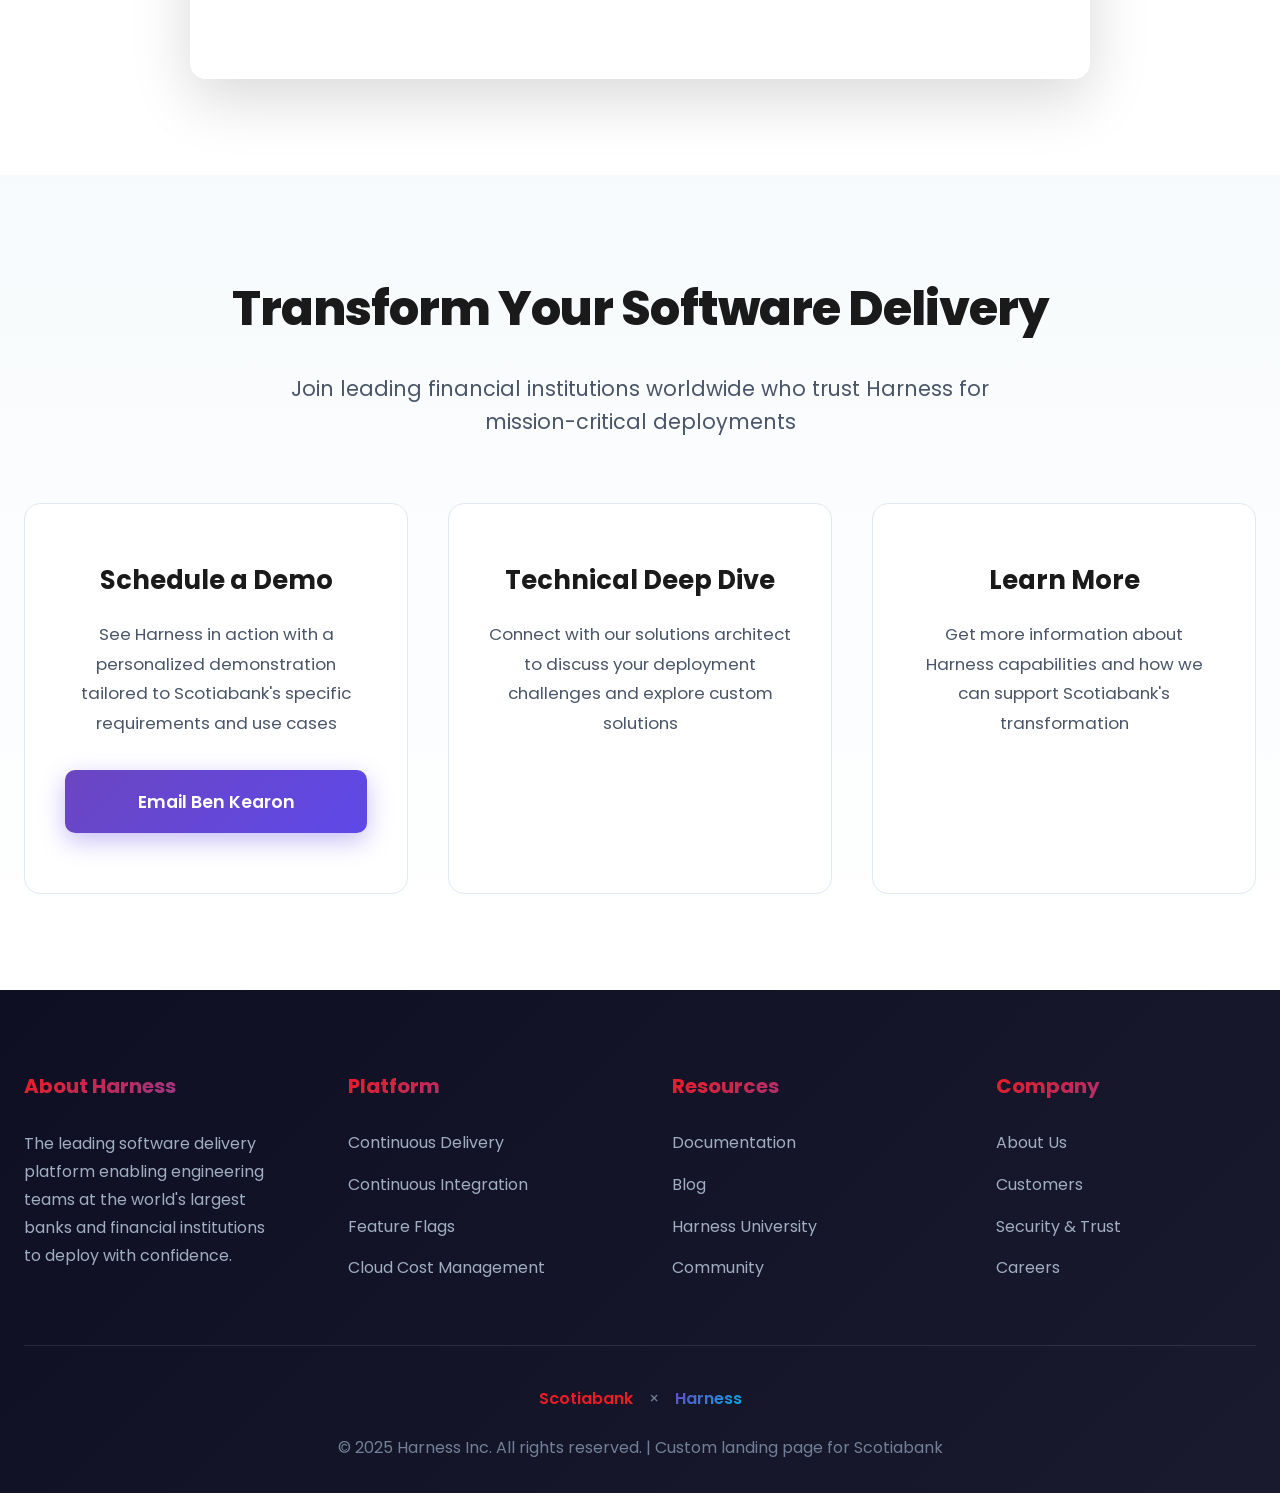
==== commit 8e8a6035: "Replace Continuous Verification screenshot with embedded YouTube demo video Changes: - Replaced stat" ====
--- a/scotiabank-landing-page.html
+++ b/scotiabank-landing-page.html
@@ -486,6 +486,30 @@
     z-index: 1;
 }
 
+.feature-video {
+    background: linear-gradient(135deg, #1a1a2e 0%, #16213e 100%);
+    padding: 2rem;
+}
+
+.feature-video-container {
+    position: relative;
+    padding-bottom: 56.25%;
+    height: 0;
+    overflow: hidden;
+    border-radius: 12px;
+    box-shadow: 0 10px 30px rgba(0, 0, 0, 0.3);
+}
+
+.feature-video-container iframe {
+    position: absolute;
+    top: 0;
+    left: 0;
+    width: 100%;
+    height: 100%;
+    border: 0;
+    border-radius: 12px;
+}
+
 .visual-placeholder {
     color: white;
     font-size: 1.75rem;
@@ -996,8 +1020,15 @@
                             <li>Automated rollback on failure</li>
                         </ul>
                     </div>
-                    <div class="feature-visual feature-screenshot">
-                        <img src="https://via.placeholder.com/800x500/EC1C24/FFFFFF?text=Continuous+Verification+Screenshot" alt="Harness Continuous Verification Dashboard" class="screenshot-img">
+                    <div class="feature-visual feature-video">
+                        <div class="feature-video-container">
+                            <iframe
+                                src="https://www.youtube.com/embed/bp8GXAT_SqM"
+                                title="Harness Continuous Verification Demo"
+                                allow="accelerometer; autoplay; clipboard-write; encrypted-media; gyroscope; picture-in-picture"
+                                allowfullscreen>
+                            </iframe>
+                        </div>
                     </div>
                 </div>
             </div>
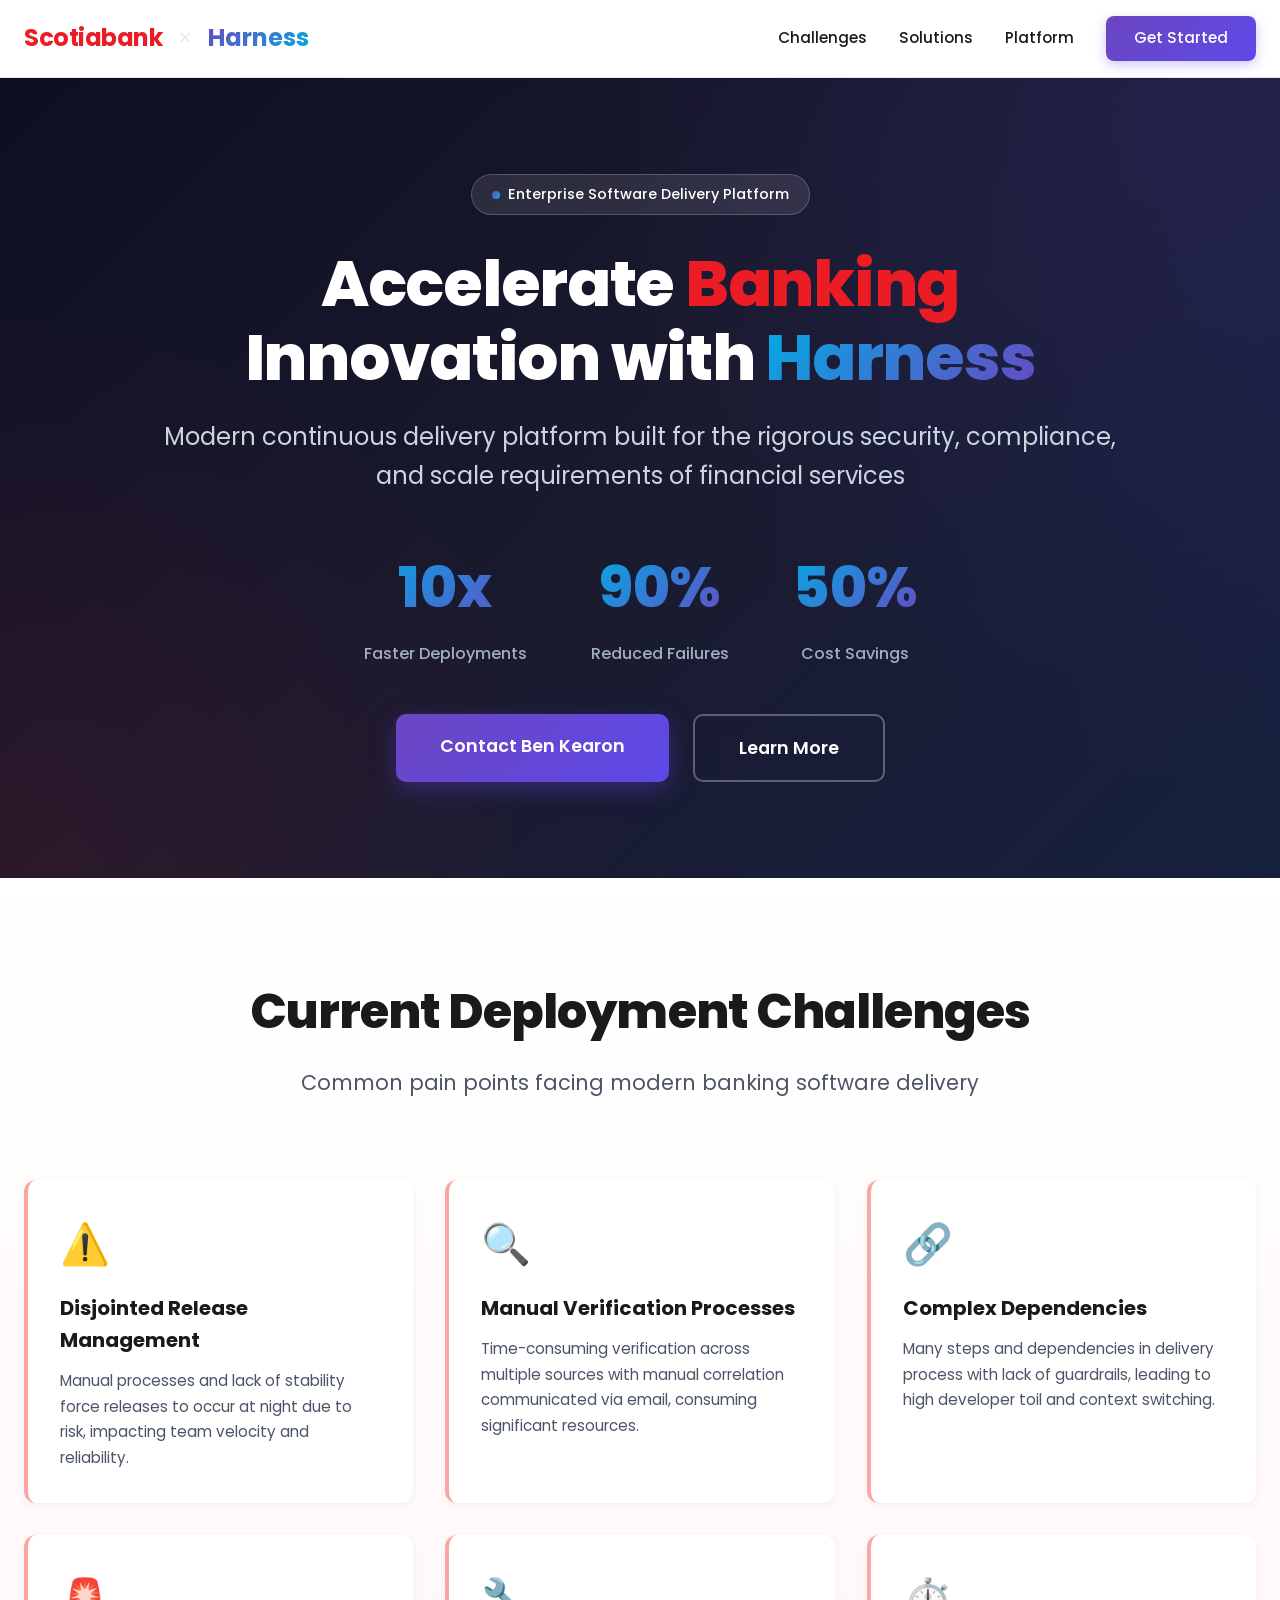
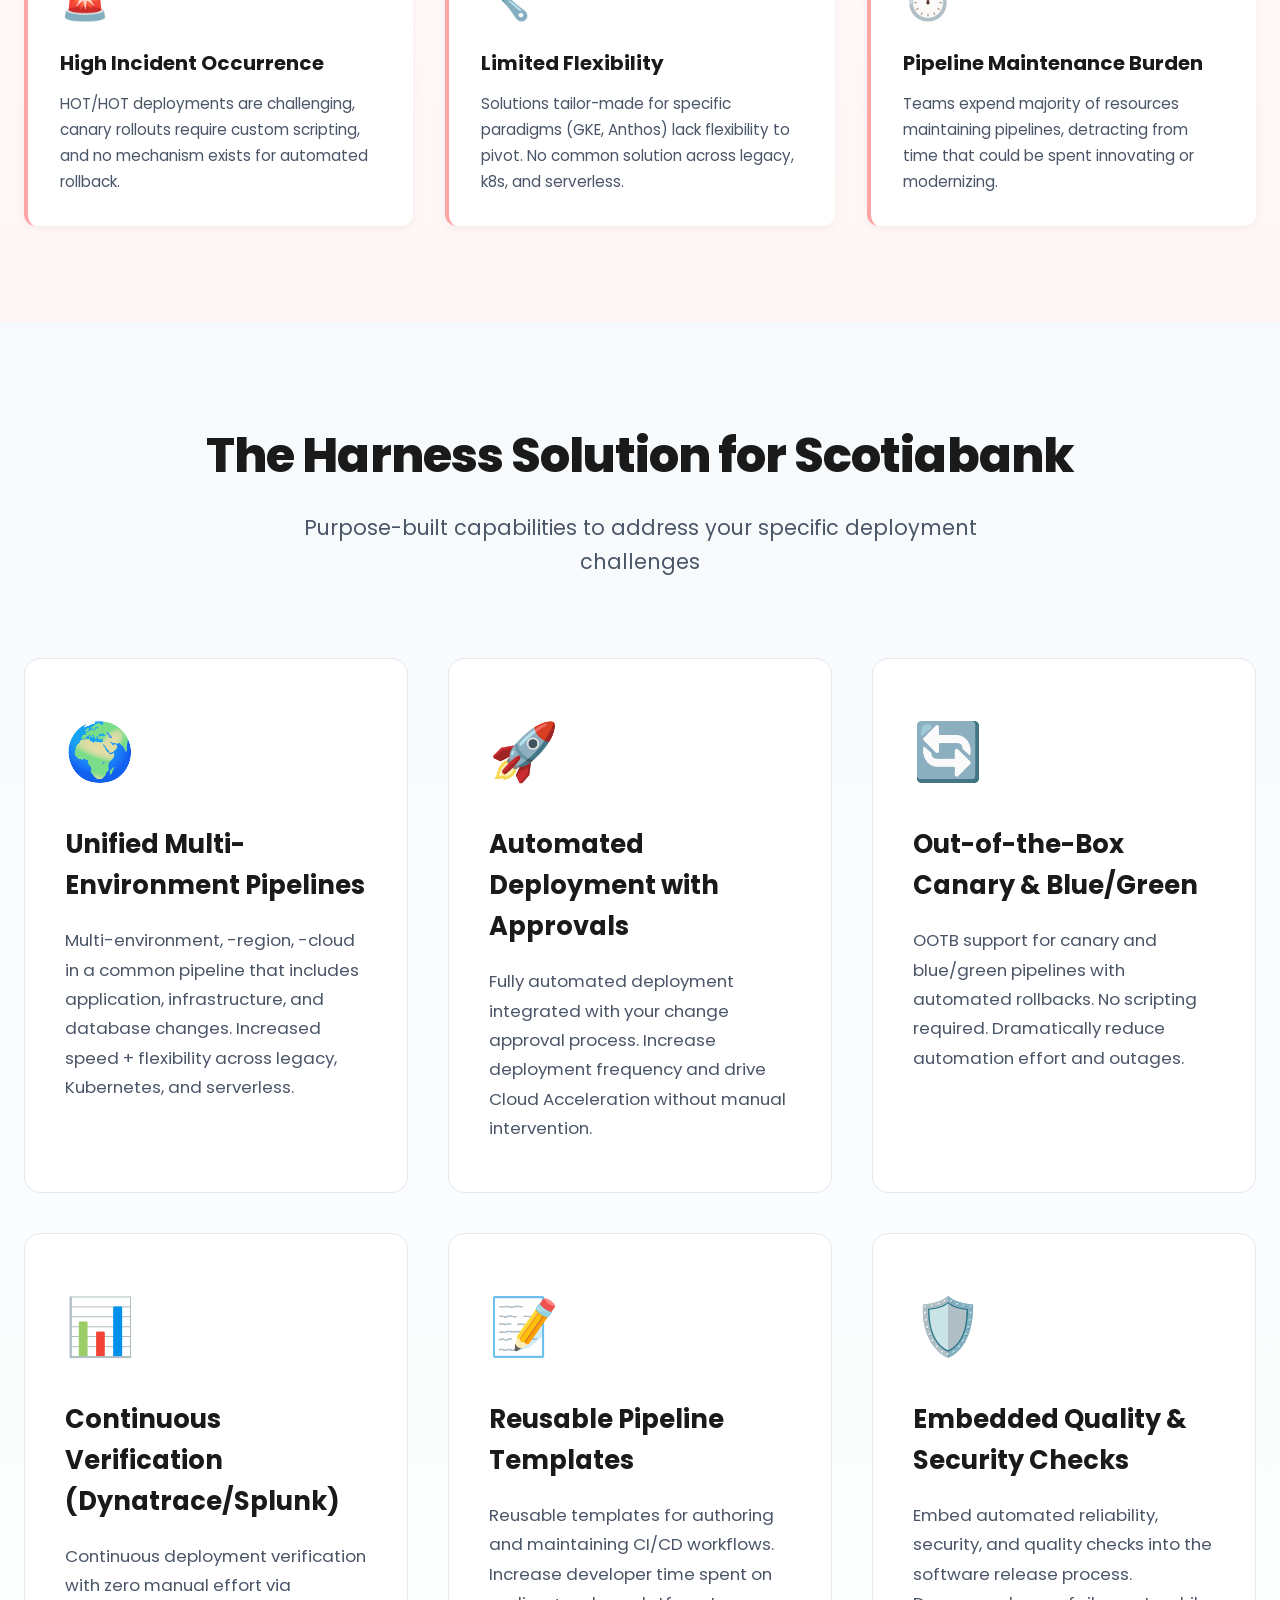
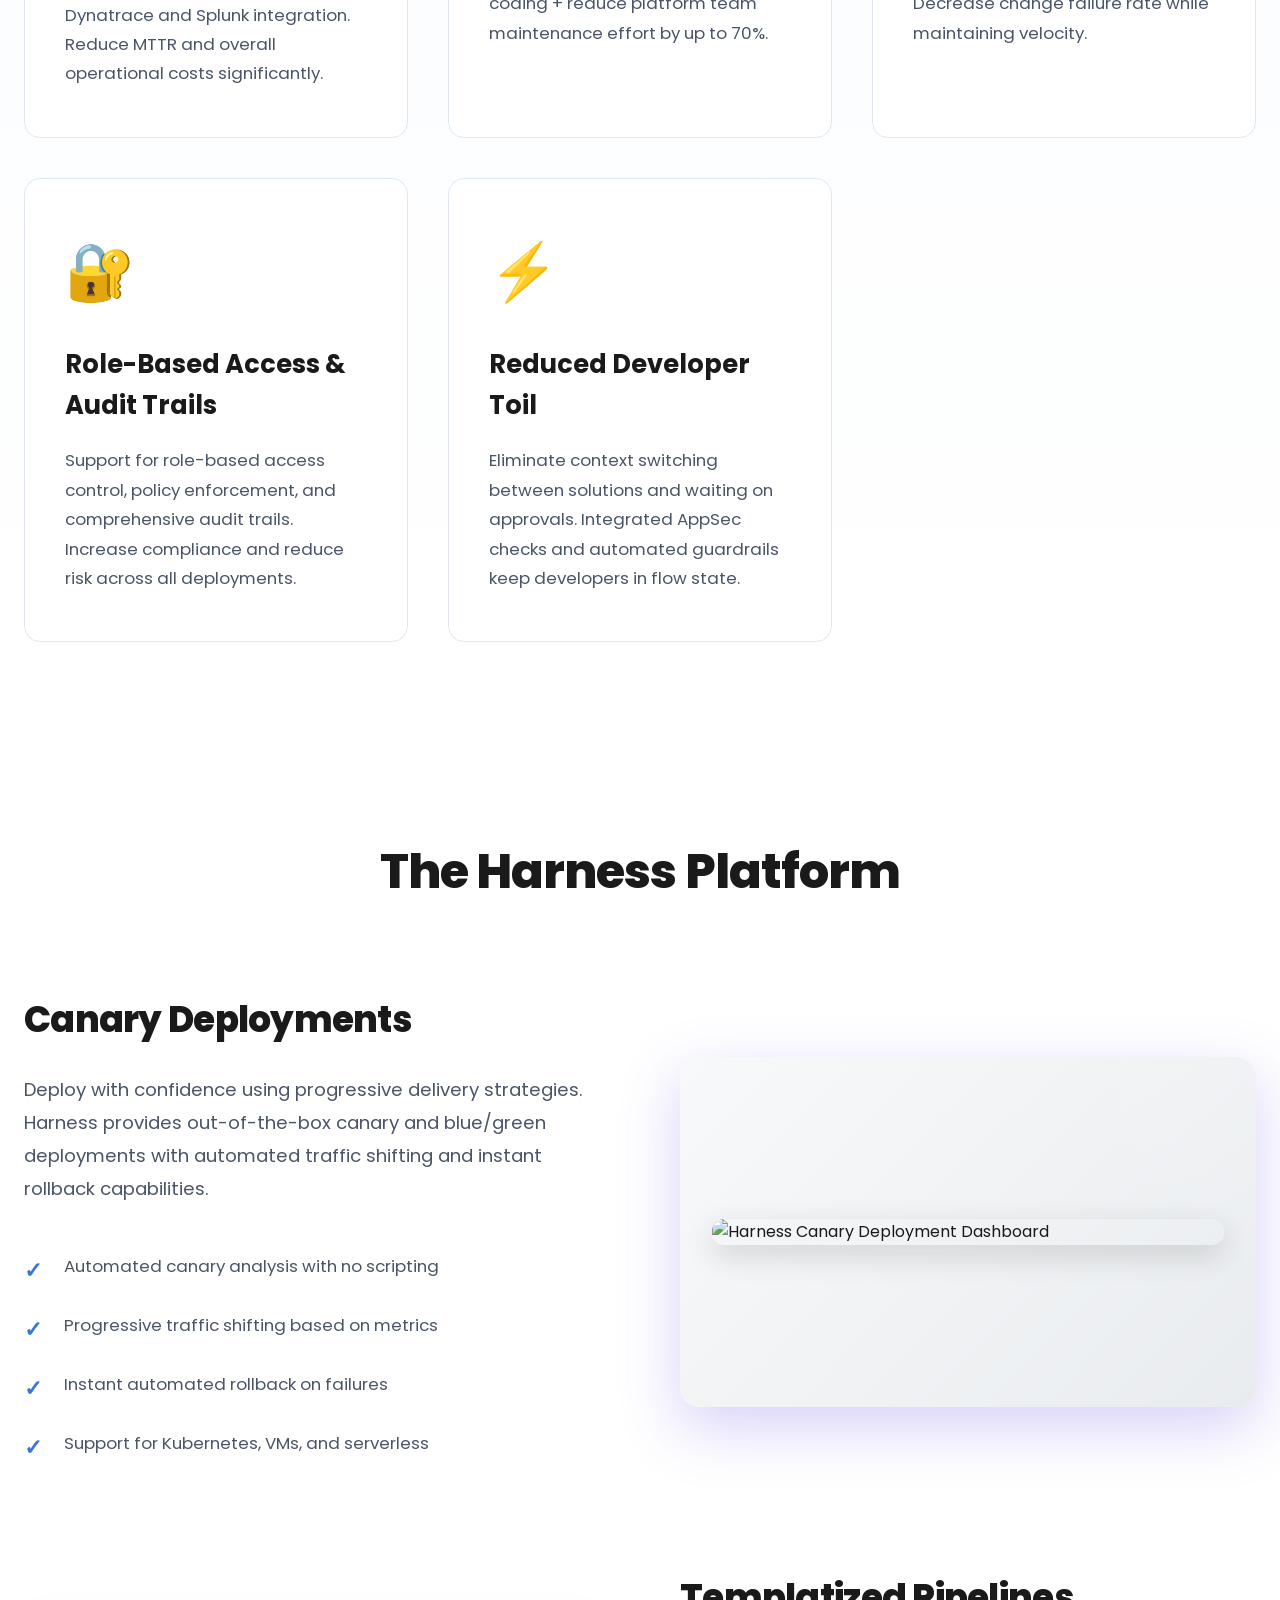
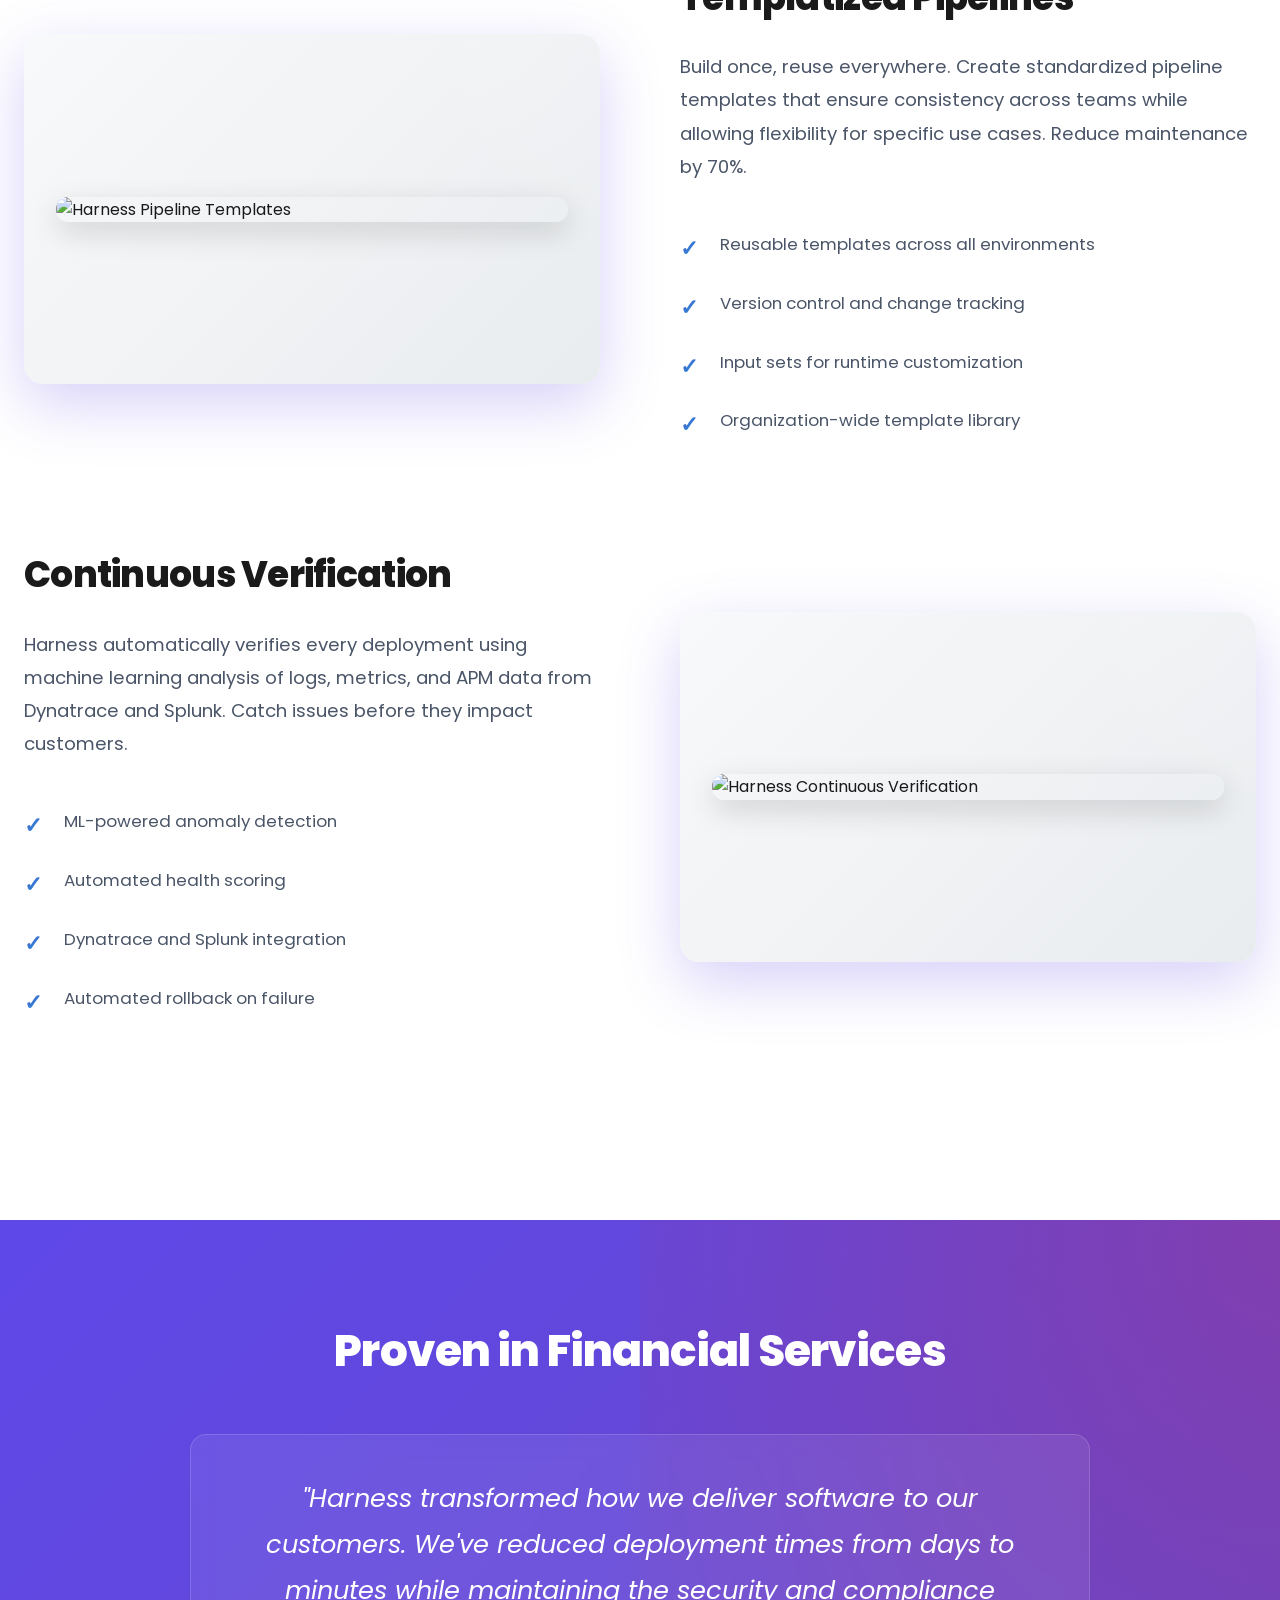
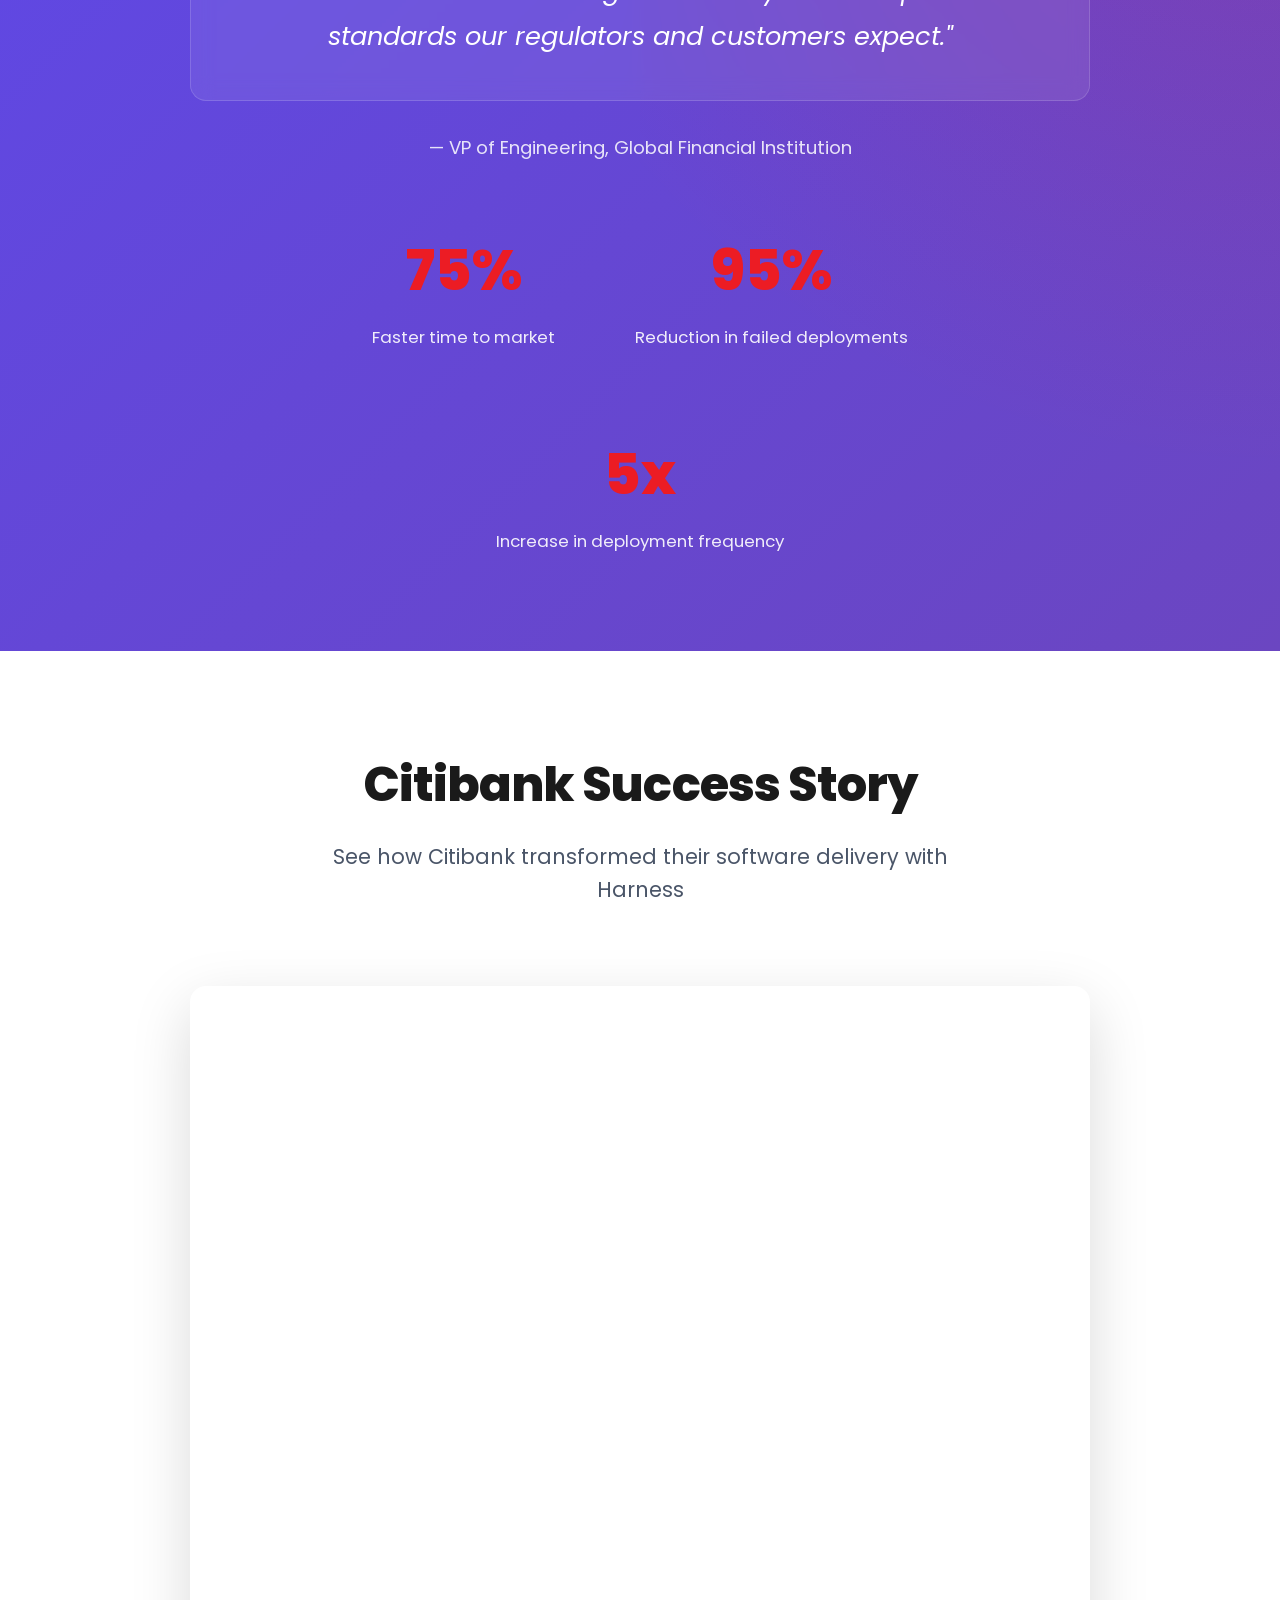
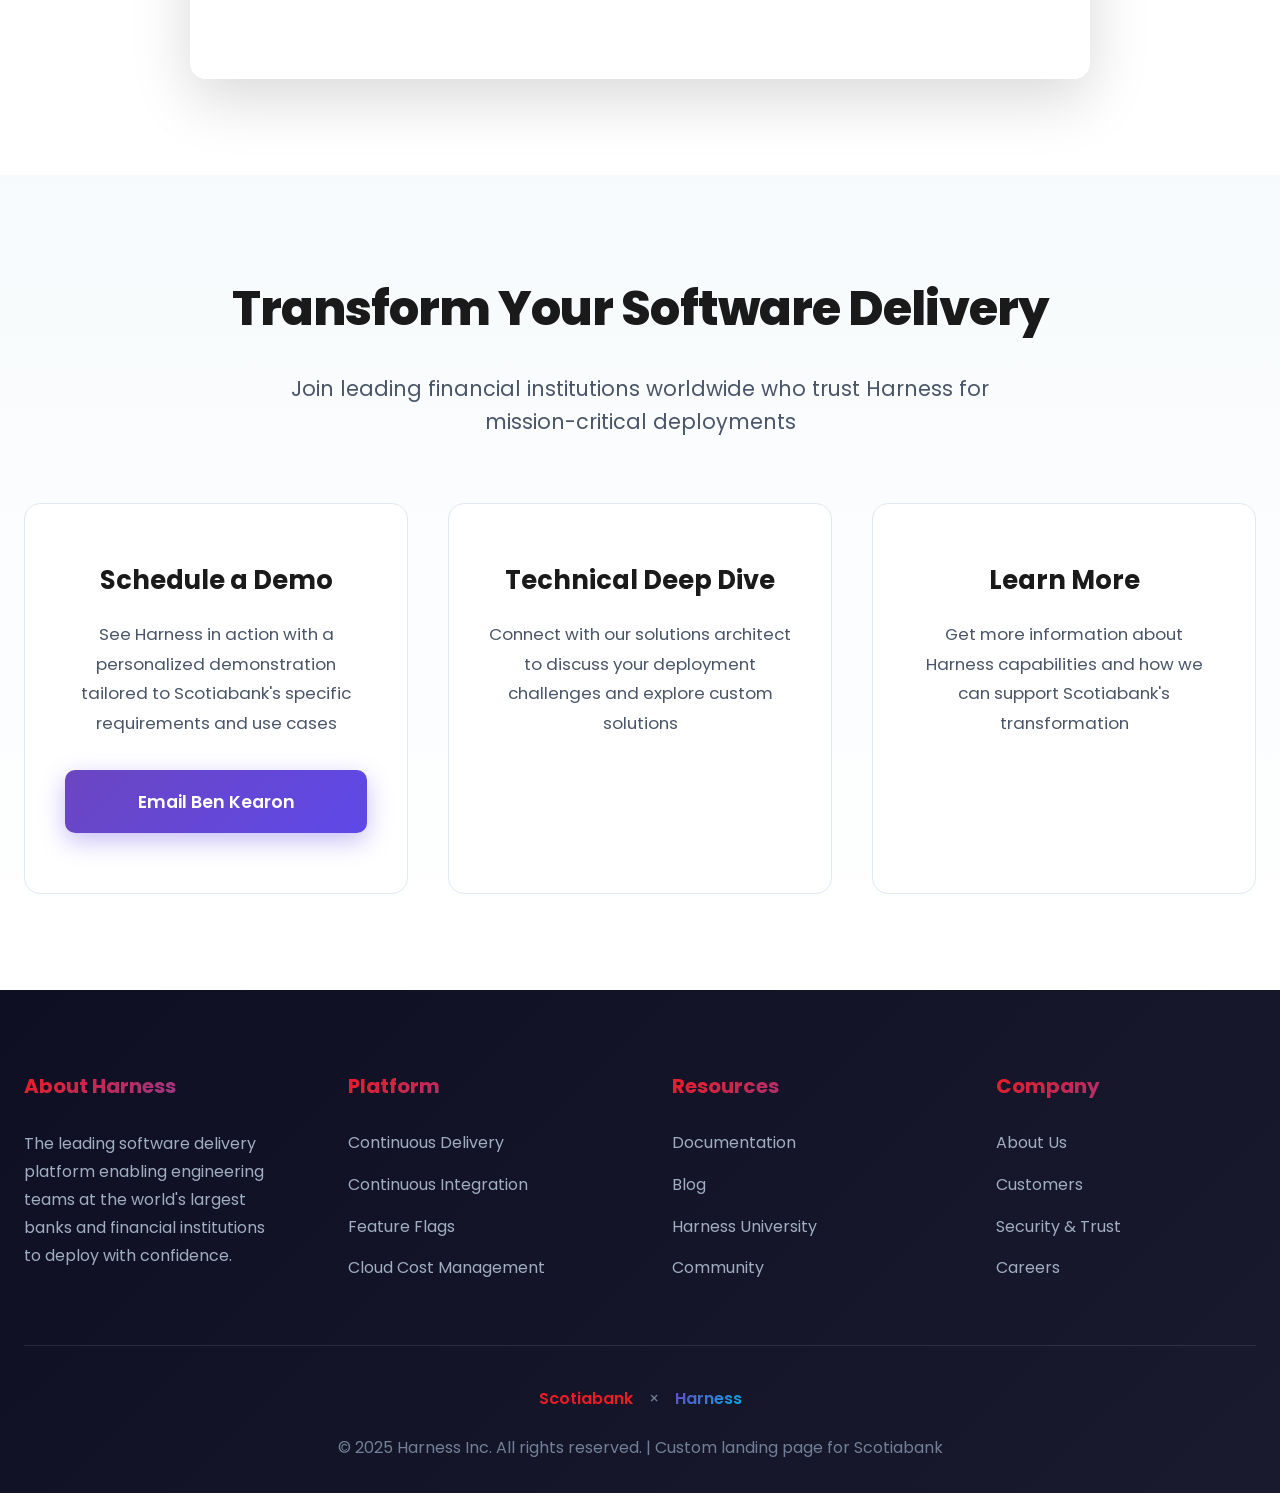
==== commit e3eb44b4: "Update platform feature images with Harness screenshots - Replace Canary Deployments placeholder wit" ====
--- a/scotiabank-landing-page.html
+++ b/scotiabank-landing-page.html
@@ -989,7 +989,7 @@
                         </ul>
                     </div>
                     <div class="feature-visual feature-screenshot">
-                        <img src="https://via.placeholder.com/800x500/6B46C1/FFFFFF?text=Canary+Deployment+Screenshot" alt="Harness Canary Deployment Dashboard" class="screenshot-img">
+                        <img src="https://cdn.prod.website-files.com/6222ca42ea87e1bd1aa1d10c/6593c291ccedd2e9266a4fc4_cd-Failure%20Strategies-p-500.webp" alt="Harness Canary Deployment Dashboard" class="screenshot-img">
                     </div>
                 </div>
 
@@ -1005,7 +1005,7 @@
                         </ul>
                     </div>
                     <div class="feature-visual feature-screenshot">
-                        <img src="https://via.placeholder.com/800x500/5E48E8/FFFFFF?text=Pipeline+Templates+Screenshot" alt="Harness Pipeline Templates" class="screenshot-img">
+                        <img src="https://cdn.prod.website-files.com/6222ca42ea87e1bd1aa1d10c/659690a8c65c150504154a63_Streamline%20Configuration%20with%20Reuse-p-500.webp" alt="Harness Pipeline Templates" class="screenshot-img">
                     </div>
                 </div>
 
@@ -1020,15 +1020,8 @@
                             <li>Automated rollback on failure</li>
                         </ul>
                     </div>
-                    <div class="feature-visual feature-video">
-                        <div class="feature-video-container">
-                            <iframe
-                                src="https://www.youtube.com/embed/bp8GXAT_SqM"
-                                title="Harness Continuous Verification Demo"
-                                allow="accelerometer; autoplay; clipboard-write; encrypted-media; gyroscope; picture-in-picture"
-                                allowfullscreen>
-                            </iframe>
-                        </div>
+                    <div class="feature-visual feature-screenshot">
+                        <img src="https://cdn.prod.website-files.com/6222ca42ea87e1bd1aa1d10c/6557d32f05bb4801bfe9968a_cd_ai_action%20.webp" alt="Harness Continuous Verification" class="screenshot-img">
                     </div>
                 </div>
             </div>
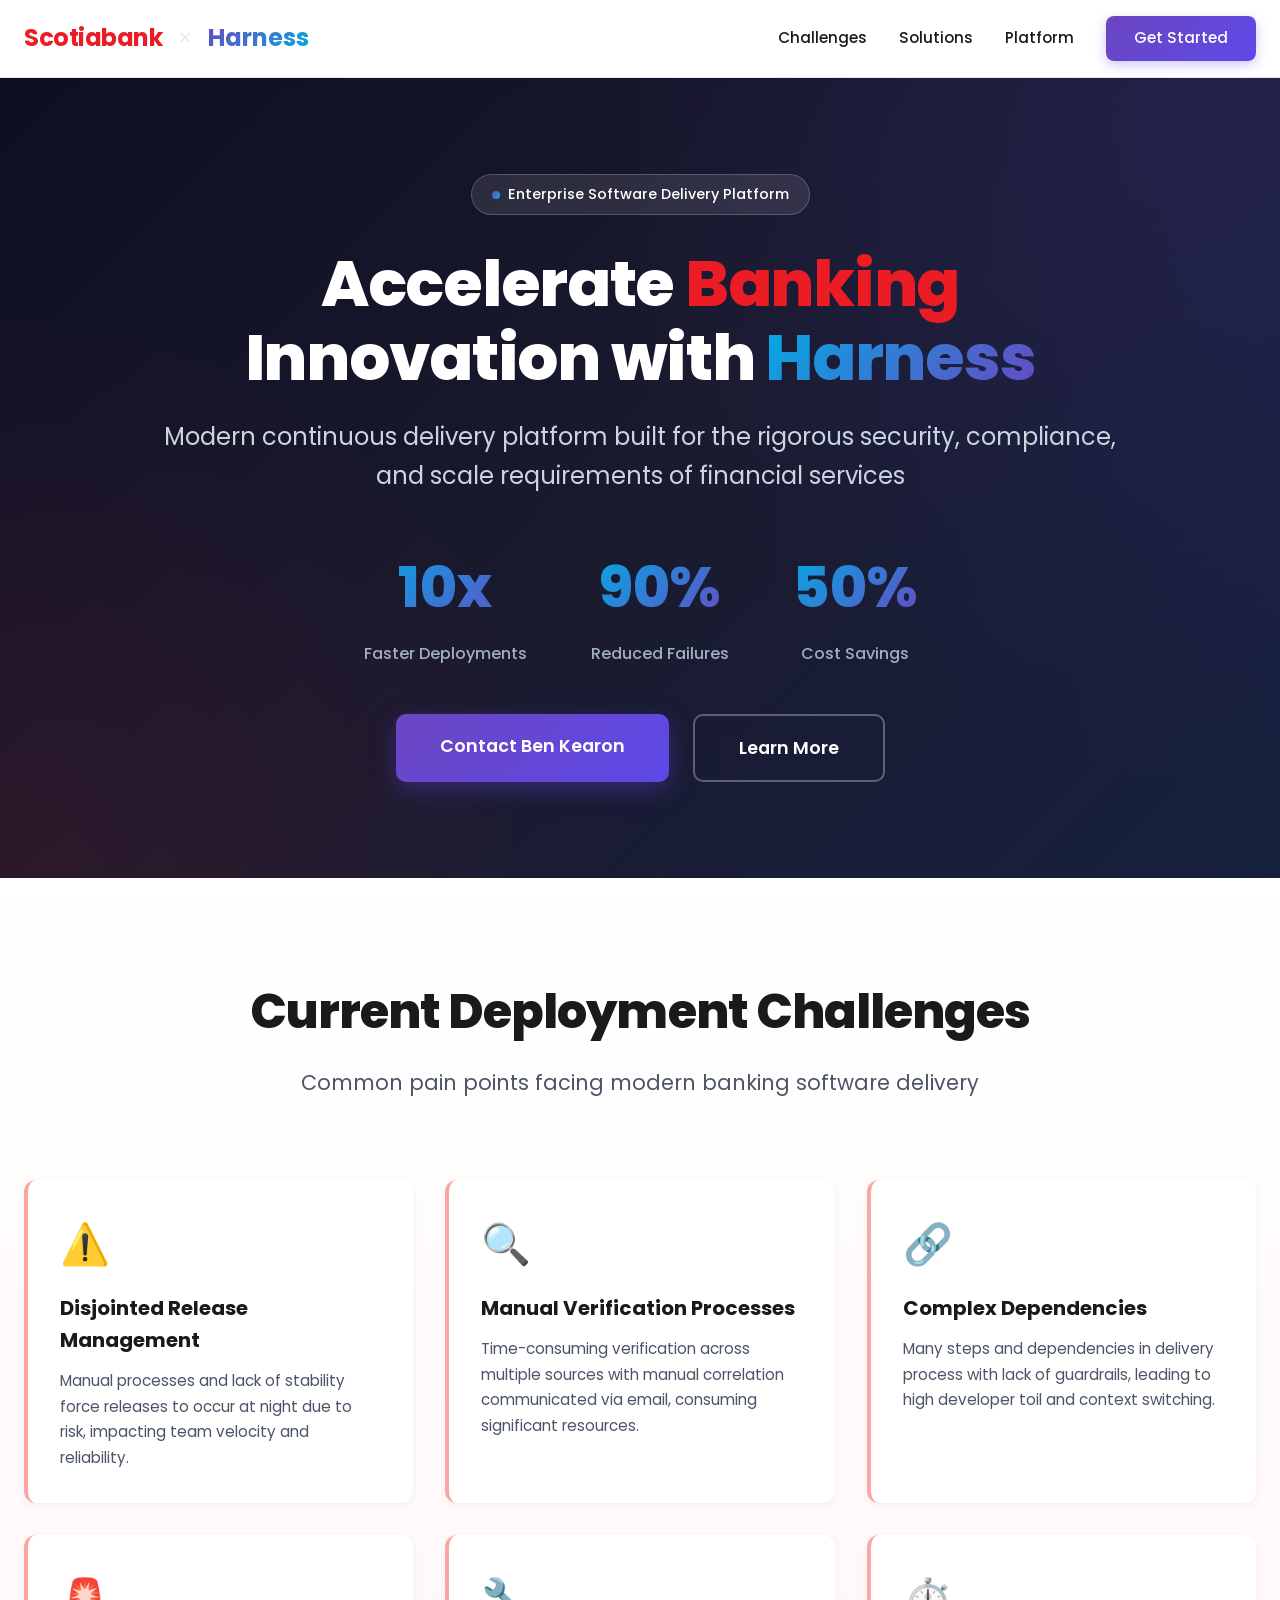
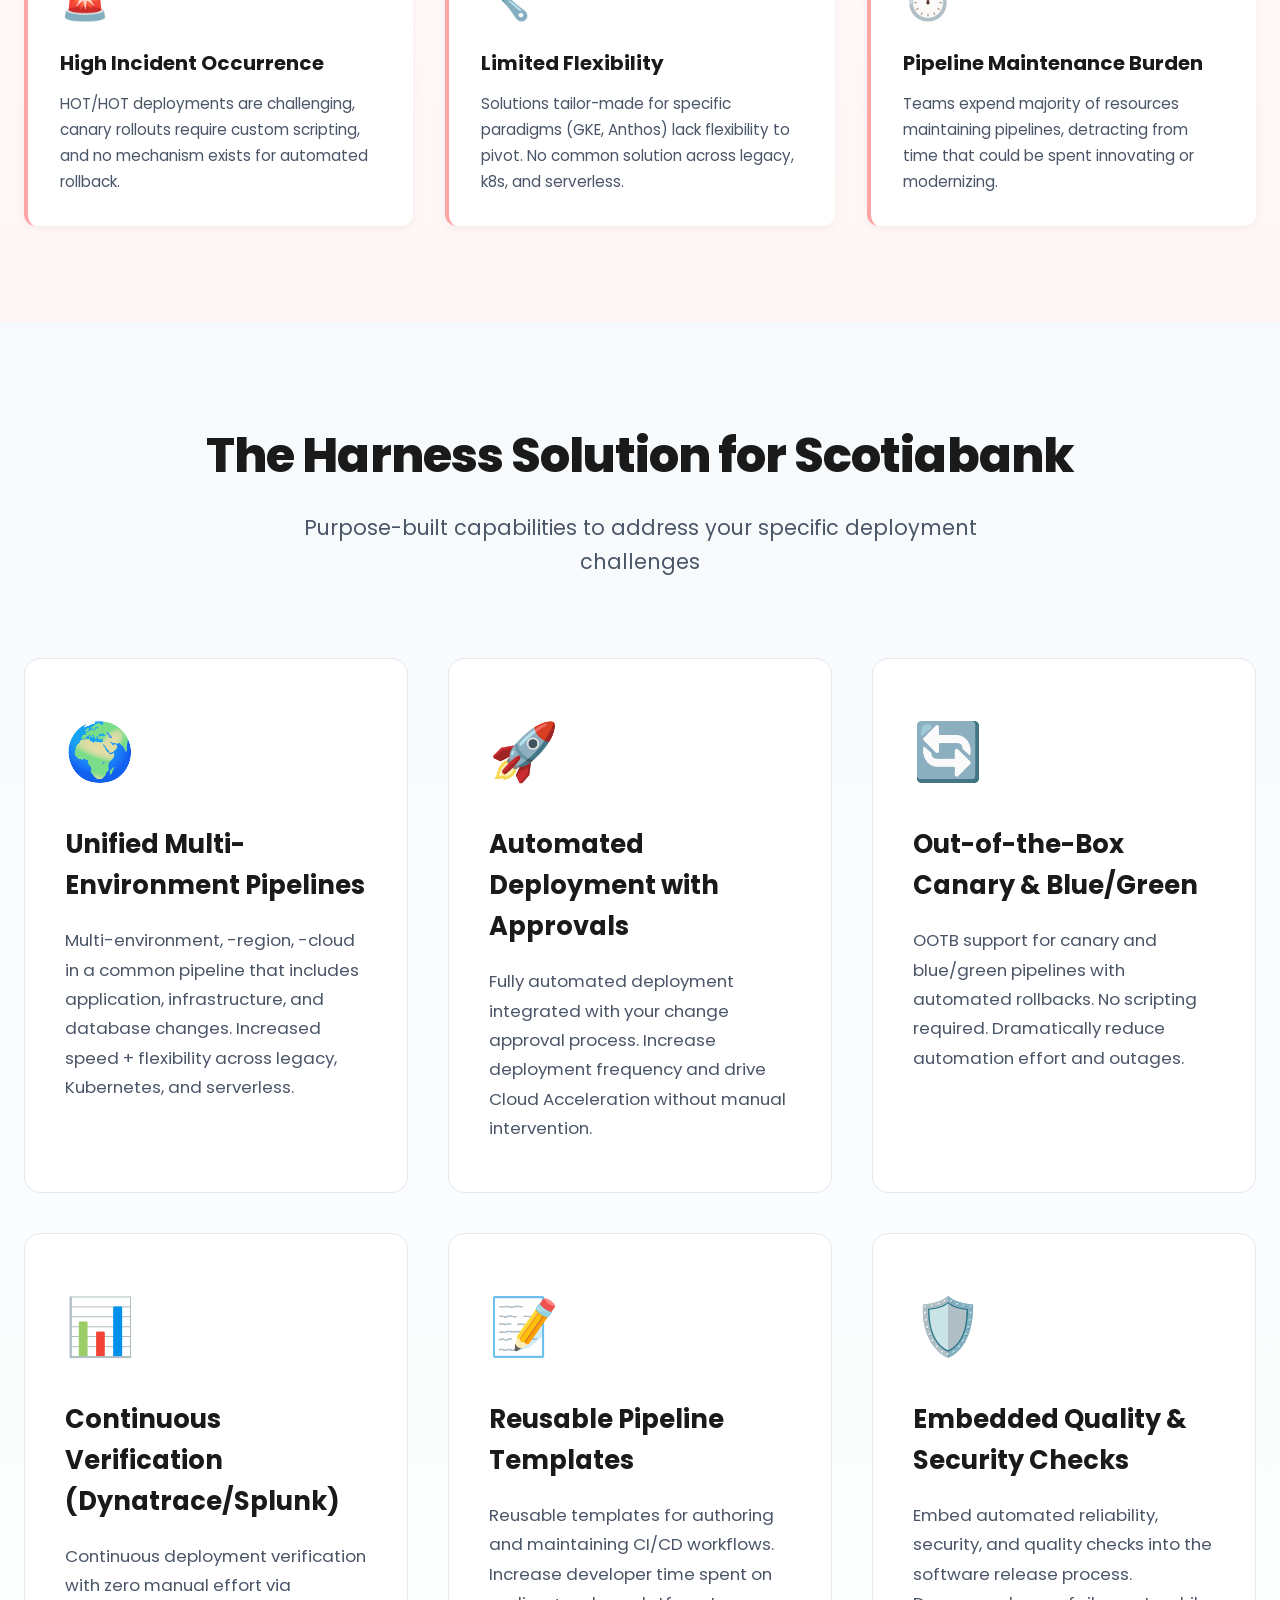
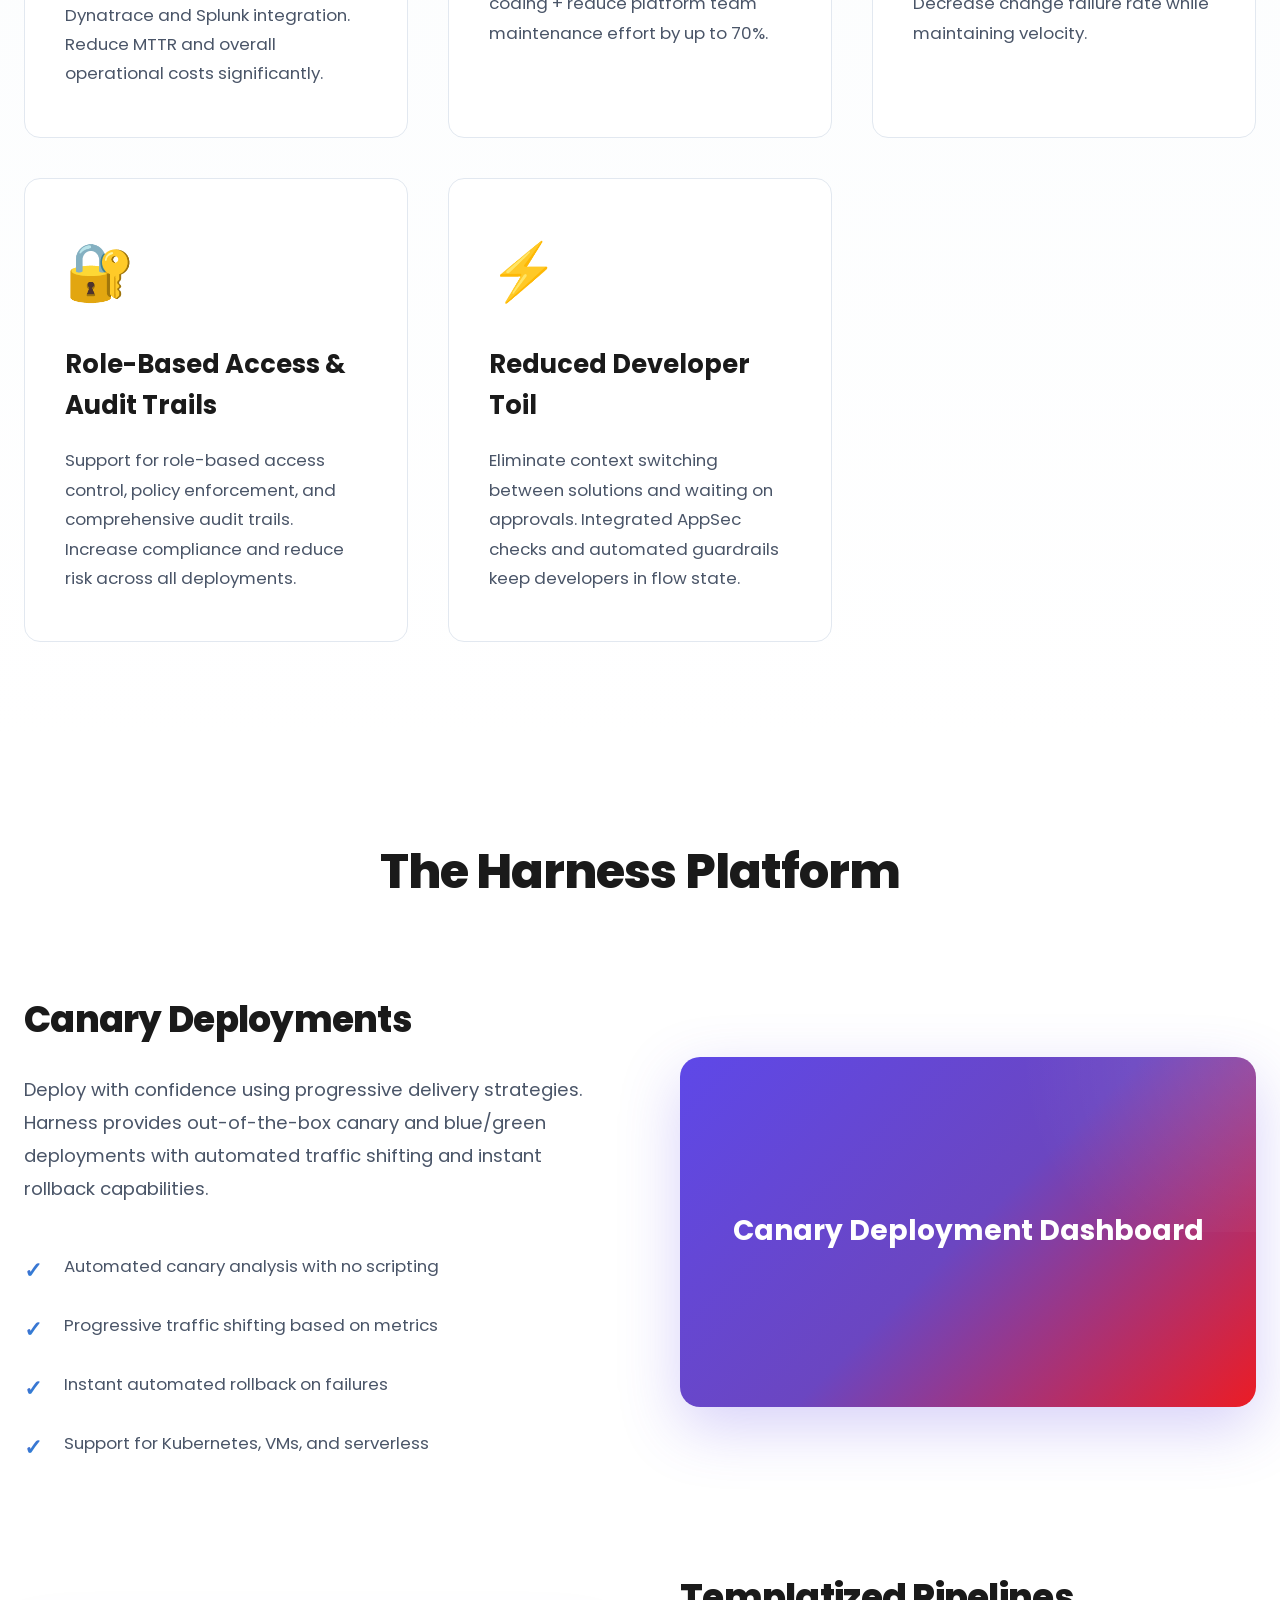
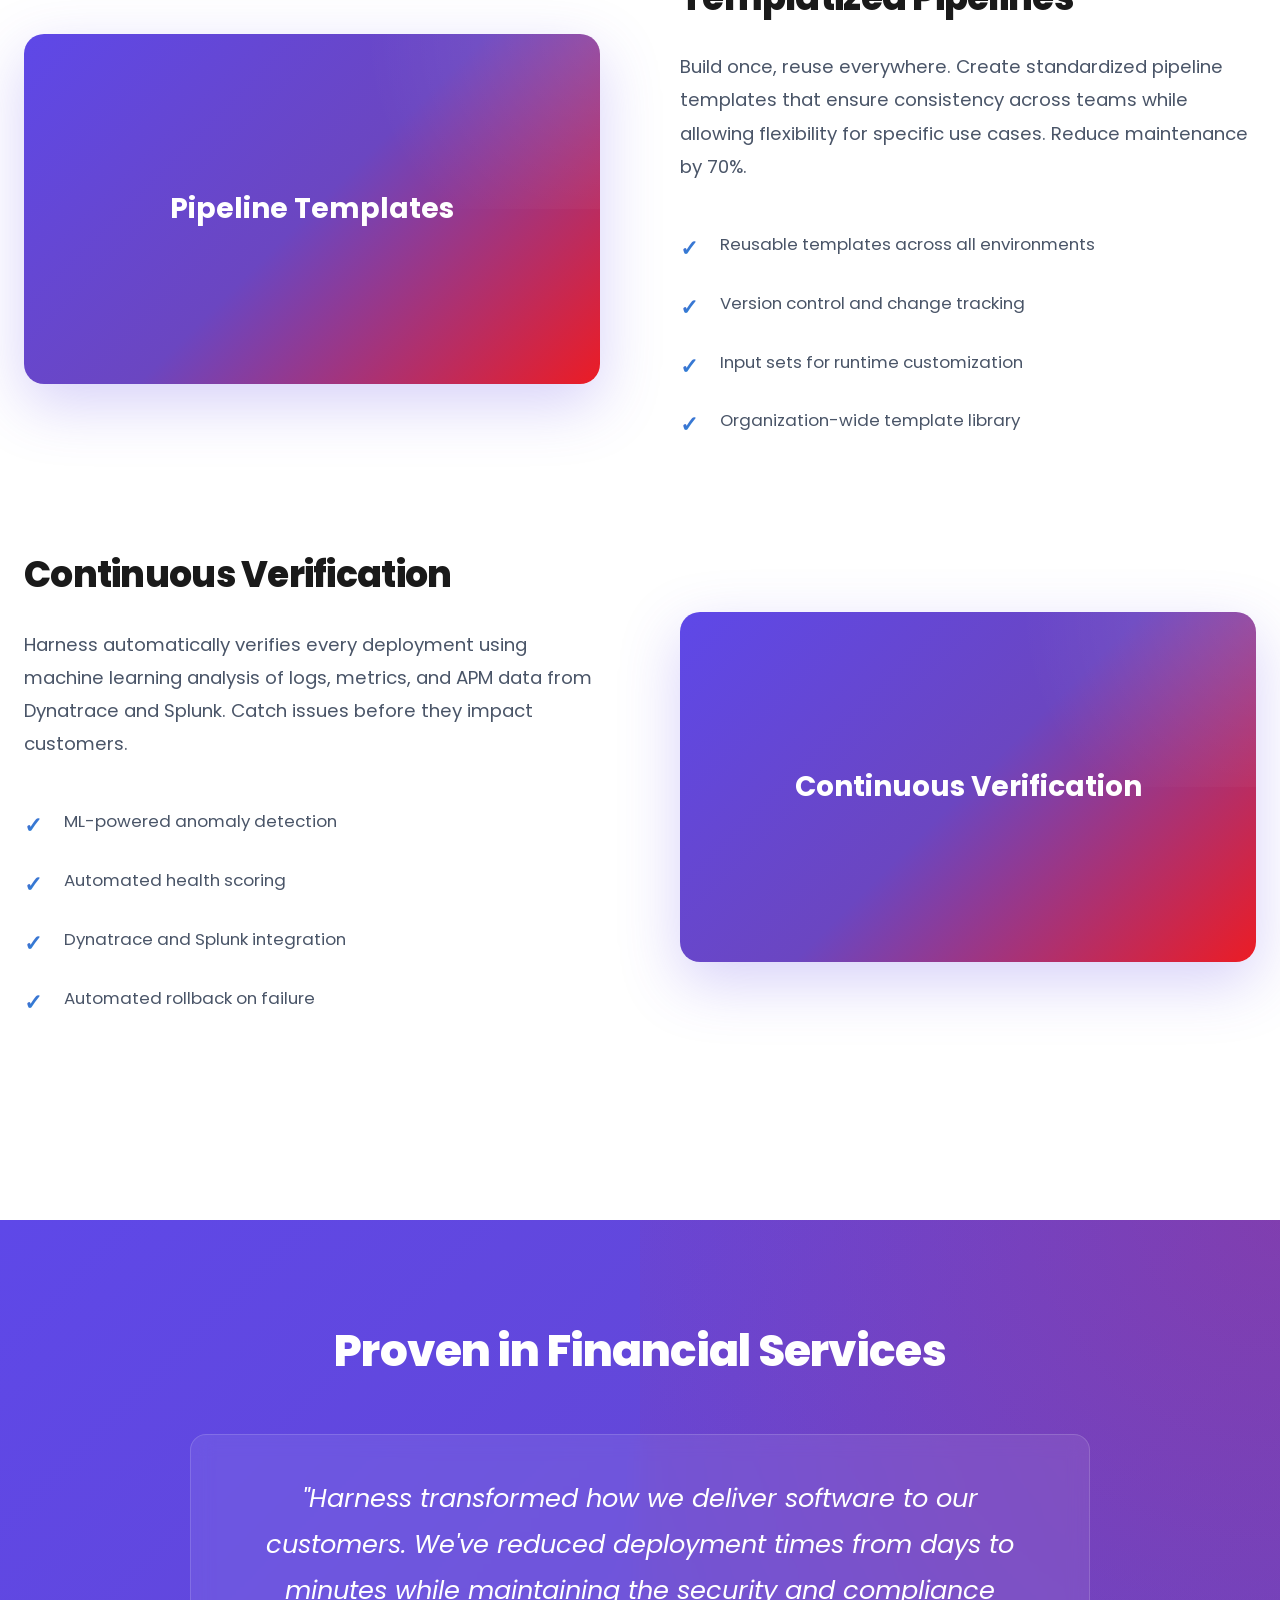
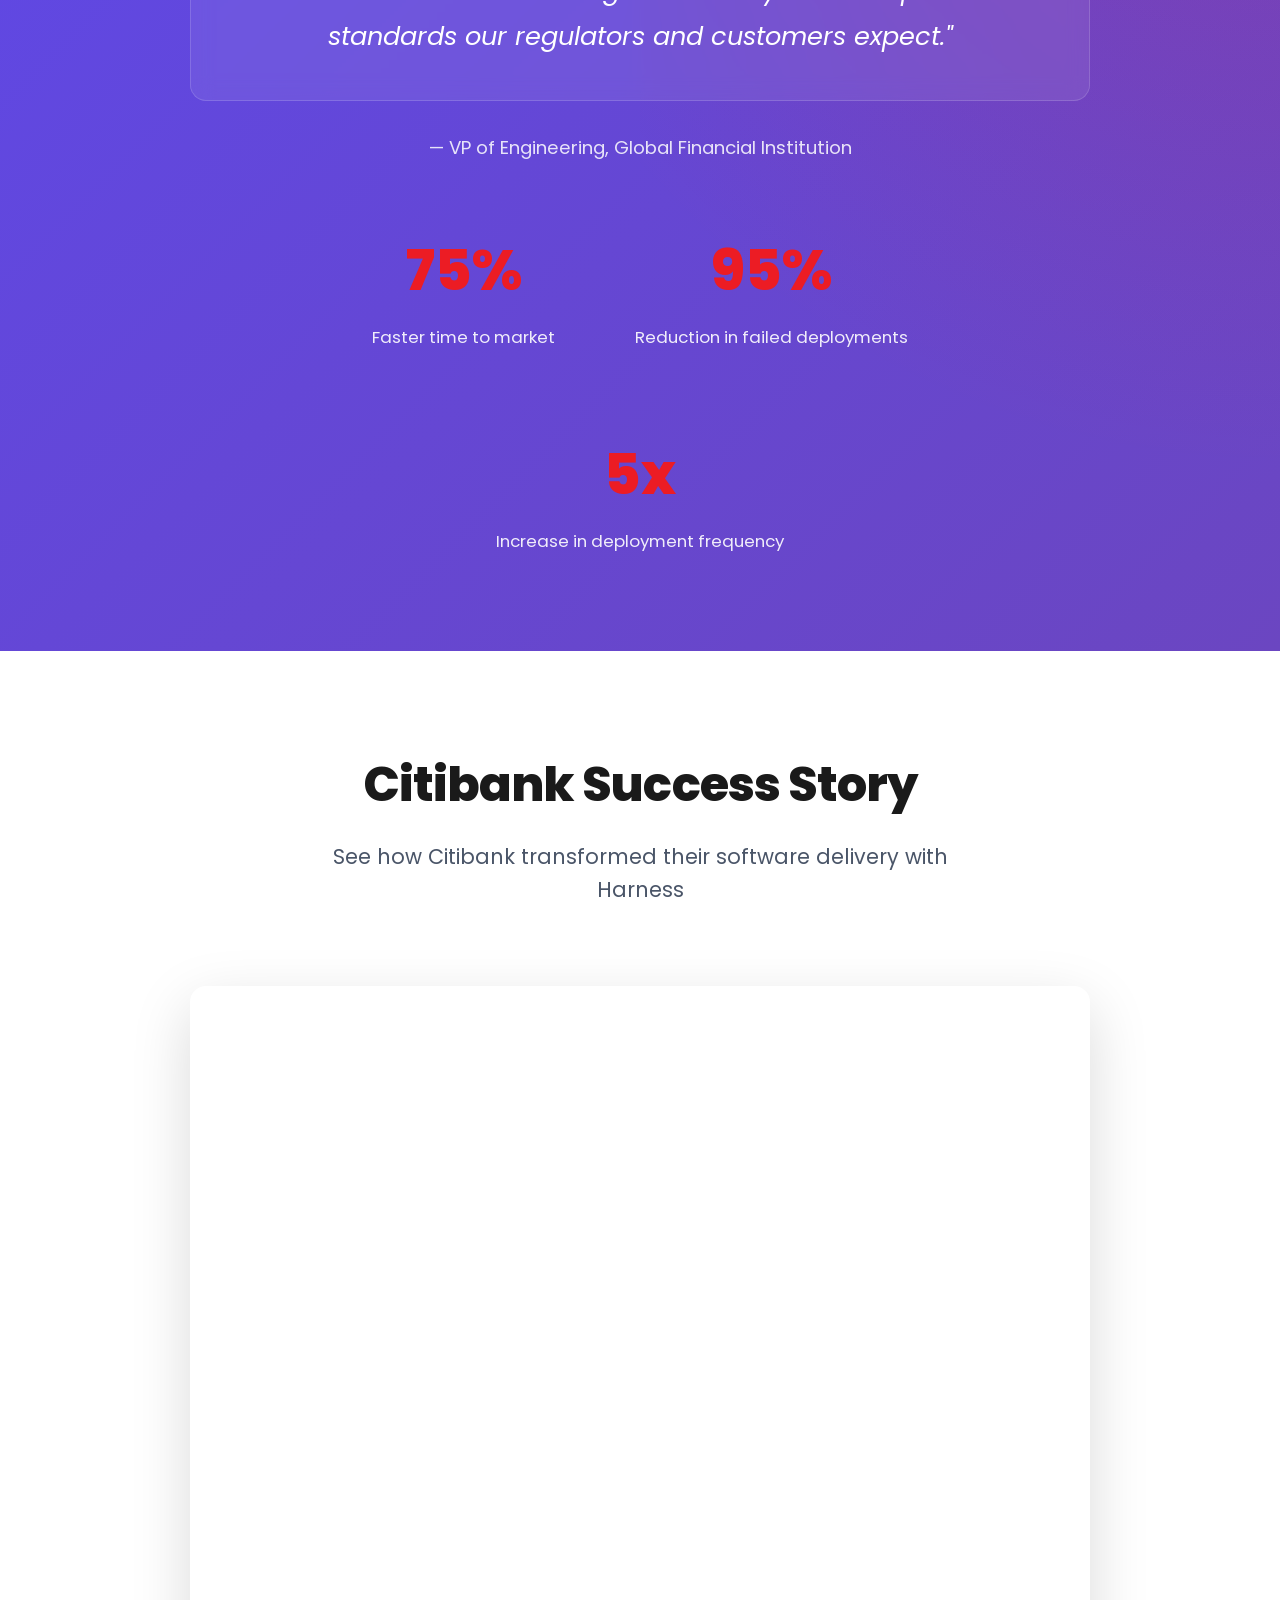
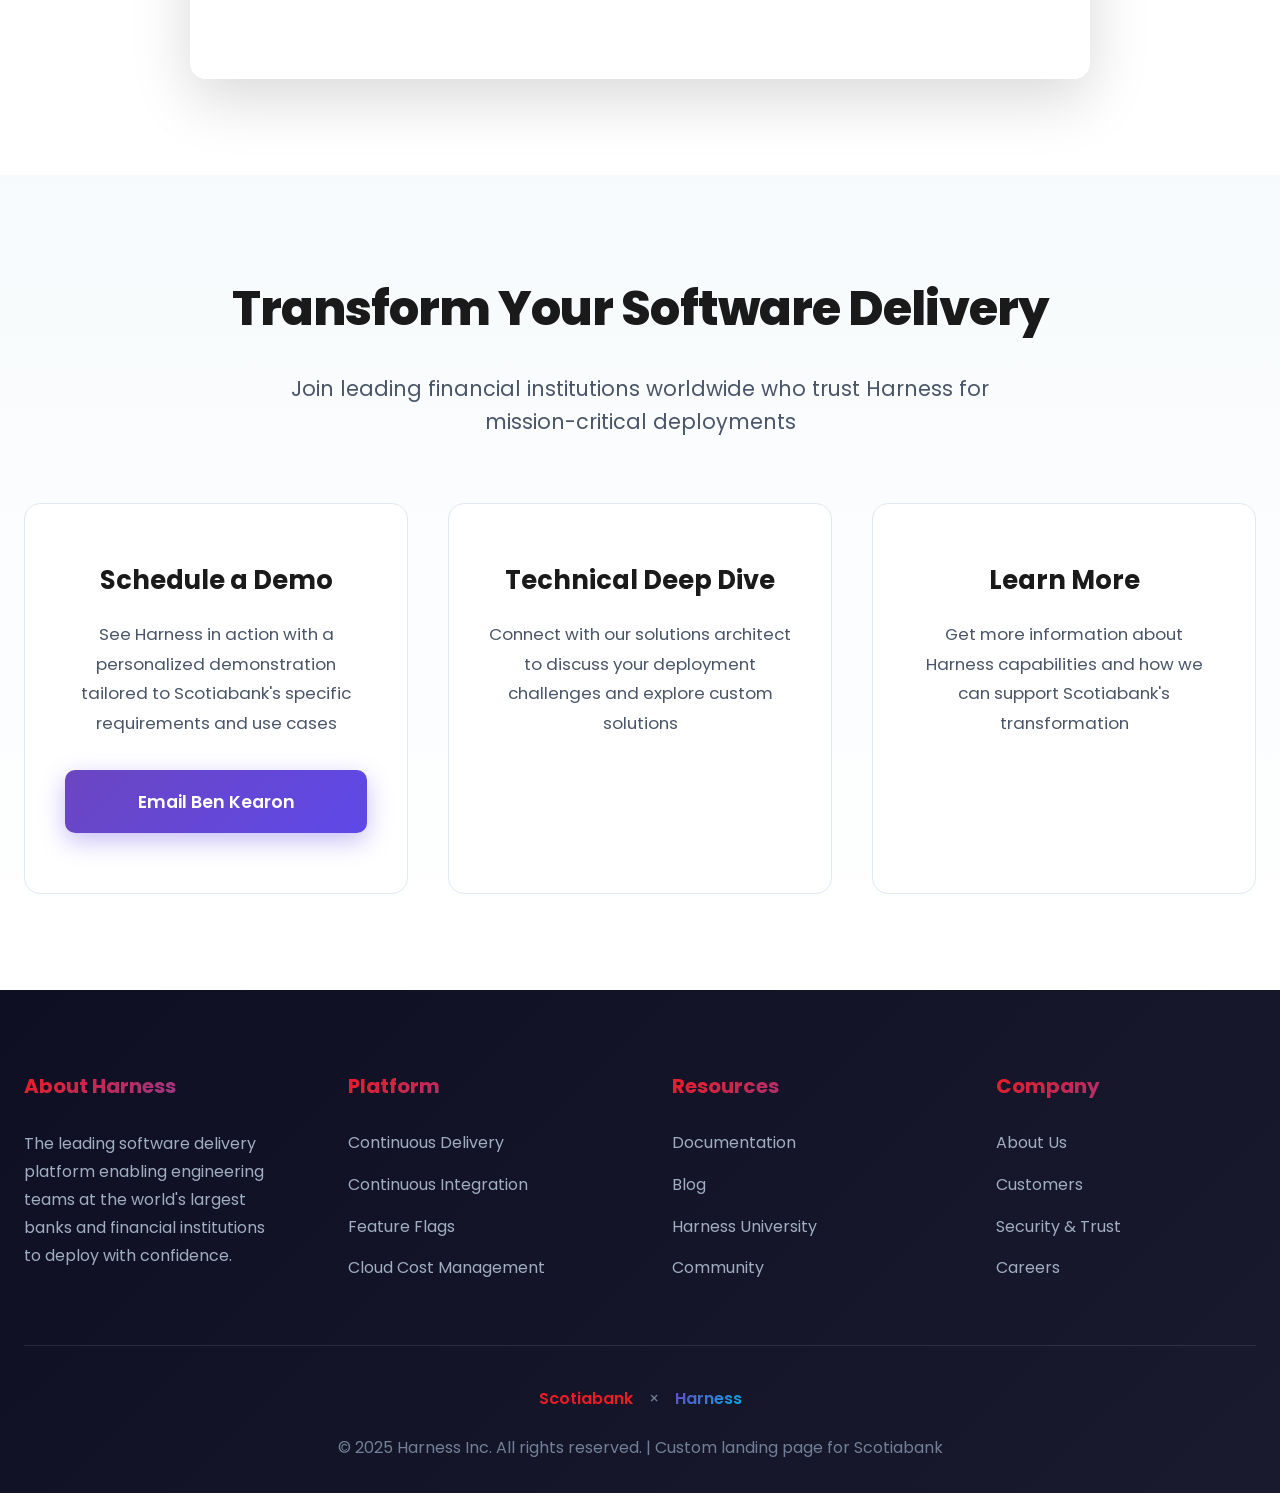
==== commit 2690ad20: "Remove broken image URLs and restore text placeholders - Replace broken Harness CDN images with orig" ====
--- a/scotiabank-landing-page.html
+++ b/scotiabank-landing-page.html
@@ -988,8 +988,8 @@
                             <li>Support for Kubernetes, VMs, and serverless</li>
                         </ul>
                     </div>
-                    <div class="feature-visual feature-screenshot">
-                        <img src="https://cdn.prod.website-files.com/6222ca42ea87e1bd1aa1d10c/6593c291ccedd2e9266a4fc4_cd-Failure%20Strategies-p-500.webp" alt="Harness Canary Deployment Dashboard" class="screenshot-img">
+                    <div class="feature-visual">
+                        <div class="visual-placeholder">Canary Deployment Dashboard</div>
                     </div>
                 </div>
 
@@ -1004,8 +1004,8 @@
                             <li>Organization-wide template library</li>
                         </ul>
                     </div>
-                    <div class="feature-visual feature-screenshot">
-                        <img src="https://cdn.prod.website-files.com/6222ca42ea87e1bd1aa1d10c/659690a8c65c150504154a63_Streamline%20Configuration%20with%20Reuse-p-500.webp" alt="Harness Pipeline Templates" class="screenshot-img">
+                    <div class="feature-visual">
+                        <div class="visual-placeholder">Pipeline Templates</div>
                     </div>
                 </div>
 
@@ -1020,8 +1020,8 @@
                             <li>Automated rollback on failure</li>
                         </ul>
                     </div>
-                    <div class="feature-visual feature-screenshot">
-                        <img src="https://cdn.prod.website-files.com/6222ca42ea87e1bd1aa1d10c/6557d32f05bb4801bfe9968a_cd_ai_action%20.webp" alt="Harness Continuous Verification" class="screenshot-img">
+                    <div class="feature-visual">
+                        <div class="visual-placeholder">Continuous Verification</div>
                     </div>
                 </div>
             </div>
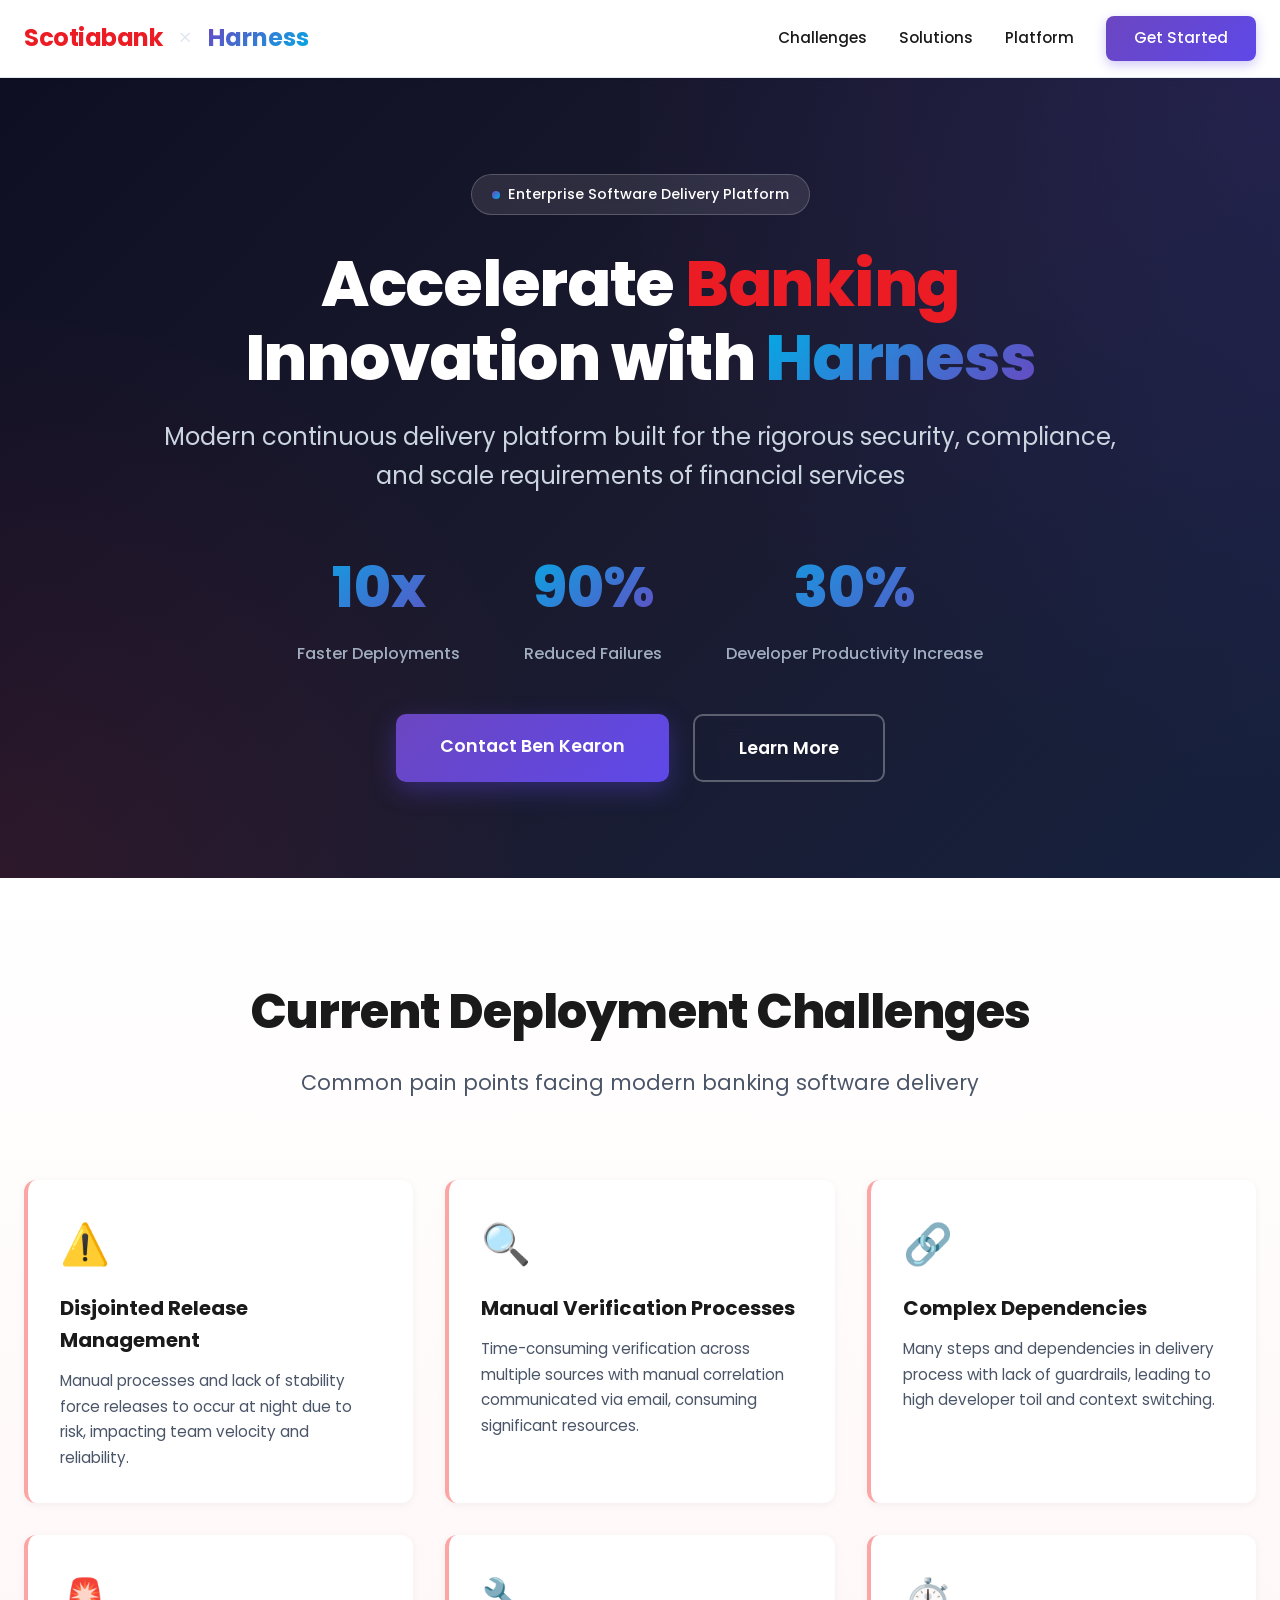
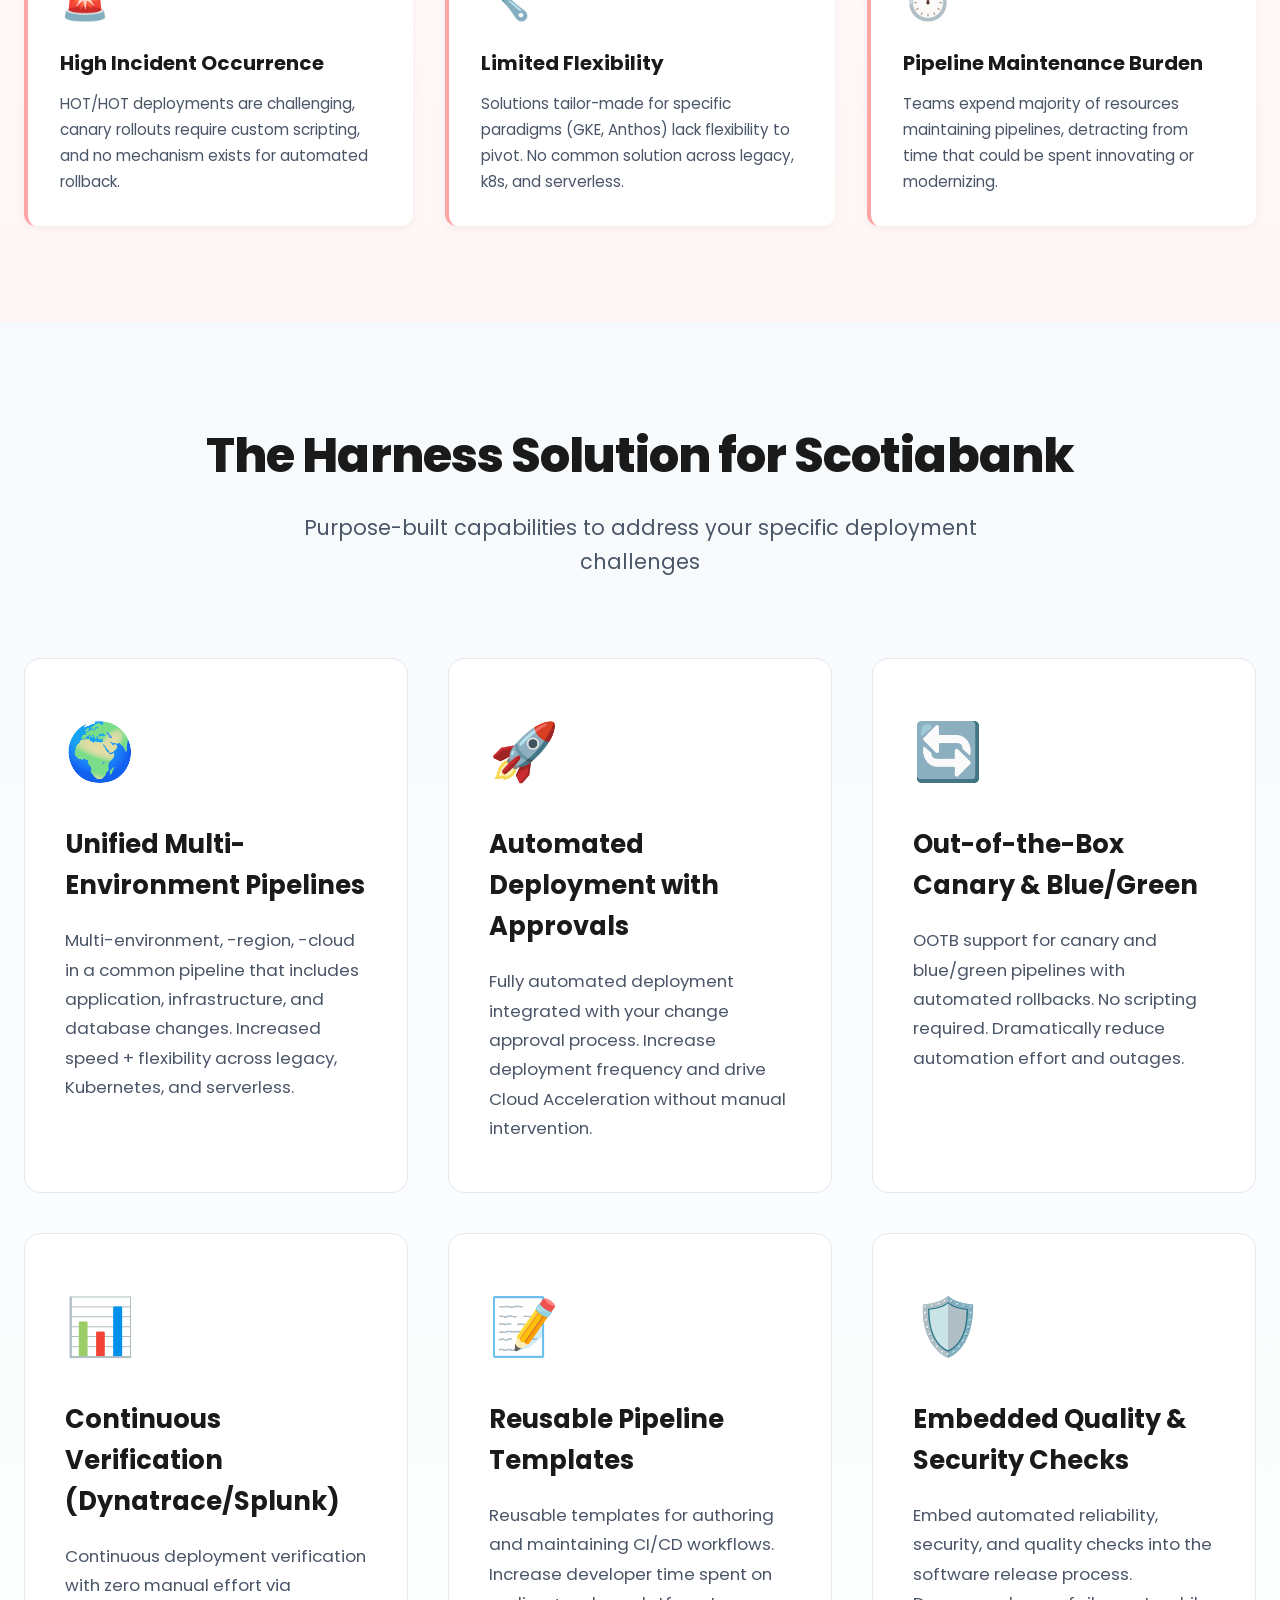
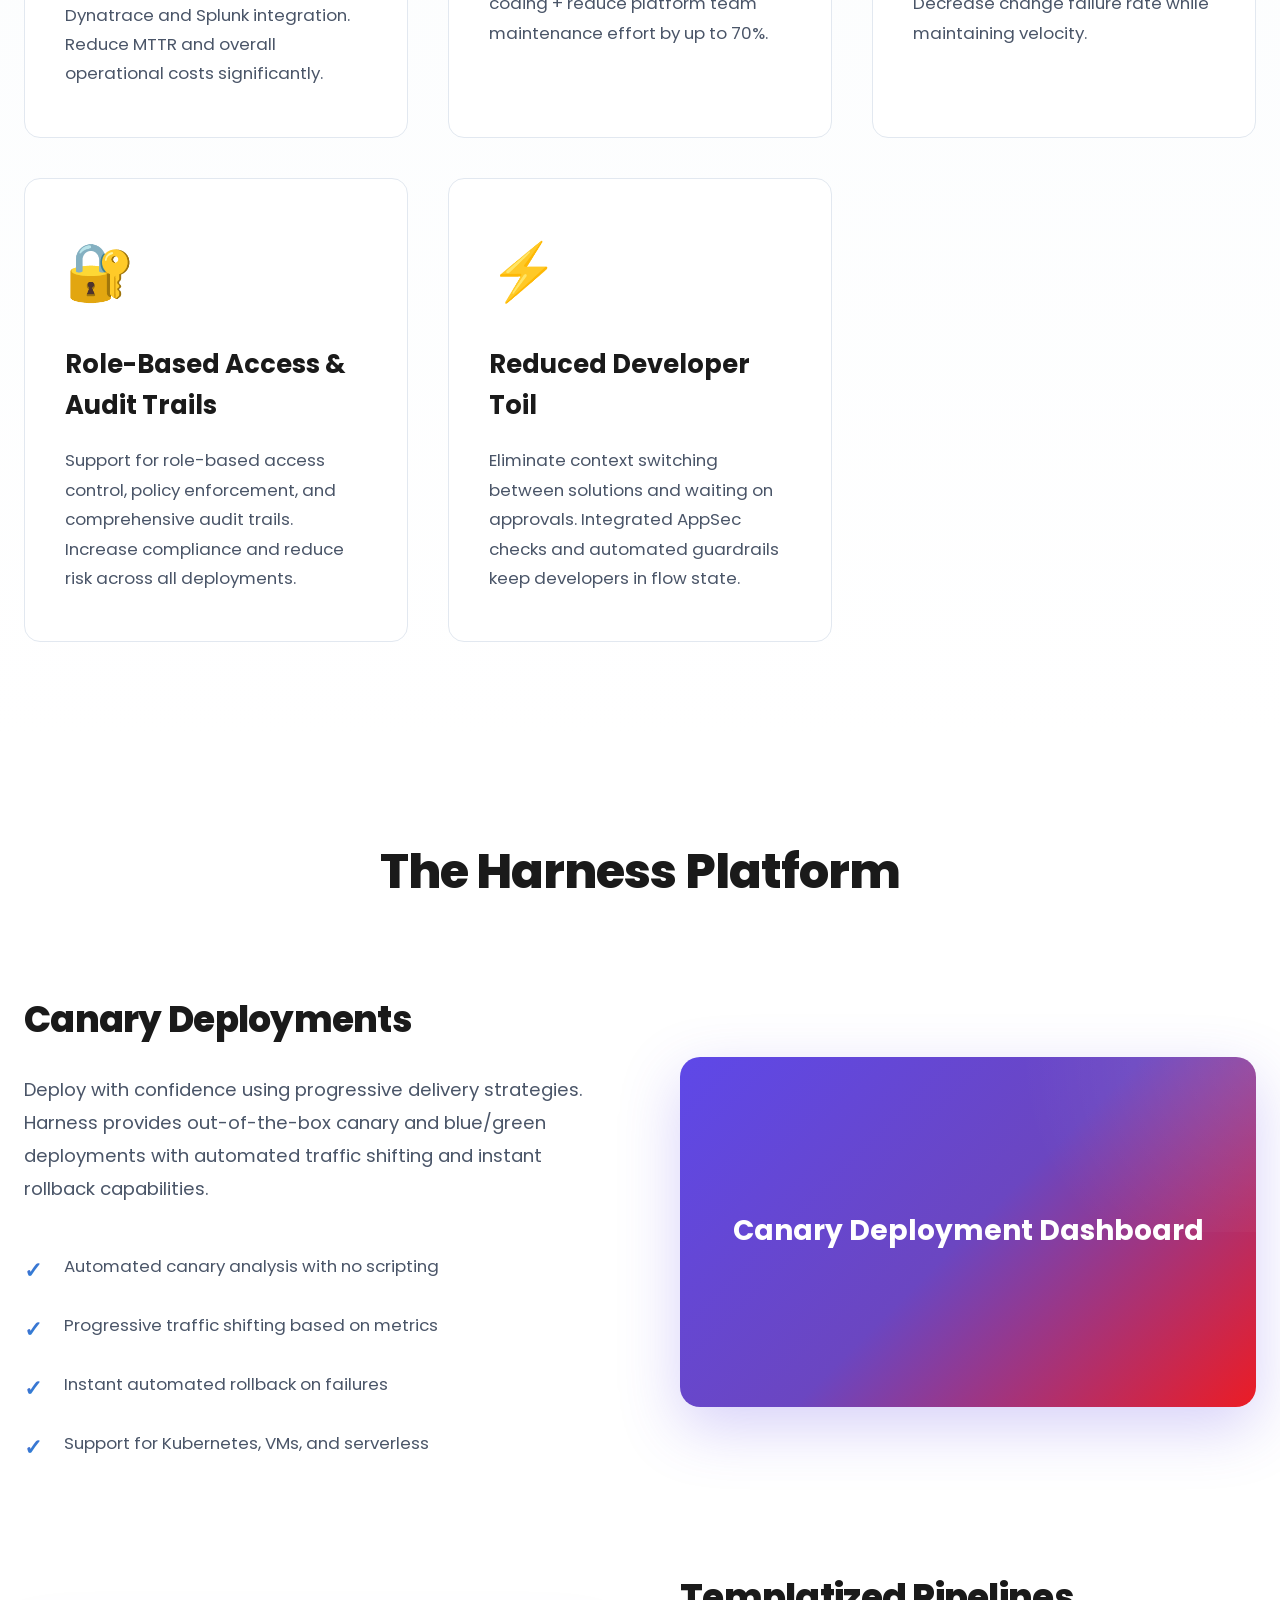
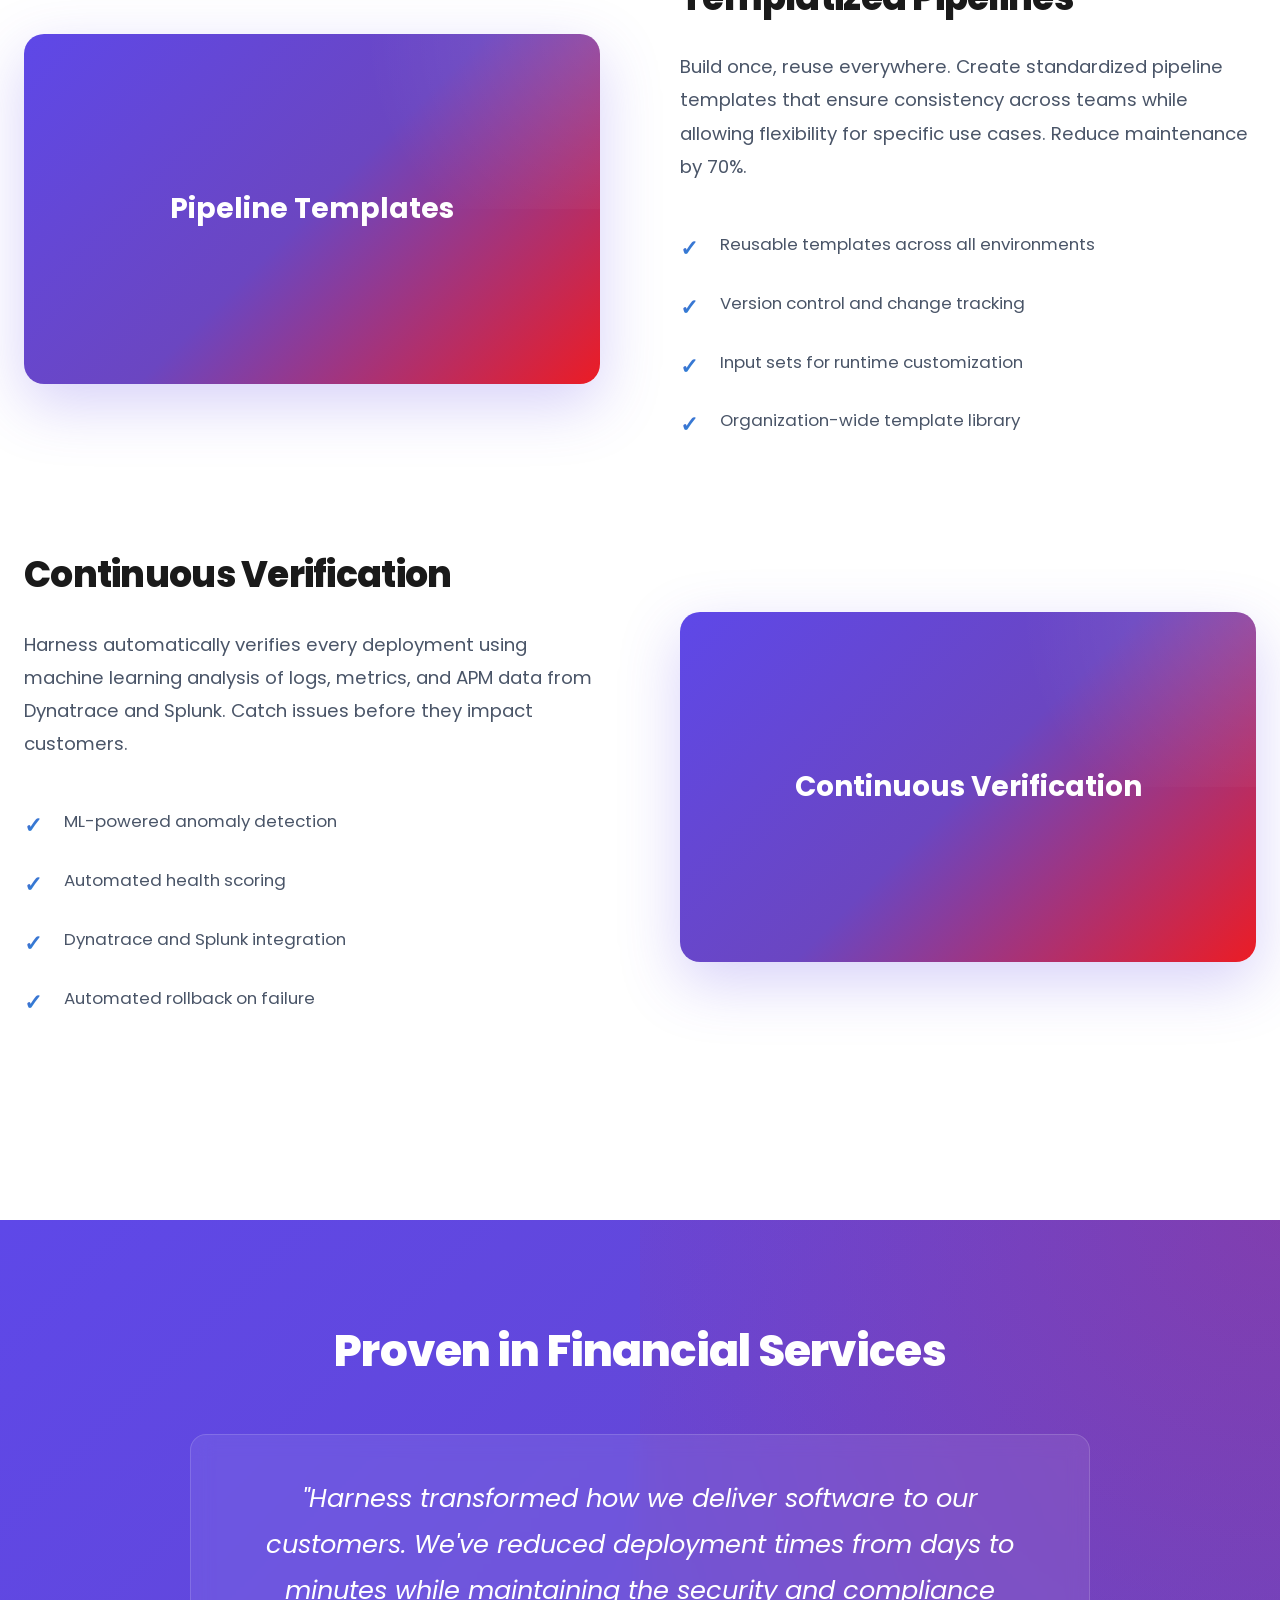
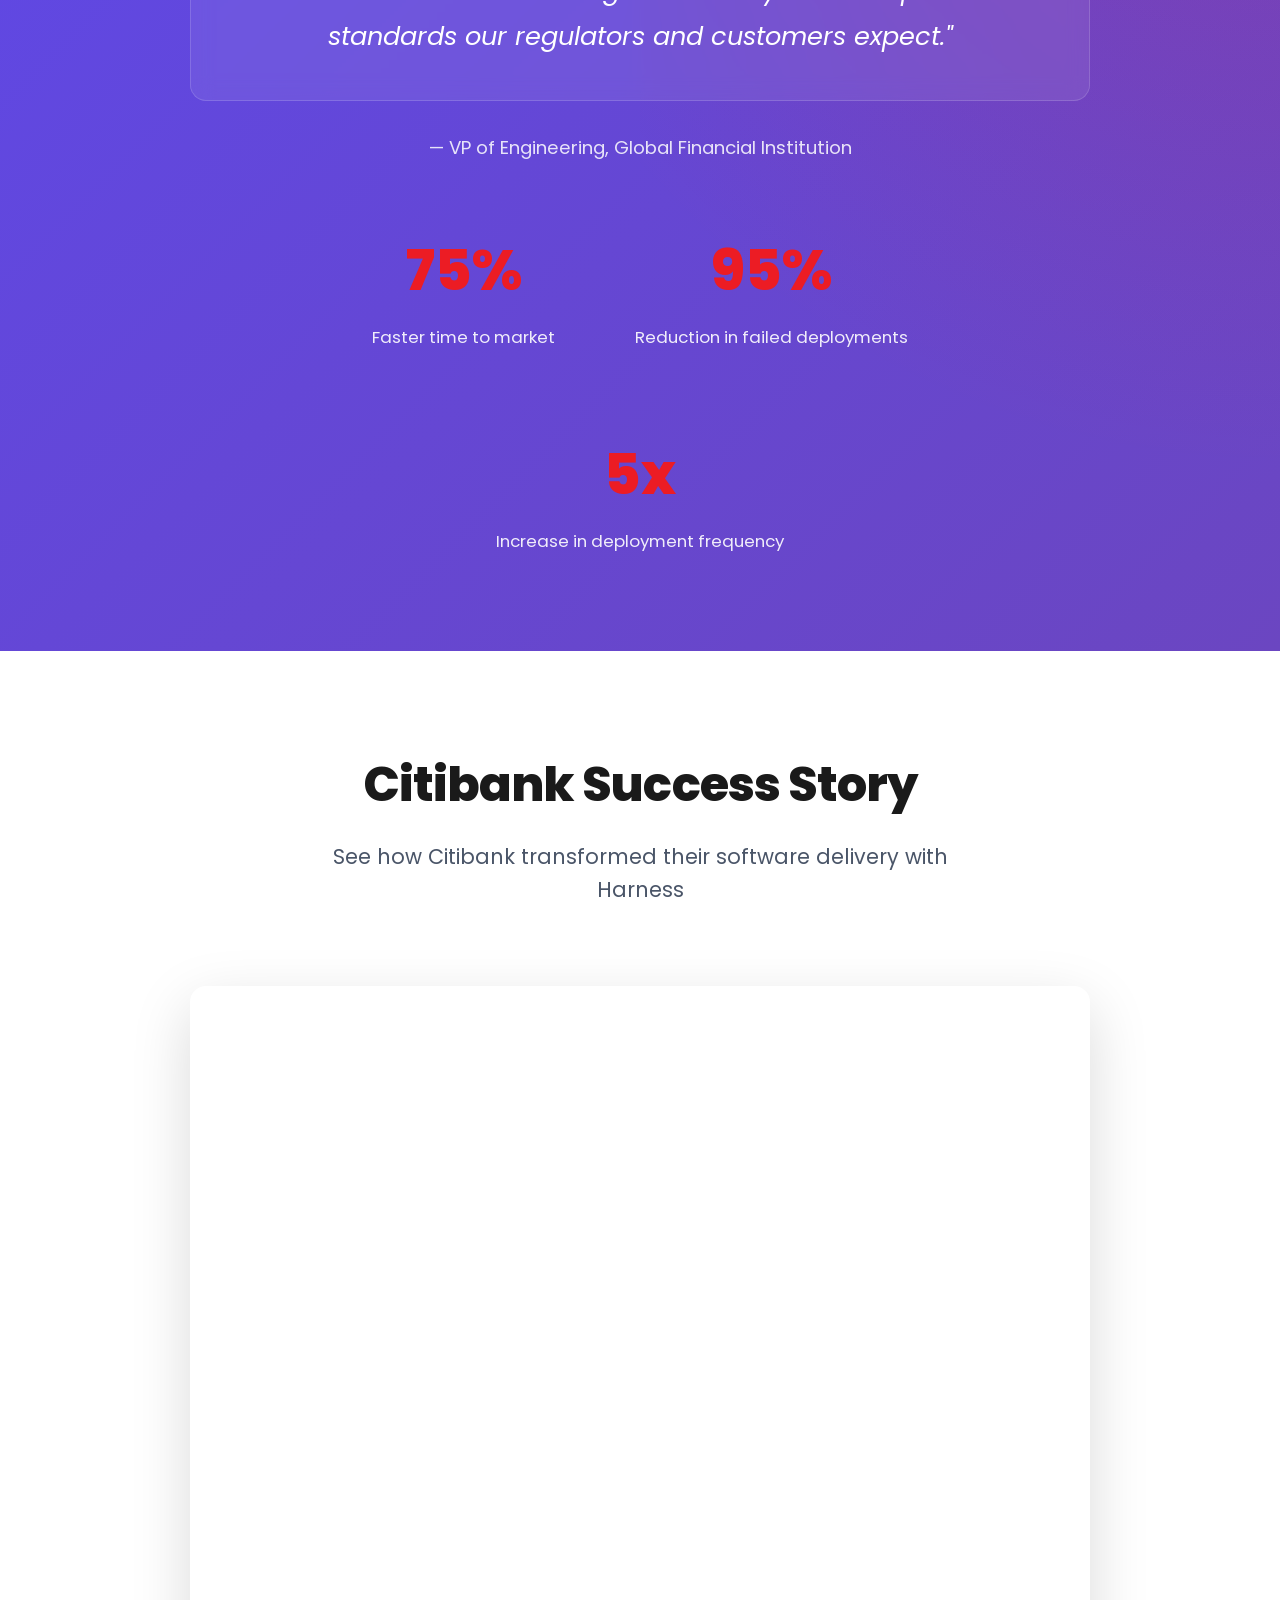
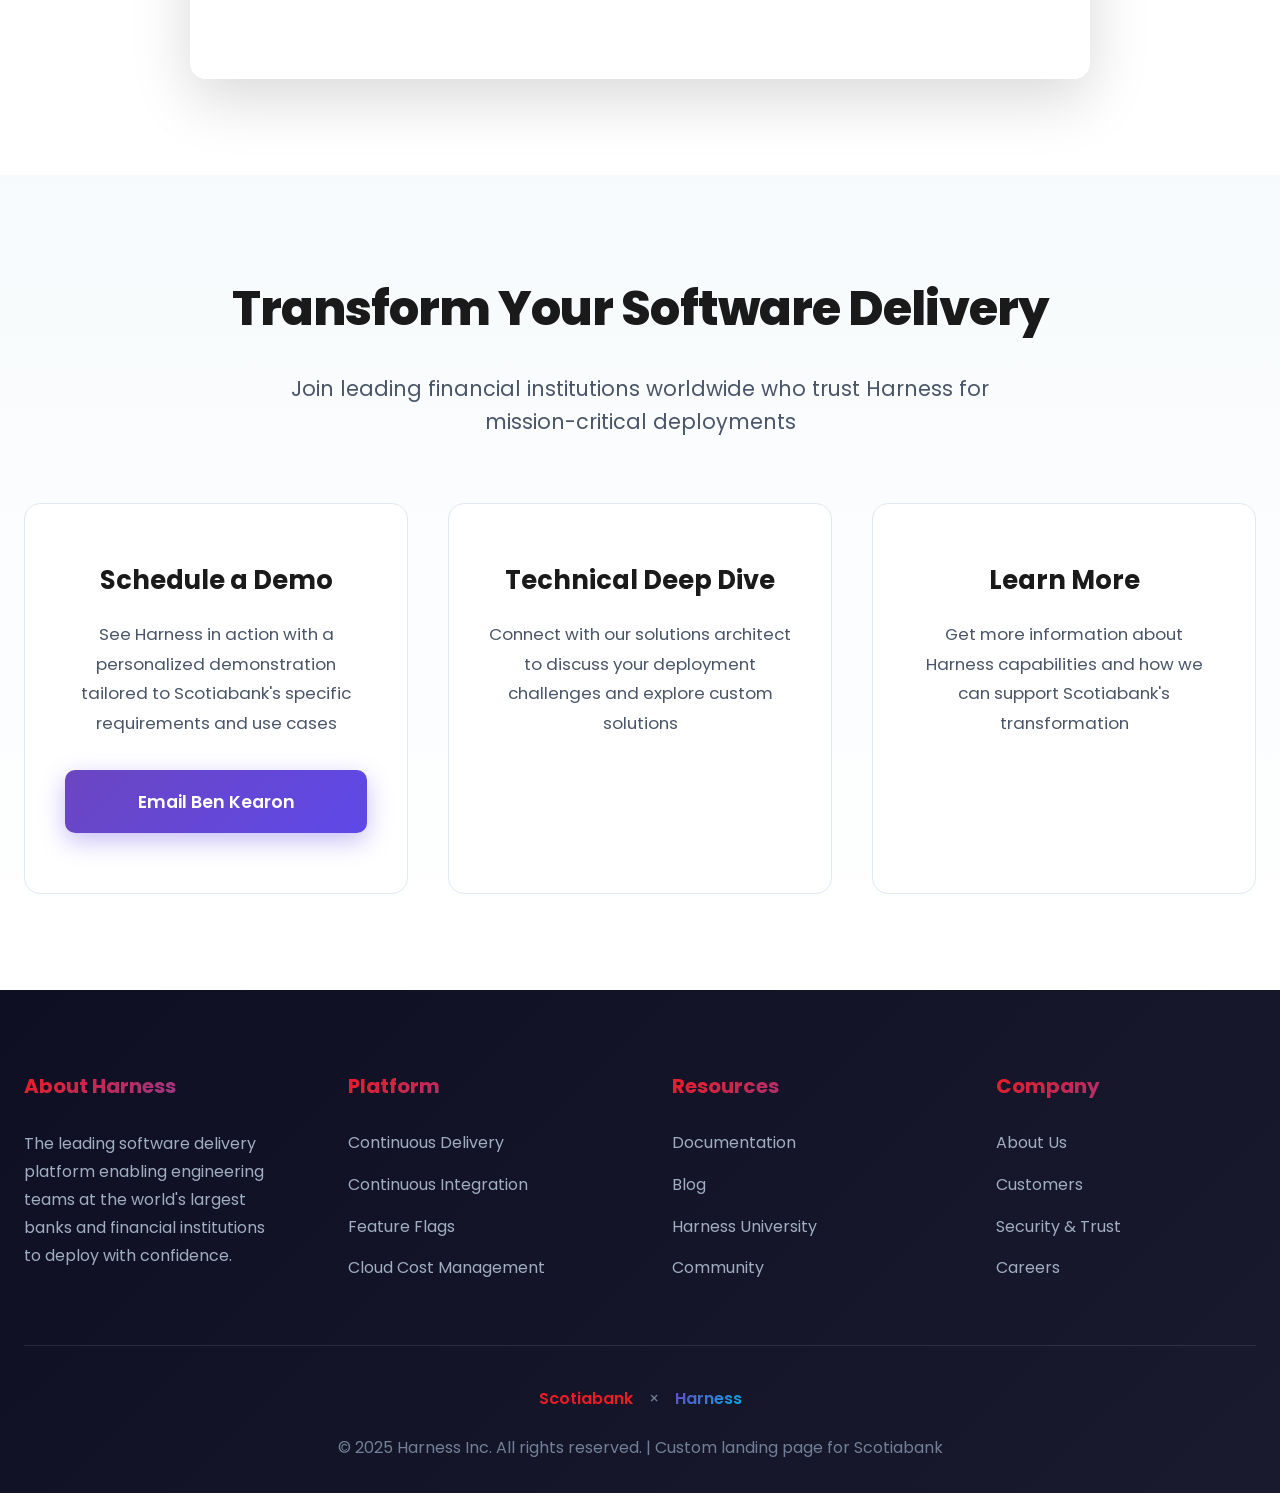
==== commit 118c8b75: "Update hero stat: Change Cost Savings to Developer Productivity - Changed third hero stat from "50% " ====
--- a/scotiabank-landing-page.html
+++ b/scotiabank-landing-page.html
@@ -858,8 +858,8 @@
                         <div class="stat-label">Reduced Failures</div>
                     </div>
                     <div class="stat">
-                        <div class="stat-number">50%</div>
-                        <div class="stat-label">Cost Savings</div>
+                        <div class="stat-number">30%</div>
+                        <div class="stat-label">Developer Productivity Increase</div>
                     </div>
                 </div>
                 <div class="hero-cta">
